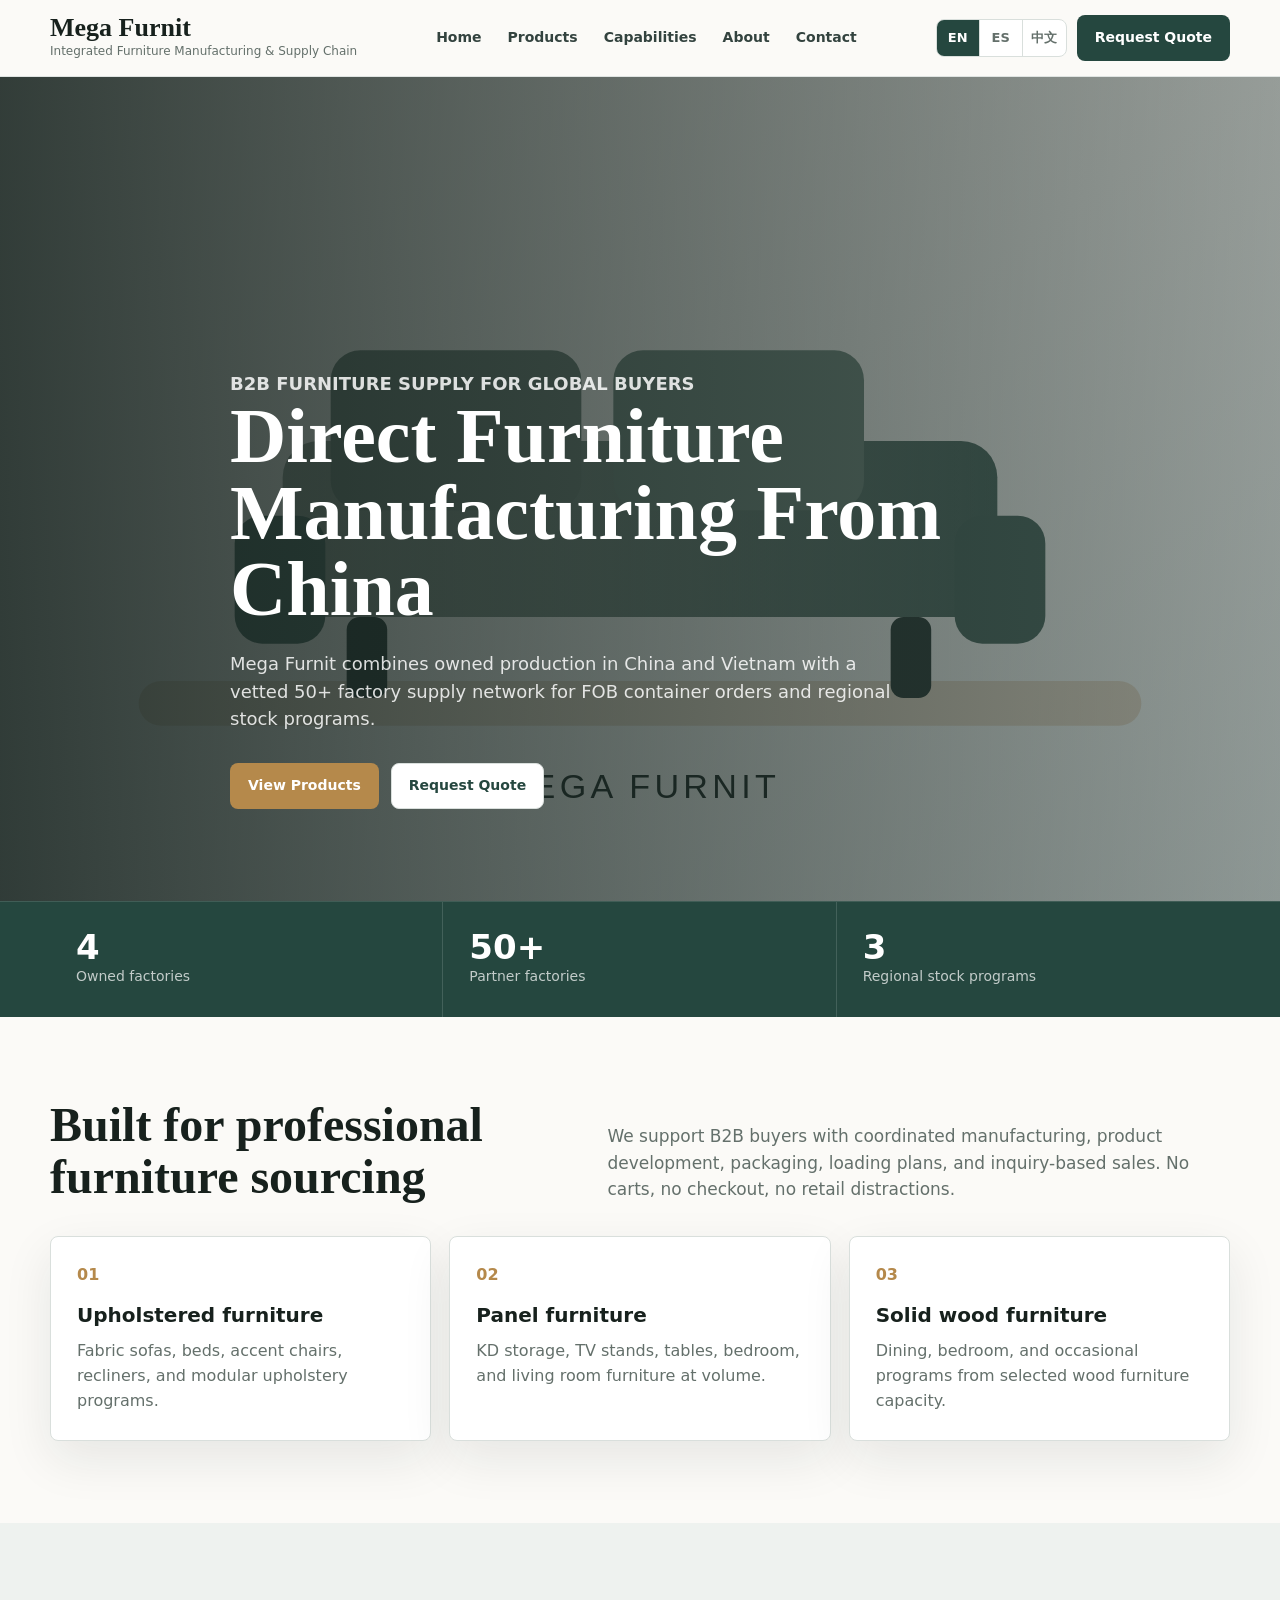
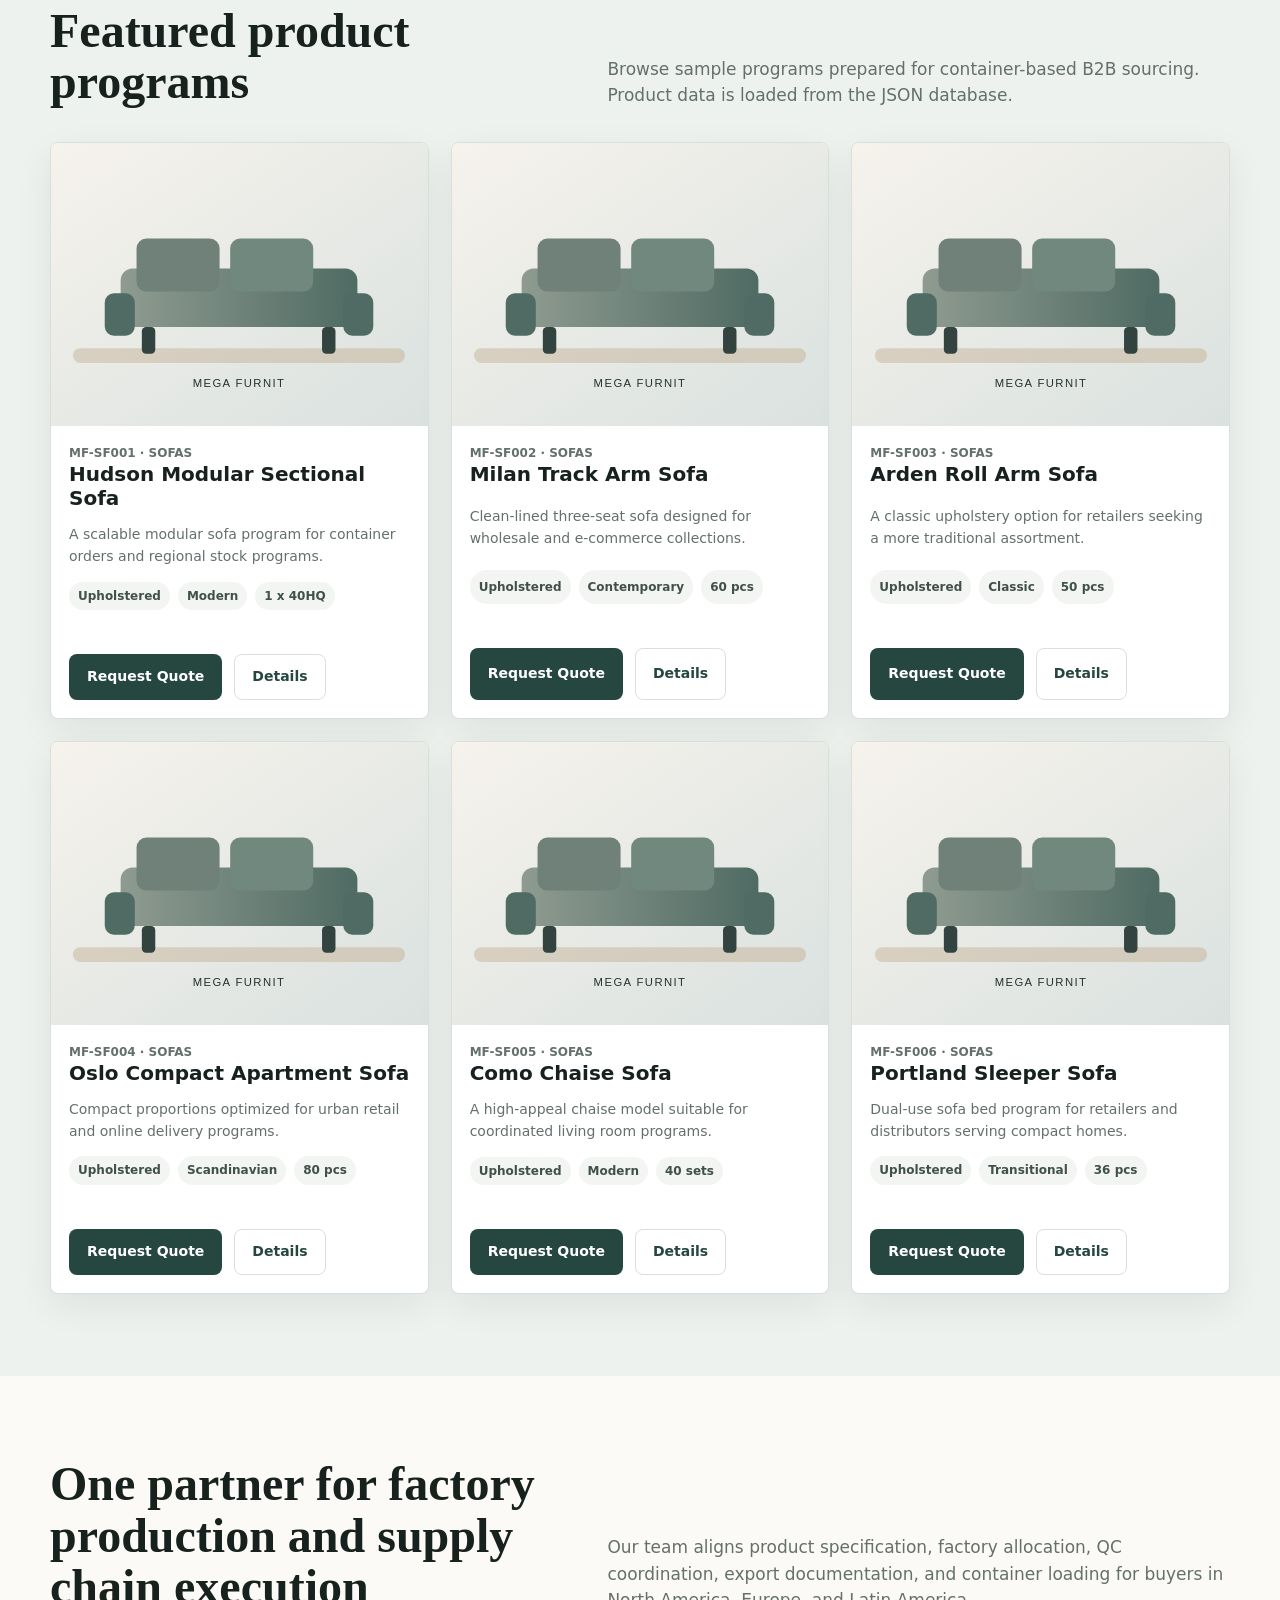
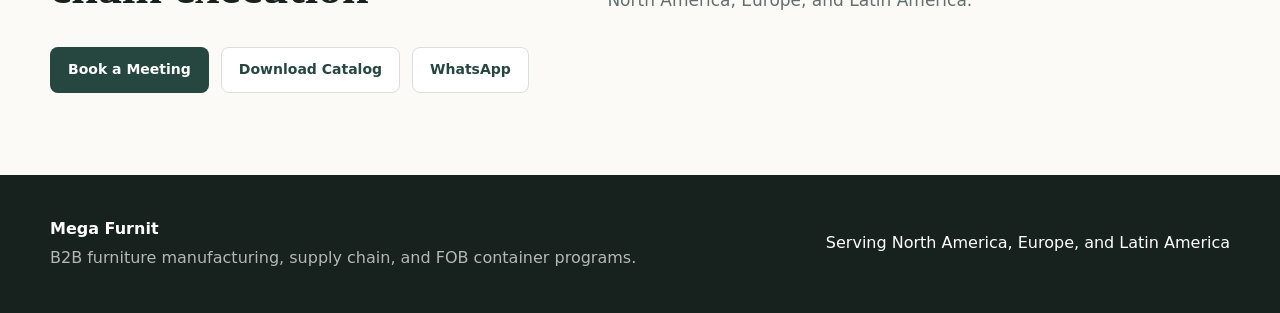
==== index.html @ 9bfd4ec4 "Add files via upload" ====
<!doctype html>
<html lang="en">
<head>
  <meta charset="utf-8">
  <meta name="viewport" content="width=device-width, initial-scale=1">
  <title>Mega Furnit | B2B Furniture Manufacturing & Supply Chain</title>
  <meta name="description" content="Mega Furnit is a B2B furniture manufacturing and supply chain partner with owned factories in China and Vietnam plus a 50+ factory supply network.">
  <link rel="stylesheet" href="assets/css/styles.css">
</head>
<body>
  <header class="site-header">
    <nav class="nav container" aria-label="Primary navigation">
      <a class="brand" href="index.html"><strong>Mega Furnit</strong><span data-i18n="brandTagline">Integrated Furniture Manufacturing & Supply Chain</span></a>
      <button class="btn btn-secondary mobile-toggle" data-mobile-toggle type="button" data-i18n="menu">Menu</button>
      <div class="nav-links">
        <a href="index.html" data-i18n="navHome">Home</a>
        <a href="products.html" data-i18n="navProducts">Products</a>
        <a href="capabilities.html" data-i18n="navCapabilities">Capabilities</a>
        <a href="about.html" data-i18n="navAbout">About</a>
        <a href="contact.html" data-i18n="navContact">Contact</a>
      </div>
      <div class="nav-actions">
        <div class="language-switcher" aria-label="Language switcher">
          <button type="button" data-lang="en">EN</button>
          <button type="button" data-lang="es">ES</button>
          <button type="button" data-lang="zh">中文</button>
        </div>
        <a class="btn btn-primary" href="contact.html" data-i18n="requestQuote">Request Quote</a>
      </div>
    </nav>
  </header>

  <main>
    <section class="hero">
      <div class="container hero-content">
        <p class="eyebrow" data-i18n="heroEyebrow">B2B furniture supply for global buyers</p>
        <h1 data-cms="heroTitle"></h1>
        <p data-cms="heroText"></p>
        <div class="hero-actions">
          <a class="btn btn-accent" href="products.html" data-cms="viewProducts"></a>
          <a class="btn btn-secondary" href="contact.html" data-i18n="requestQuote">Request Quote</a>
        </div>
      </div>
    </section>

    <section class="metric-band">
      <div class="container metrics">
        <div class="metric"><strong>4</strong><span data-i18n="ownedFactories">Owned factories</span></div>
        <div class="metric"><strong>50+</strong><span data-i18n="partnerFactories">Partner factories</span></div>
        <div class="metric"><strong>3</strong><span data-i18n="regionalPrograms">Regional stock programs</span></div>
      </div>
    </section>

    <section class="section">
      <div class="container">
        <div class="section-head">
          <h2 data-i18n="trustTitle">Built for professional furniture sourcing</h2>
          <p class="lead" data-i18n="trustText">We support B2B buyers with coordinated manufacturing, product development, packaging, loading plans, and inquiry-based sales. No carts, no checkout, no retail distractions.</p>
        </div>
        <div class="capability-grid">
          <article class="capability-item"><span class="number">01</span><h3 data-i18n="capabilityOne">Upholstered furniture</h3><p data-i18n="capabilityOneText">Fabric sofas, beds, accent chairs, recliners, and modular upholstery programs.</p></article>
          <article class="capability-item"><span class="number">02</span><h3 data-i18n="capabilityTwo">Panel furniture</h3><p data-i18n="capabilityTwoText">KD storage, TV stands, tables, bedroom, and living room furniture at volume.</p></article>
          <article class="capability-item"><span class="number">03</span><h3 data-i18n="capabilityThree">Solid wood furniture</h3><p data-i18n="capabilityThreeText">Dining, bedroom, and occasional programs from selected wood furniture capacity.</p></article>
        </div>
      </div>
    </section>

    <section class="section section-alt">
      <div class="container">
        <div class="section-head">
          <h2 data-i18n="featuredProducts">Featured product programs</h2>
          <p class="lead" data-i18n="productsIntro">Browse sample programs prepared for container-based B2B sourcing. Product data is loaded from the JSON database.</p>
        </div>
        <div class="product-grid" data-featured-products></div>
      </div>
    </section>

    <section class="section">
      <div class="container">
        <div class="section-head">
          <h2 data-i18n="supplyTitle">One partner for factory production and supply chain execution</h2>
          <p class="lead" data-cms="supplyText"></p>
        </div>
        <div class="cta-row">
          <a class="btn btn-primary" href="contact.html" data-i18n="bookMeeting">Book a Meeting</a>
          <a class="btn btn-secondary" href="catalog.html" data-i18n="downloadCatalog">Download Catalog</a>
          <a class="btn btn-secondary" target="_blank" rel="noopener" href="https://wa.me/8613800000000" data-i18n="whatsapp">WhatsApp</a>
        </div>
      </div>
    </section>
  </main>

  <footer class="site-footer">
    <div class="container footer-inner">
      <div><strong>Mega Furnit</strong><p data-i18n="footerText">B2B furniture manufacturing, supply chain, and FOB container programs.</p></div>
      <span data-i18n="regionText">Serving North America, Europe, and Latin America</span>
    </div>
  </footer>
  <script src="https://identity.netlify.com/v1/netlify-identity-widget.js"></script>
  <script>
    if (window.netlifyIdentity) {
      window.netlifyIdentity.on("init", (user) => {
        if (!user) {
          window.netlifyIdentity.on("login", () => {
            document.location.href = "/admin/";
          });
        }
      });
    }
  </script>
  <script src="assets/js/app.js"></script>
</body>
</html>
---- assets/css/styles.css ----
:root {
  --ink: #17211d;
  --muted: #64706b;
  --line: #d9dfdc;
  --paper: #fbfaf7;
  --panel: #ffffff;
  --field: #f3f5f2;
  --forest: #25473f;
  --sage: #6f8178;
  --brass: #b5894b;
  --clay: #b96f52;
  --shadow: 0 18px 50px rgba(23, 33, 29, 0.09);
  --radius: 8px;
}

* {
  box-sizing: border-box;
}

body {
  margin: 0;
  color: var(--ink);
  background: var(--paper);
  font-family: Inter, ui-sans-serif, system-ui, -apple-system, BlinkMacSystemFont, "Segoe UI", Arial, sans-serif;
  line-height: 1.55;
}

img {
  display: block;
  max-width: 100%;
}

a {
  color: inherit;
  text-decoration: none;
}

button,
input,
select,
textarea {
  font: inherit;
}

.container {
  width: min(1180px, calc(100% - 40px));
  margin: 0 auto;
}

.site-header {
  position: sticky;
  top: 0;
  z-index: 20;
  background: rgba(251, 250, 247, 0.95);
  border-bottom: 1px solid rgba(217, 223, 220, 0.8);
  backdrop-filter: blur(16px);
}

.nav {
  display: grid;
  grid-template-columns: auto 1fr auto;
  align-items: center;
  min-height: 76px;
  gap: 26px;
}

.brand {
  display: grid;
  gap: 1px;
}

.brand strong {
  font-family: Georgia, "Times New Roman", serif;
  font-size: 26px;
  line-height: 1;
}

.brand span {
  color: var(--muted);
  font-size: 12px;
}

.nav-links {
  display: flex;
  justify-content: center;
  gap: 26px;
  color: #33433f;
  font-size: 14px;
  font-weight: 650;
}

.nav-actions {
  display: flex;
  align-items: center;
  gap: 10px;
}

.language-switcher {
  display: inline-flex;
  overflow: hidden;
  border: 1px solid var(--line);
  border-radius: var(--radius);
  background: var(--panel);
}

.language-switcher button {
  min-width: 43px;
  height: 36px;
  border: 0;
  border-right: 1px solid var(--line);
  background: transparent;
  color: var(--muted);
  cursor: pointer;
  font-size: 13px;
  font-weight: 700;
}

.language-switcher button:last-child {
  border-right: 0;
}

.language-switcher button.is-active {
  background: var(--forest);
  color: #fff;
}

.btn {
  display: inline-flex;
  align-items: center;
  justify-content: center;
  min-height: 42px;
  padding: 11px 17px;
  border: 1px solid transparent;
  border-radius: var(--radius);
  cursor: pointer;
  font-size: 14px;
  font-weight: 760;
  text-align: center;
}

.btn-primary {
  background: var(--forest);
  color: #fff;
}

.btn-primary:hover {
  background: #17332d;
}

.btn-secondary {
  background: #fff;
  color: var(--forest);
  border-color: var(--line);
}

.btn-secondary:hover {
  border-color: var(--forest);
}

.btn-accent {
  background: var(--brass);
  color: #fff;
}

.mobile-toggle {
  display: none;
}

.hero {
  position: relative;
  min-height: calc(100vh - 76px);
  display: grid;
  align-items: end;
  padding: 88px 0 64px;
  color: #fff;
  background:
    linear-gradient(90deg, rgba(18, 31, 27, 0.86), rgba(18, 31, 27, 0.38)),
    url("../images/placeholder-furniture.svg") center/cover;
}

.hero-content {
  max-width: 820px;
  padding-bottom: 28px;
}

.eyebrow {
  margin: 0 0 16px;
  color: #e1c48f;
  font-size: 13px;
  font-weight: 800;
  text-transform: uppercase;
}

.hero h1,
.page-hero h1 {
  margin: 0;
  font-family: Georgia, "Times New Roman", serif;
  font-size: clamp(42px, 7vw, 78px);
  line-height: 0.98;
  font-weight: 700;
  letter-spacing: 0;
}

.hero p {
  max-width: 680px;
  margin: 22px 0 0;
  color: rgba(255, 255, 255, 0.84);
  font-size: 18px;
}

.hero-actions,
.cta-row {
  display: flex;
  flex-wrap: wrap;
  gap: 12px;
  margin-top: 30px;
}

.metric-band {
  background: var(--forest);
  color: #fff;
  border-top: 1px solid rgba(255, 255, 255, 0.12);
}

.metrics {
  display: grid;
  grid-template-columns: repeat(3, 1fr);
}

.metric {
  padding: 28px 26px;
  border-right: 1px solid rgba(255, 255, 255, 0.14);
}

.metric:last-child {
  border-right: 0;
}

.metric strong {
  display: block;
  font-size: 34px;
  line-height: 1;
}

.metric span {
  color: rgba(255, 255, 255, 0.72);
  font-size: 14px;
}

.section {
  padding: 82px 0;
}

.section-alt {
  background: #eef2ef;
}

.section-head {
  display: grid;
  grid-template-columns: minmax(0, 0.9fr) minmax(0, 1.1fr);
  align-items: end;
  gap: 48px;
  margin-bottom: 34px;
}

h2,
.page-hero h1 {
  font-family: Georgia, "Times New Roman", serif;
}

h2 {
  margin: 0;
  font-size: clamp(30px, 4vw, 48px);
  line-height: 1.08;
}

.lead {
  margin: 0;
  color: var(--muted);
  font-size: 17px;
}

.capability-grid {
  display: grid;
  grid-template-columns: repeat(3, 1fr);
  gap: 18px;
}

.capability-item,
.info-panel,
.contact-card {
  background: var(--panel);
  border: 1px solid var(--line);
  border-radius: var(--radius);
  box-shadow: var(--shadow);
}

.capability-item {
  padding: 26px;
}

.capability-item .number {
  color: var(--brass);
  font-weight: 800;
}

.capability-item h3,
.info-panel h3 {
  margin: 12px 0 8px;
  font-size: 20px;
}

.capability-item p,
.info-panel p {
  margin: 0;
  color: var(--muted);
}

.product-grid {
  display: grid;
  grid-template-columns: repeat(3, 1fr);
  gap: 22px;
}

.product-card {
  display: grid;
  grid-template-rows: auto 1fr;
  overflow: hidden;
  background: var(--panel);
  border: 1px solid var(--line);
  border-radius: var(--radius);
  box-shadow: 0 12px 36px rgba(23, 33, 29, 0.07);
}

.product-card img {
  width: 100%;
  aspect-ratio: 4 / 3;
  object-fit: cover;
  background: #eef2ef;
}

.product-body {
  display: grid;
  gap: 14px;
  padding: 18px;
}

.product-kicker,
.product-id {
  color: var(--muted);
  font-size: 12px;
  font-weight: 750;
  text-transform: uppercase;
}

.product-card h3 {
  margin: 0;
  font-size: 20px;
  line-height: 1.2;
}

.product-card p {
  margin: 0;
  color: var(--muted);
  font-size: 14px;
}

.product-meta {
  display: flex;
  flex-wrap: wrap;
  gap: 8px;
}

.pill {
  display: inline-flex;
  align-items: center;
  min-height: 28px;
  padding: 5px 9px;
  border-radius: 999px;
  background: var(--field);
  color: #40504b;
  font-size: 12px;
  font-weight: 720;
}

.page-hero {
  padding: 72px 0 38px;
  background: #eef2ef;
  border-bottom: 1px solid var(--line);
}

.page-hero p {
  max-width: 760px;
  margin: 16px 0 0;
}

.filters {
  display: grid;
  grid-template-columns: repeat(3, minmax(0, 1fr));
  gap: 16px;
  padding: 20px;
  margin-bottom: 28px;
  background: var(--panel);
  border: 1px solid var(--line);
  border-radius: var(--radius);
}

.field {
  display: grid;
  gap: 7px;
}

.field label {
  color: #40504b;
  font-size: 13px;
  font-weight: 760;
}

.field select,
.field input,
.field textarea {
  width: 100%;
  border: 1px solid var(--line);
  border-radius: var(--radius);
  background: var(--field);
  color: var(--ink);
  padding: 12px 13px;
}

.field textarea {
  min-height: 140px;
  resize: vertical;
}

.hidden,
.hidden-field {
  position: absolute;
  left: -10000px;
  width: 1px;
  height: 1px;
  overflow: hidden;
}

.detail-layout {
  display: grid;
  grid-template-columns: minmax(0, 1fr) minmax(360px, 0.72fr);
  gap: 42px;
  align-items: start;
}

.detail-image {
  width: 100%;
  aspect-ratio: 4 / 3;
  object-fit: cover;
  border-radius: var(--radius);
  border: 1px solid var(--line);
  background: #eef2ef;
}

.detail-panel {
  padding: 28px;
  background: #fff;
  border: 1px solid var(--line);
  border-radius: var(--radius);
  box-shadow: var(--shadow);
}

.detail-panel h1 {
  margin: 8px 0 12px;
  font-family: Georgia, "Times New Roman", serif;
  font-size: clamp(32px, 4vw, 48px);
  line-height: 1.05;
}

.spec-list {
  display: grid;
  gap: 0;
  margin: 24px 0;
  border-top: 1px solid var(--line);
}

.spec-row {
  display: grid;
  grid-template-columns: 160px 1fr;
  gap: 20px;
  padding: 13px 0;
  border-bottom: 1px solid var(--line);
}

.spec-row dt {
  color: var(--muted);
  font-weight: 760;
}

.spec-row dd {
  margin: 0;
}

.info-grid {
  display: grid;
  grid-template-columns: repeat(3, 1fr);
  gap: 18px;
}

.info-panel {
  padding: 24px;
}

.workflow {
  display: grid;
  gap: 12px;
  counter-reset: step;
}

.workflow li {
  list-style: none;
  display: grid;
  grid-template-columns: 44px 1fr;
  align-items: center;
  gap: 14px;
  padding: 18px;
  background: #fff;
  border: 1px solid var(--line);
  border-radius: var(--radius);
}

.workflow li::before {
  counter-increment: step;
  content: counter(step);
  display: grid;
  place-items: center;
  width: 44px;
  height: 44px;
  border-radius: 50%;
  background: var(--clay);
  color: #fff;
  font-weight: 800;
}

.contact-layout {
  display: grid;
  grid-template-columns: minmax(0, 0.8fr) minmax(360px, 1fr);
  gap: 42px;
}

.contact-card {
  padding: 26px;
}

.contact-form {
  display: grid;
  gap: 16px;
}

.site-footer {
  padding: 42px 0;
  background: #17211d;
  color: #fff;
}

.footer-inner {
  display: flex;
  justify-content: space-between;
  gap: 24px;
  align-items: center;
}

.footer-inner p {
  margin: 4px 0 0;
  color: rgba(255, 255, 255, 0.68);
}

.empty-state {
  padding: 34px;
  background: #fff;
  border: 1px solid var(--line);
  border-radius: var(--radius);
}

@media (max-width: 900px) {
  .nav {
    grid-template-columns: 1fr auto;
  }

  .mobile-toggle {
    display: inline-flex;
  }

  .nav-links,
  .nav-actions {
    grid-column: 1 / -1;
    display: none;
    justify-content: start;
  }

  .site-header.is-open .nav-links,
  .site-header.is-open .nav-actions {
    display: flex;
    flex-wrap: wrap;
  }

  .section-head,
  .detail-layout,
  .contact-layout {
    grid-template-columns: 1fr;
  }

  .product-grid,
  .capability-grid,
  .info-grid,
  .filters,
  .metrics {
    grid-template-columns: 1fr;
  }

  .metric {
    border-right: 0;
    border-bottom: 1px solid rgba(255, 255, 255, 0.14);
  }

  .metric:last-child {
    border-bottom: 0;
  }
}

@media (max-width: 560px) {
  .container {
    width: min(100% - 28px, 1180px);
  }

  .hero {
    min-height: 720px;
    padding-top: 56px;
  }

  .hero h1,
  .page-hero h1 {
    font-size: 40px;
  }

  .hero-actions,
  .cta-row,
  .footer-inner {
    align-items: stretch;
    flex-direction: column;
  }

  .btn {
    width: 100%;
  }

  .spec-row {
    grid-template-columns: 1fr;
    gap: 4px;
  }
}
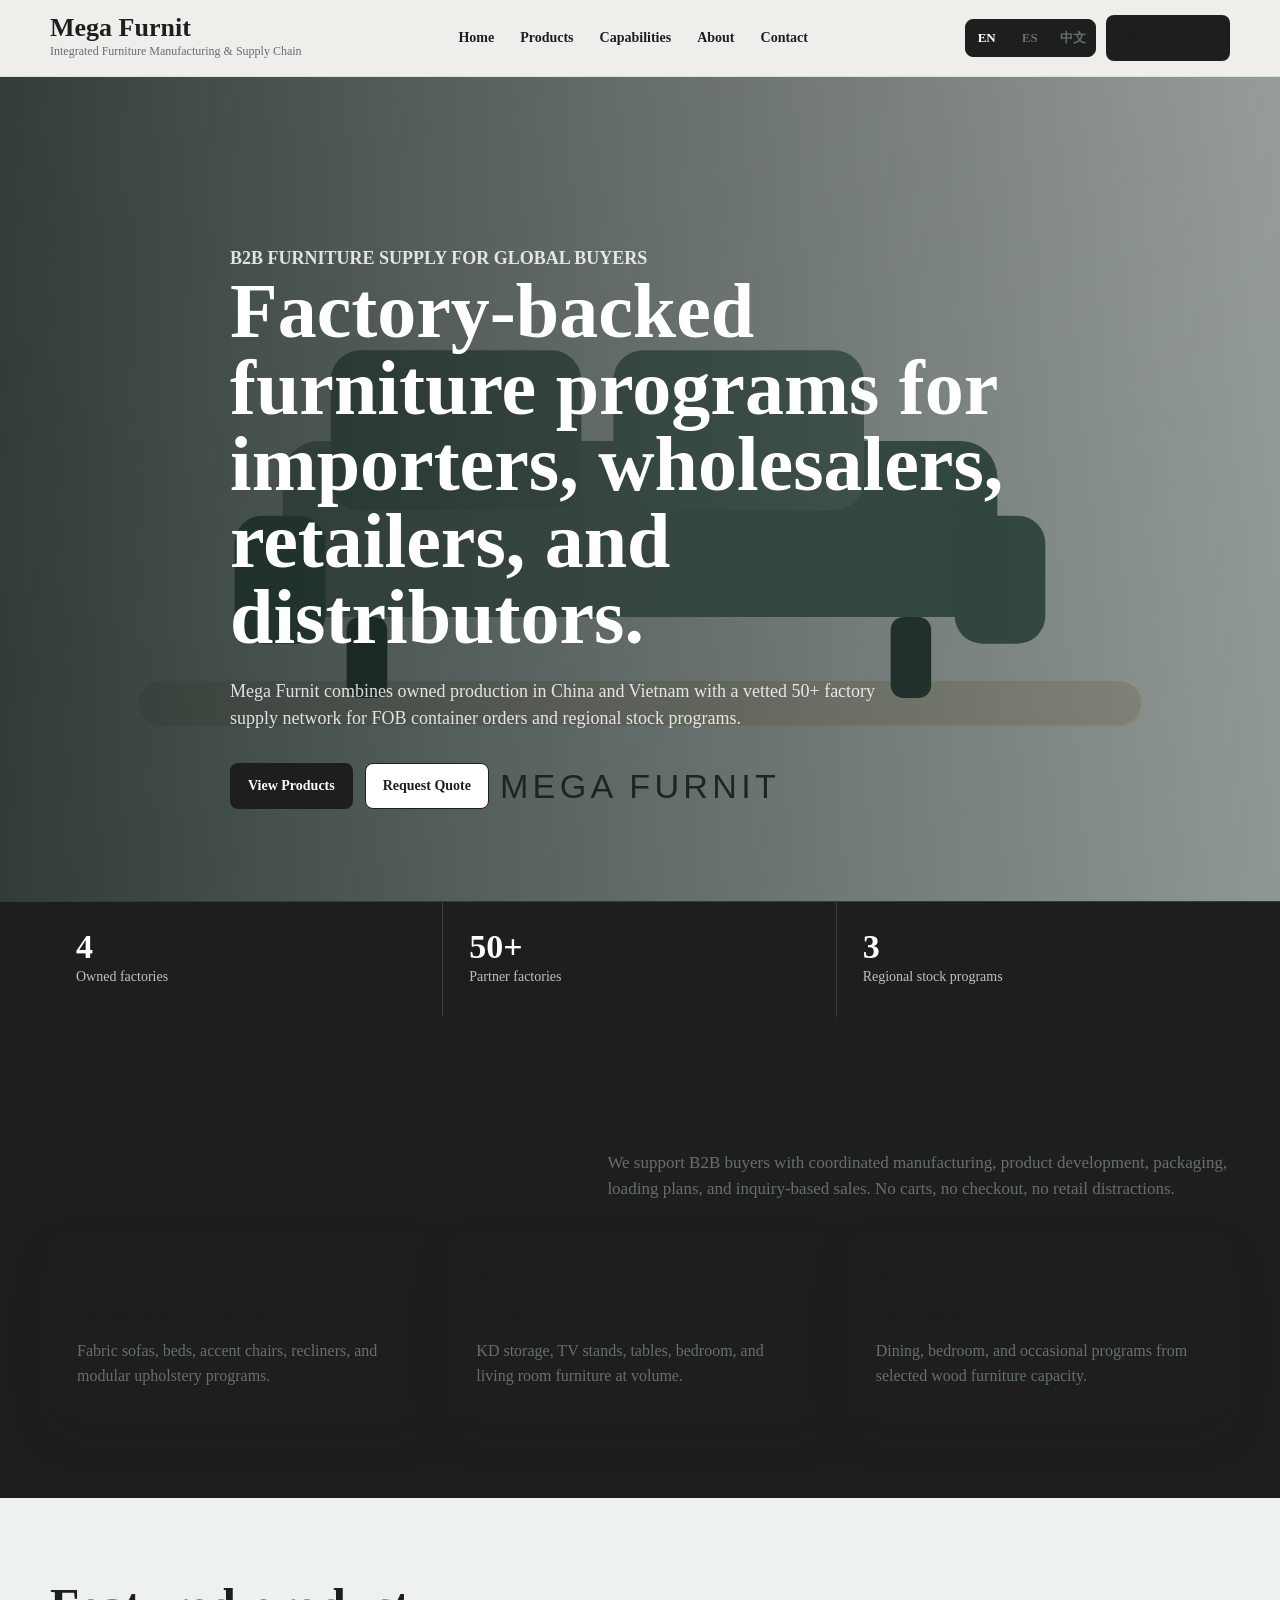
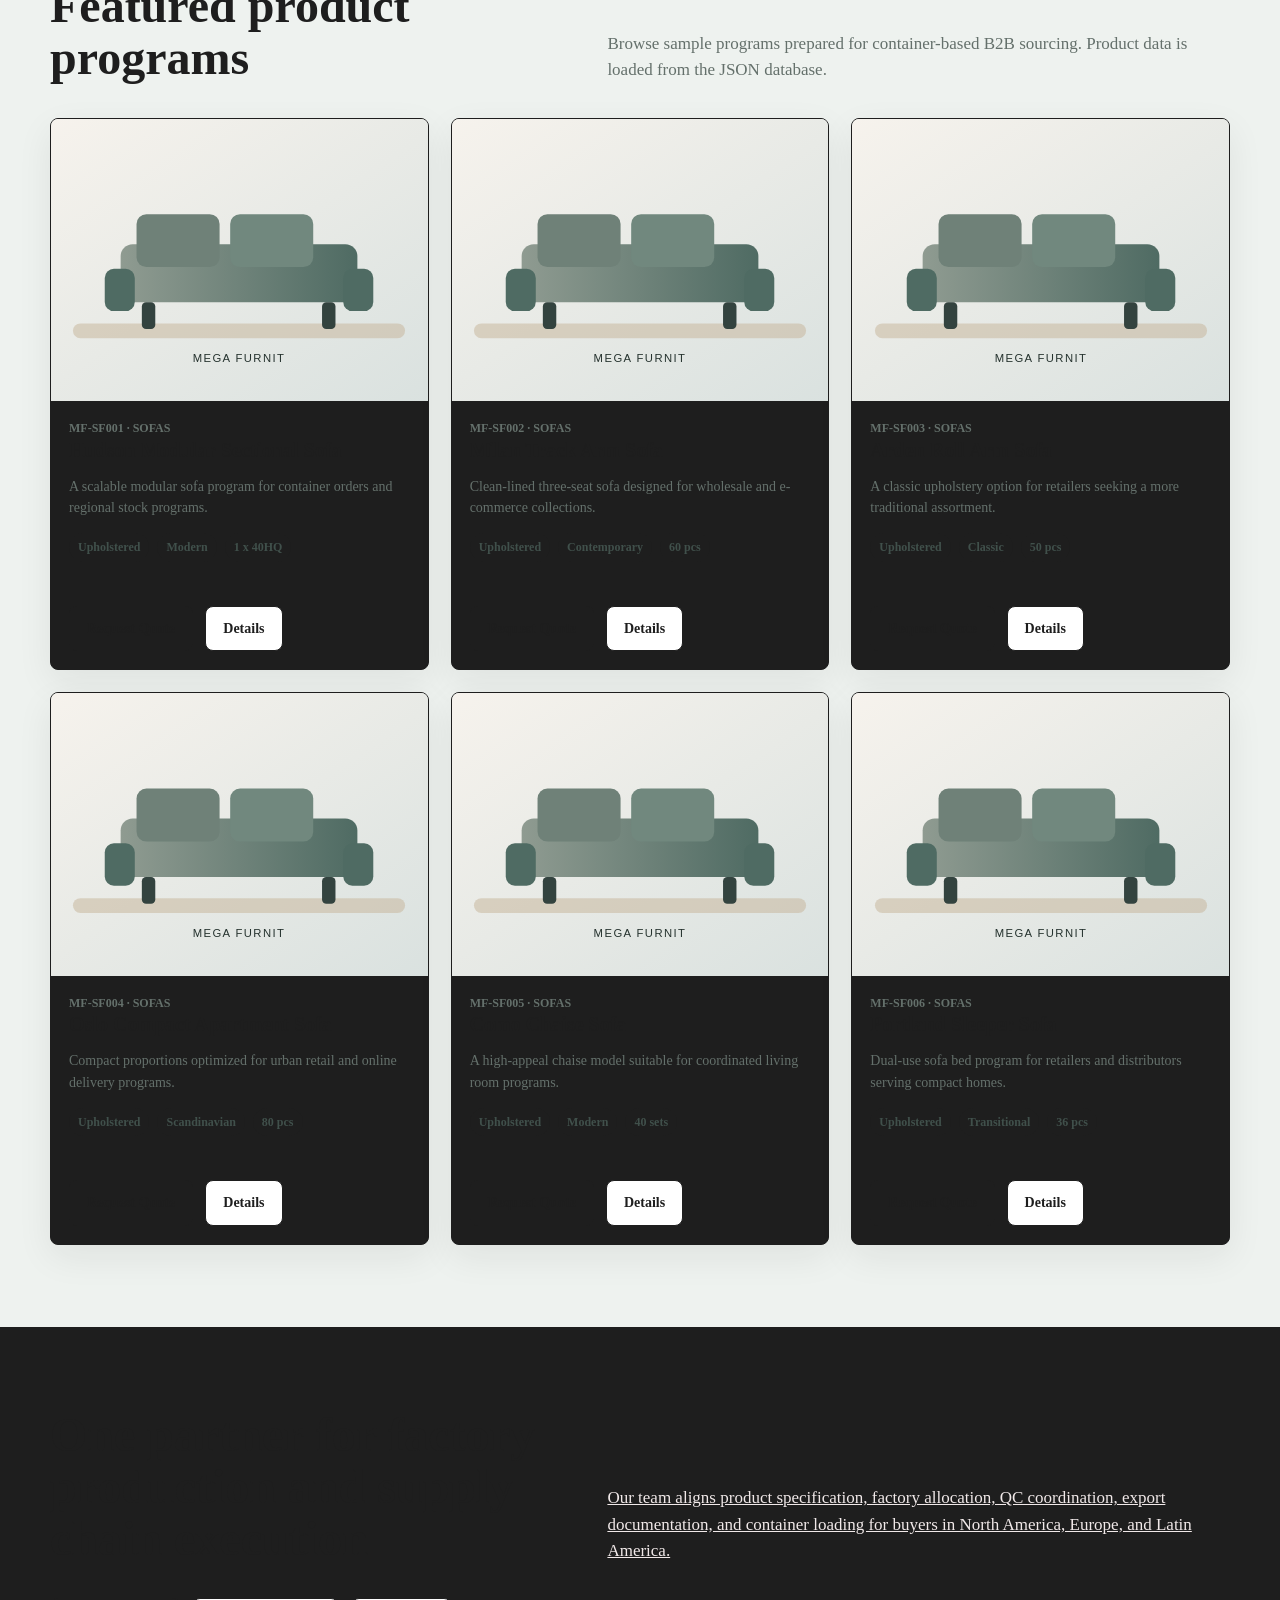
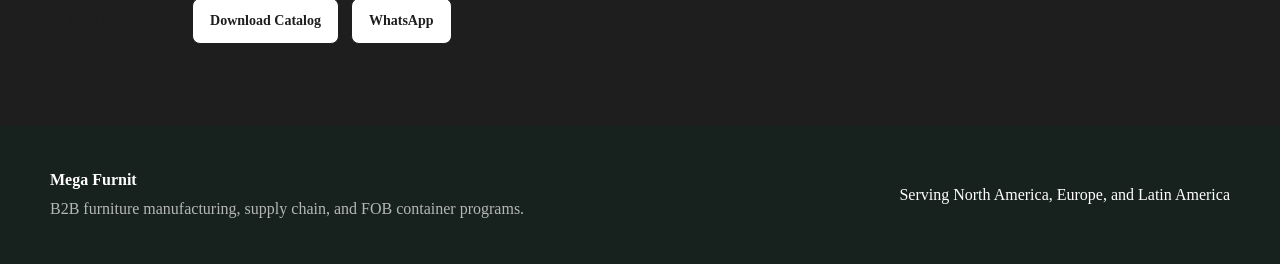
==== commit 66afc301: "MF-VE-004-FIX-001 Expand click-to-edit coverage" ====
--- a/index.html
+++ b/index.html
@@ -45,9 +45,9 @@
 
     <section class="metric-band">
       <div class="container metrics">
-        <div class="metric"><strong>4</strong><span data-i18n="ownedFactories">Owned factories</span></div>
-        <div class="metric"><strong>50+</strong><span data-i18n="partnerFactories">Partner factories</span></div>
-        <div class="metric"><strong>3</strong><span data-i18n="regionalPrograms">Regional stock programs</span></div>
+        <div class="metric"><strong data-cms="metricOwnedNumber">4</strong><span data-i18n="ownedFactories">Owned factories</span></div>
+        <div class="metric"><strong data-cms="metricPartnerNumber">50+</strong><span data-i18n="partnerFactories">Partner factories</span></div>
+        <div class="metric"><strong data-cms="metricRegionalNumber">3</strong><span data-i18n="regionalPrograms">Regional stock programs</span></div>
       </div>
     </section>
 
@@ -58,9 +58,9 @@
           <p class="lead" data-i18n="trustText">We support B2B buyers with coordinated manufacturing, product development, packaging, loading plans, and inquiry-based sales. No carts, no checkout, no retail distractions.</p>
         </div>
         <div class="capability-grid">
-          <article class="capability-item"><span class="number">01</span><h3 data-i18n="capabilityOne">Upholstered furniture</h3><p data-i18n="capabilityOneText">Fabric sofas, beds, accent chairs, recliners, and modular upholstery programs.</p></article>
-          <article class="capability-item"><span class="number">02</span><h3 data-i18n="capabilityTwo">Panel furniture</h3><p data-i18n="capabilityTwoText">KD storage, TV stands, tables, bedroom, and living room furniture at volume.</p></article>
-          <article class="capability-item"><span class="number">03</span><h3 data-i18n="capabilityThree">Solid wood furniture</h3><p data-i18n="capabilityThreeText">Dining, bedroom, and occasional programs from selected wood furniture capacity.</p></article>
+          <article class="capability-item"><span class="number" data-cms="homeCapabilityOneNumber">01</span><h3 data-i18n="capabilityOne">Upholstered furniture</h3><p data-i18n="capabilityOneText">Fabric sofas, beds, accent chairs, recliners, and modular upholstery programs.</p></article>
+          <article class="capability-item"><span class="number" data-cms="homeCapabilityTwoNumber">02</span><h3 data-i18n="capabilityTwo">Panel furniture</h3><p data-i18n="capabilityTwoText">KD storage, TV stands, tables, bedroom, and living room furniture at volume.</p></article>
+          <article class="capability-item"><span class="number" data-cms="homeCapabilityThreeNumber">03</span><h3 data-i18n="capabilityThree">Solid wood furniture</h3><p data-i18n="capabilityThreeText">Dining, bedroom, and occasional programs from selected wood furniture capacity.</p></article>
         </div>
       </div>
     </section>
--- a/assets/css/styles.css
+++ b/assets/css/styles.css
@@ -11,6 +11,14 @@
   --clay: #b96f52;
   --shadow: 0 18px 50px rgba(23, 33, 29, 0.09);
   --radius: 8px;
+  --button-radius: 8px;
+  --button-text-color: #ffffff;
+  --heading-color: var(--ink);
+  --link-color: var(--forest);
+  --heading-font: Georgia, "Times New Roman", serif;
+  --body-font: Inter, ui-sans-serif, system-ui, -apple-system, BlinkMacSystemFont, "Segoe UI", Arial, sans-serif;
+  --base-font-size: 16px;
+  --section-spacing: 82px;
 }
 
 * {
@@ -21,7 +29,8 @@
   margin: 0;
   color: var(--ink);
   background: var(--paper);
-  font-family: Inter, ui-sans-serif, system-ui, -apple-system, BlinkMacSystemFont, "Segoe UI", Arial, sans-serif;
+  font-family: var(--body-font);
+  font-size: var(--base-font-size);
   line-height: 1.55;
 }
 
@@ -31,7 +40,7 @@
 }
 
 a {
-  color: inherit;
+  color: var(--link-color);
   text-decoration: none;
 }
 
@@ -131,7 +140,7 @@
   min-height: 42px;
   padding: 11px 17px;
   border: 1px solid transparent;
-  border-radius: var(--radius);
+  border-radius: var(--button-radius);
   cursor: pointer;
   font-size: 14px;
   font-weight: 760;
@@ -140,7 +149,7 @@
 
 .btn-primary {
   background: var(--forest);
-  color: #fff;
+  color: var(--button-text-color);
 }
 
 .btn-primary:hover {
@@ -248,7 +257,7 @@
 }
 
 .section {
-  padding: 82px 0;
+  padding: var(--section-spacing) 0;
 }
 
 .section-alt {
@@ -265,7 +274,8 @@
 
 h2,
 .page-hero h1 {
-  font-family: Georgia, "Times New Roman", serif;
+  font-family: var(--heading-font);
+  color: var(--heading-color);
 }
 
 h2 {
@@ -558,6 +568,150 @@
   color: #fff;
 }
 
+.section-builder-section {
+  padding: var(--section-spacing) 0;
+}
+
+.section-builder-section h2,
+.section-builder-section h3 {
+  color: inherit;
+  font-family: var(--heading-font);
+}
+
+.section-builder-section p {
+  max-width: 760px;
+  color: inherit;
+}
+
+.section-builder-section.align-center,
+.section-builder-section .align-center {
+  text-align: center;
+}
+
+.section-builder-section.align-right,
+.section-builder-section .align-right {
+  text-align: right;
+}
+
+.section-builder-hero {
+  display: grid;
+  align-items: center;
+  min-height: 520px;
+  color: #fff;
+  background-position: center;
+  background-size: cover;
+}
+
+.section-builder-hero h2 {
+  max-width: 820px;
+  margin: 0;
+  font-size: clamp(38px, 6vw, 72px);
+  line-height: 1;
+}
+
+.section-builder-hero p,
+.section-builder-cta p {
+  font-size: 18px;
+}
+
+.section-builder-actions {
+  margin-top: 24px;
+}
+
+.section-builder-split {
+  display: grid;
+  grid-template-columns: minmax(0, 1fr) minmax(0, 1fr);
+  gap: 42px;
+  align-items: center;
+}
+
+.section-builder-split.image-right > :first-child {
+  order: 2;
+}
+
+.section-builder-split img,
+.section-builder-gallery img,
+.section-builder-card img {
+  width: 100%;
+  border-radius: var(--radius);
+  object-fit: cover;
+}
+
+.section-builder-gallery {
+  display: grid;
+  grid-template-columns: repeat(3, 1fr);
+  gap: 18px;
+}
+
+.section-builder-gallery figure {
+  margin: 0;
+}
+
+.section-builder-gallery figcaption {
+  margin-top: 8px;
+  color: var(--muted);
+  font-size: 13px;
+}
+
+.section-builder-video video {
+  width: 100%;
+  max-height: 620px;
+  border-radius: var(--radius);
+  background: #000;
+}
+
+.section-builder-cta {
+  text-align: center;
+}
+
+.section-builder-cta p {
+  margin-right: auto;
+  margin-left: auto;
+}
+
+.section-builder-card-grid {
+  display: grid;
+  grid-template-columns: repeat(3, 1fr);
+  gap: 18px;
+}
+
+.section-builder-card {
+  padding: 22px;
+  border: 1px solid var(--line);
+  border-radius: var(--radius);
+  background: var(--panel);
+}
+
+.section-builder-faq {
+  display: grid;
+  gap: 10px;
+}
+
+.section-builder-faq details {
+  padding: 18px;
+  border: 1px solid var(--line);
+  border-radius: var(--radius);
+  background: var(--panel);
+}
+
+.section-builder-faq summary {
+  cursor: pointer;
+  font-weight: 800;
+}
+
+.section-builder-logo-strip {
+  display: flex;
+  flex-wrap: wrap;
+  gap: 24px;
+  align-items: center;
+}
+
+.section-builder-logo-strip img {
+  max-width: 150px;
+  max-height: 70px;
+  object-fit: contain;
+}
+
 .footer-inner {
   display: flex;
   justify-content: space-between;
@@ -577,6 +731,24 @@
   border-radius: var(--radius);
 }
 
+body.editor-preview-mode [data-editable-id] {
+  cursor: pointer;
+}
+
+body.editor-preview-mode [data-editable-id].is-editor-hovered {
+  outline: 1px dashed rgba(181, 137, 75, 0.75);
+  outline-offset: 3px;
+}
+
+body.editor-preview-mode [data-editable-id].is-editor-selected {
+  outline: 3px solid #b5894b;
+  outline-offset: 4px;
+}
+
+body.editor-preview-mode a[data-editable-id]:hover {
+  background: var(--editor-hover-bg, inherit);
+}
+
 @media (max-width: 900px) {
   .nav {
     grid-template-columns: 1fr auto;
@@ -609,6 +781,9 @@
   .capability-grid,
   .info-grid,
   .filters,
+  .section-builder-split,
+  .section-builder-gallery,
+  .section-builder-card-grid,
   .metrics {
     grid-template-columns: 1fr;
   }
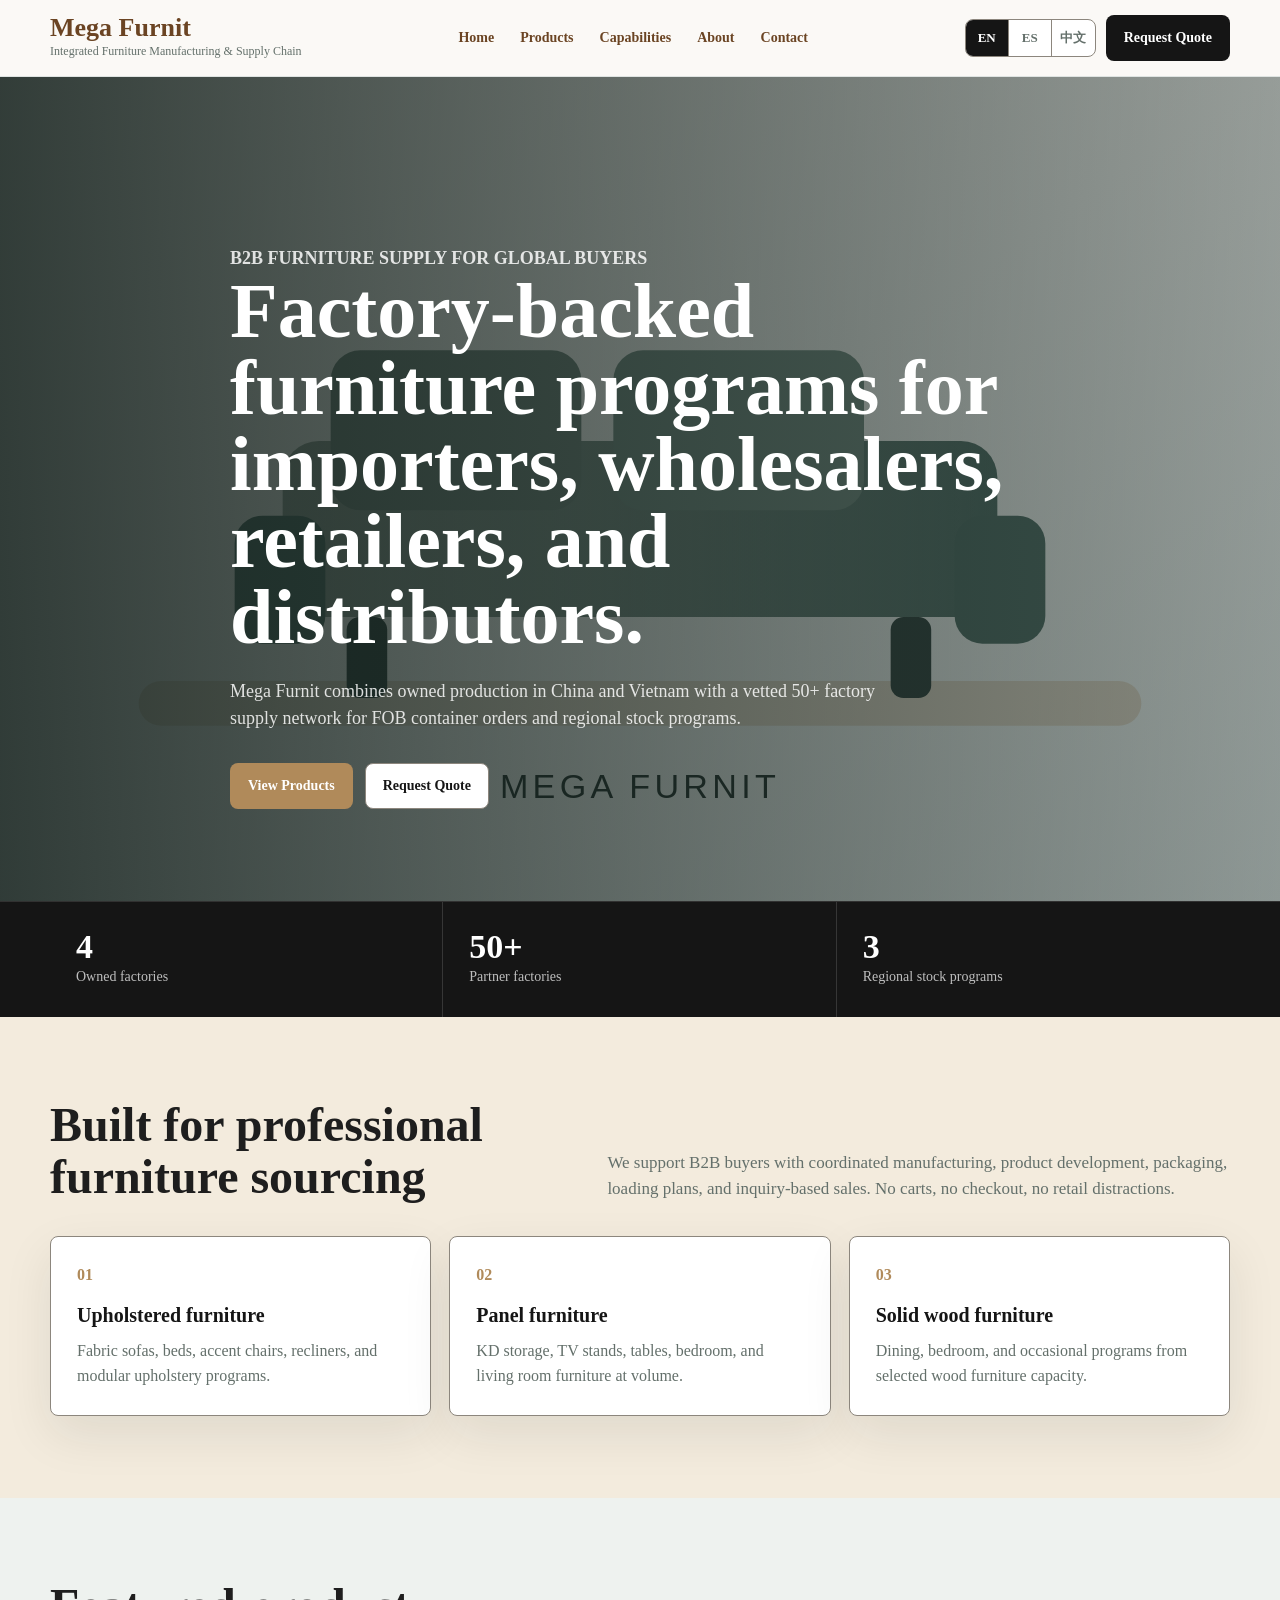
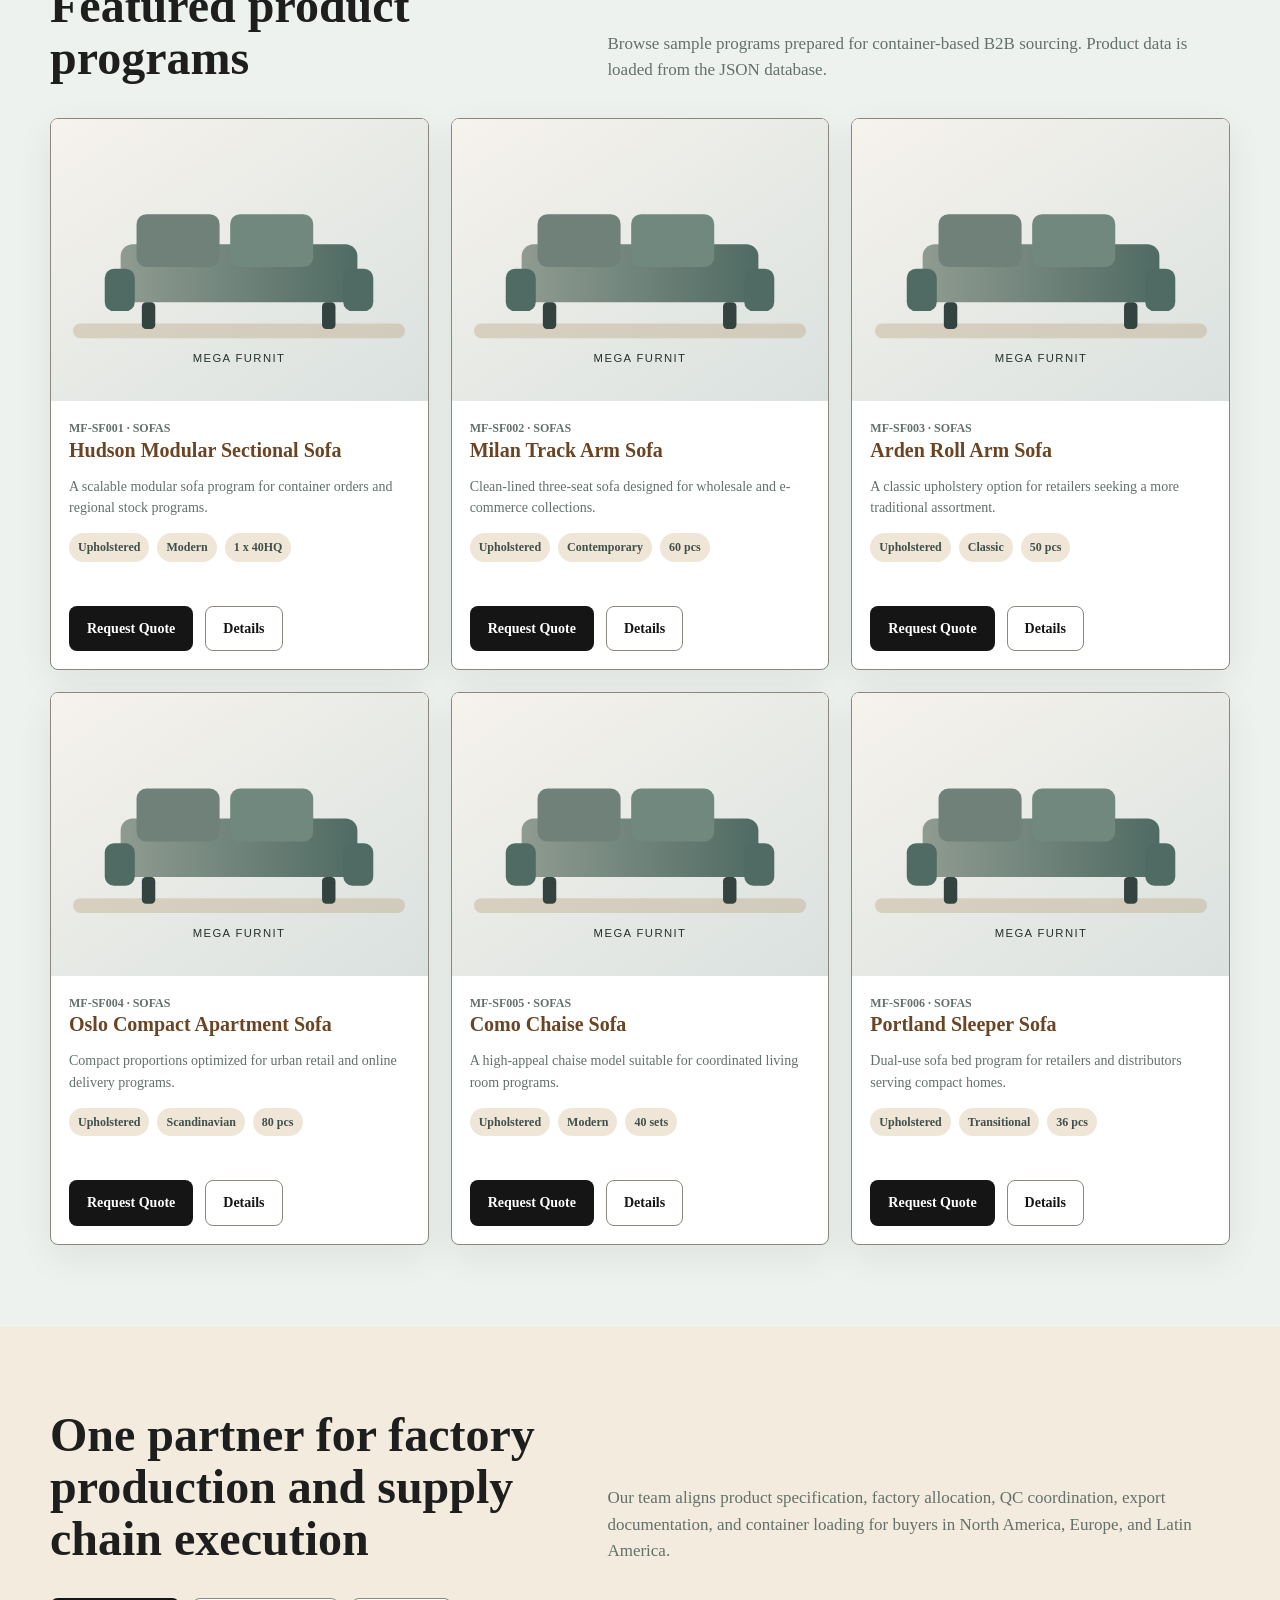
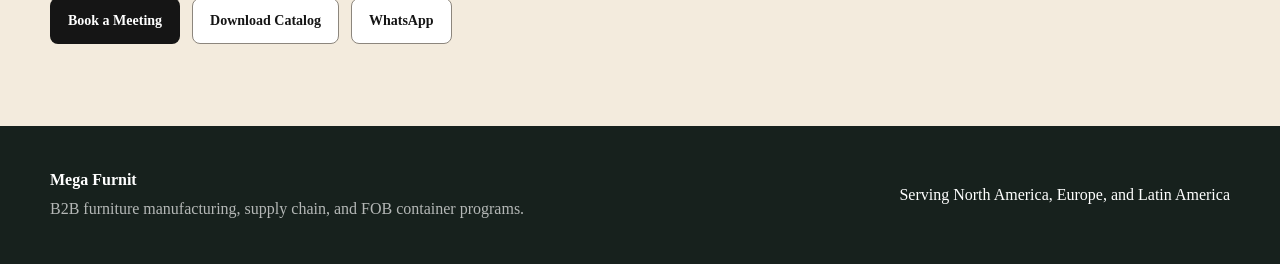
==== commit 305448e6: "MF-ARCH-STABILIZE-001 code-only" ====
--- a/index.html
+++ b/index.html
@@ -31,7 +31,7 @@
   </header>
 
   <main>
-    <section class="hero">
+    <section class="hero" data-section-id="home-native-0" data-section-source="native">
       <div class="container hero-content">
         <p class="eyebrow" data-i18n="heroEyebrow">B2B furniture supply for global buyers</p>
         <h1 data-cms="heroTitle"></h1>
@@ -43,7 +43,7 @@
       </div>
     </section>
 
-    <section class="metric-band">
+    <section class="metric-band" data-section-id="home-native-1" data-section-source="native">
       <div class="container metrics">
         <div class="metric"><strong data-cms="metricOwnedNumber">4</strong><span data-i18n="ownedFactories">Owned factories</span></div>
         <div class="metric"><strong data-cms="metricPartnerNumber">50+</strong><span data-i18n="partnerFactories">Partner factories</span></div>
@@ -51,7 +51,7 @@
       </div>
     </section>
 
-    <section class="section">
+    <section class="section" data-section-id="home-native-2" data-section-source="native">
       <div class="container">
         <div class="section-head">
           <h2 data-i18n="trustTitle">Built for professional furniture sourcing</h2>
@@ -65,7 +65,7 @@
       </div>
     </section>
 
-    <section class="section section-alt">
+    <section class="section section-alt" data-section-id="home-native-3" data-section-source="native">
       <div class="container">
         <div class="section-head">
           <h2 data-i18n="featuredProducts">Featured product programs</h2>
@@ -75,7 +75,7 @@
       </div>
     </section>
 
-    <section class="section">
+    <section class="section" data-section-id="home-native-4" data-section-source="native">
       <div class="container">
         <div class="section-head">
           <h2 data-i18n="supplyTitle">One partner for factory production and supply chain execution</h2>
--- a/assets/css/styles.css
+++ b/assets/css/styles.css
@@ -569,7 +569,50 @@
 }
 
 .section-builder-section {
+  position: relative;
   padding: var(--section-spacing) 0;
+}
+
+.has-design-layers,
+.section-builder-section {
+  overflow: hidden;
+}
+
+.design-layer-container {
+  position: absolute;
+  inset: 0;
+  z-index: 2;
+  pointer-events: none;
+}
+
+.design-layer {
+  position: absolute;
+  display: block;
+  max-width: calc(100% - 24px);
+  border: 1px solid transparent;
+  pointer-events: auto;
+}
+
+.design-layer a {
+  color: inherit;
+}
+
+.design-layer-image img,
+.design-layer-video video {
+  width: 100%;
+  height: 100%;
+  object-fit: inherit;
+  border-radius: inherit;
+}
+
+.design-layer-button {
+  min-height: auto;
+}
+
+.hero .container,
+.section-builder-section .container {
+  position: relative;
+  z-index: 3;
 }
 
 .section-builder-section h2,
@@ -743,6 +786,15 @@
 body.editor-preview-mode [data-editable-id].is-editor-selected {
   outline: 3px solid #b5894b;
   outline-offset: 4px;
+}
+
+body.editor-preview-mode.editor-navigate-mode [data-editable-id] {
+  cursor: auto;
+}
+
+body.editor-preview-mode.editor-navigate-mode [data-editable-id].is-editor-hovered,
+body.editor-preview-mode.editor-navigate-mode [data-editable-id].is-editor-selected {
+  outline: 0;
 }
 
 body.editor-preview-mode a[data-editable-id]:hover {
@@ -788,6 +840,10 @@
     grid-template-columns: 1fr;
   }
 
+  .design-layer {
+    max-width: min(88vw, 100% - 28px);
+  }
+
   .metric {
     border-right: 0;
     border-bottom: 1px solid rgba(255, 255, 255, 0.14);
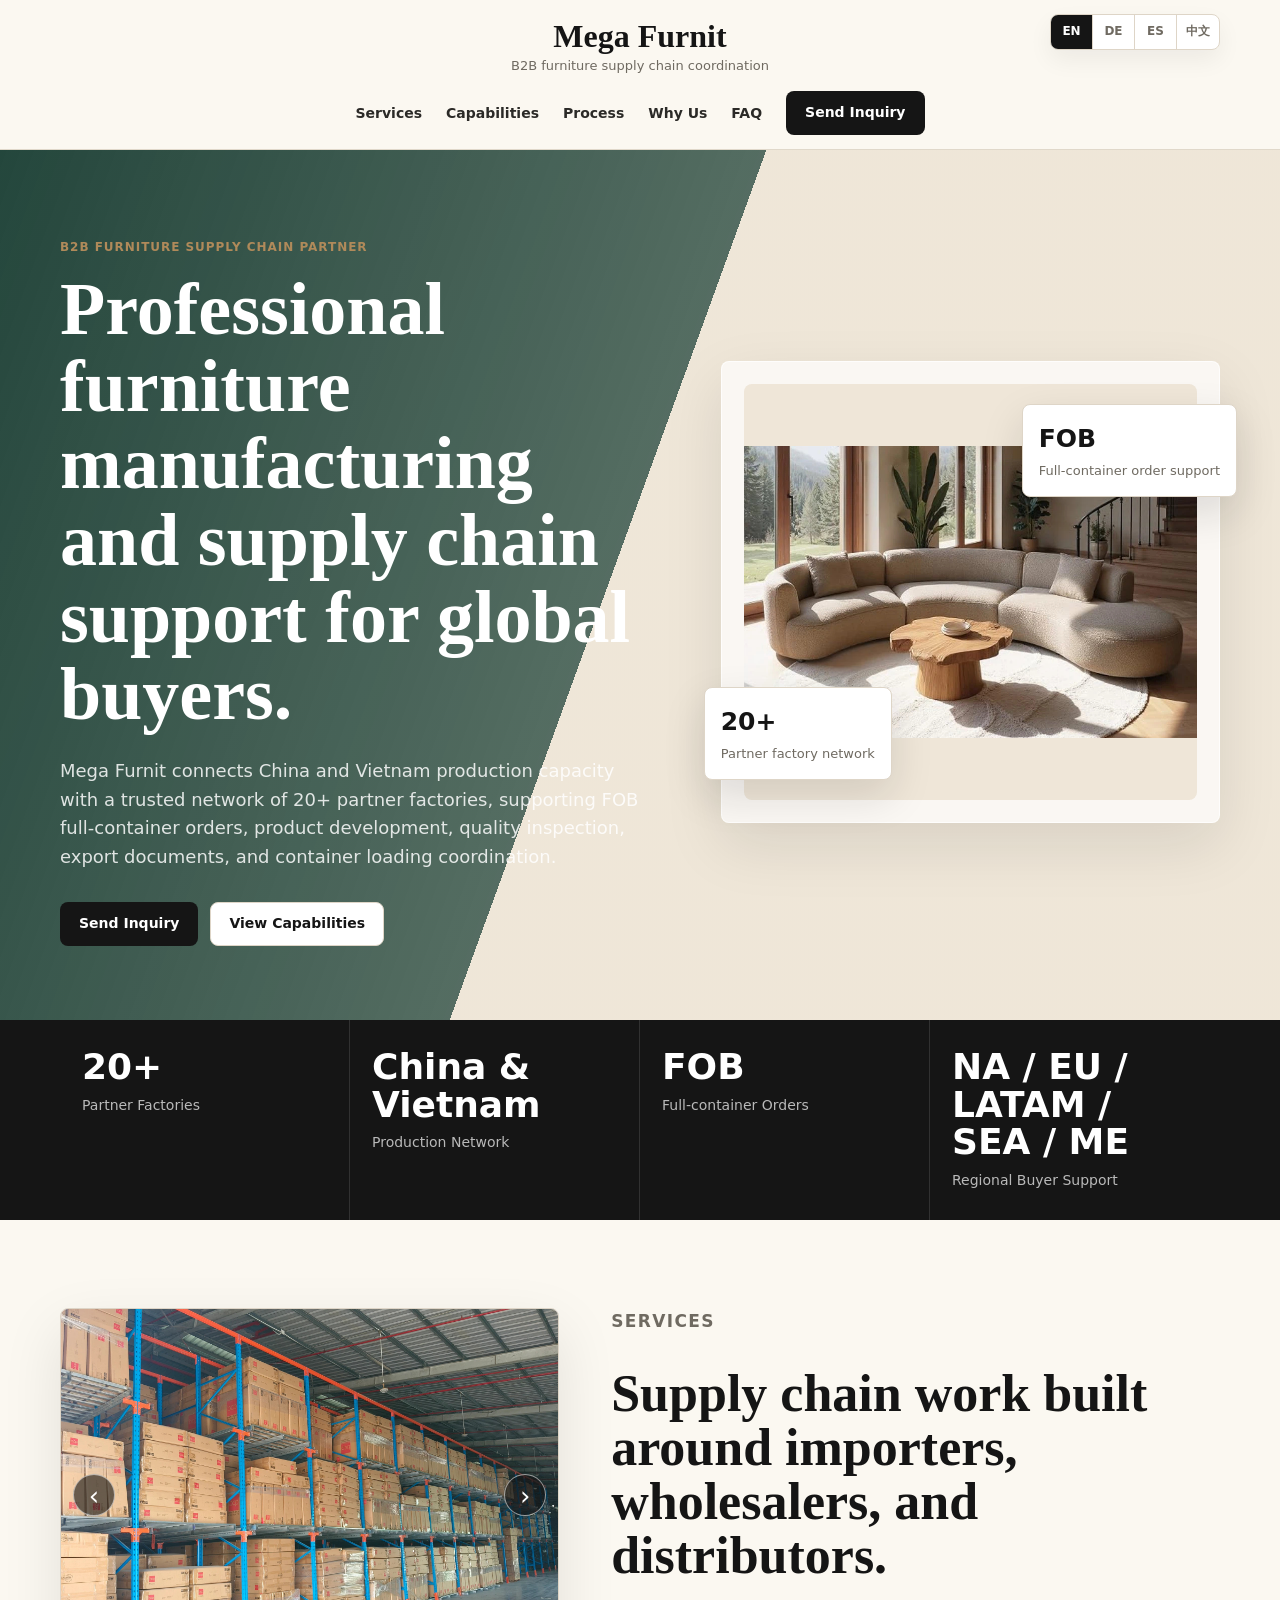
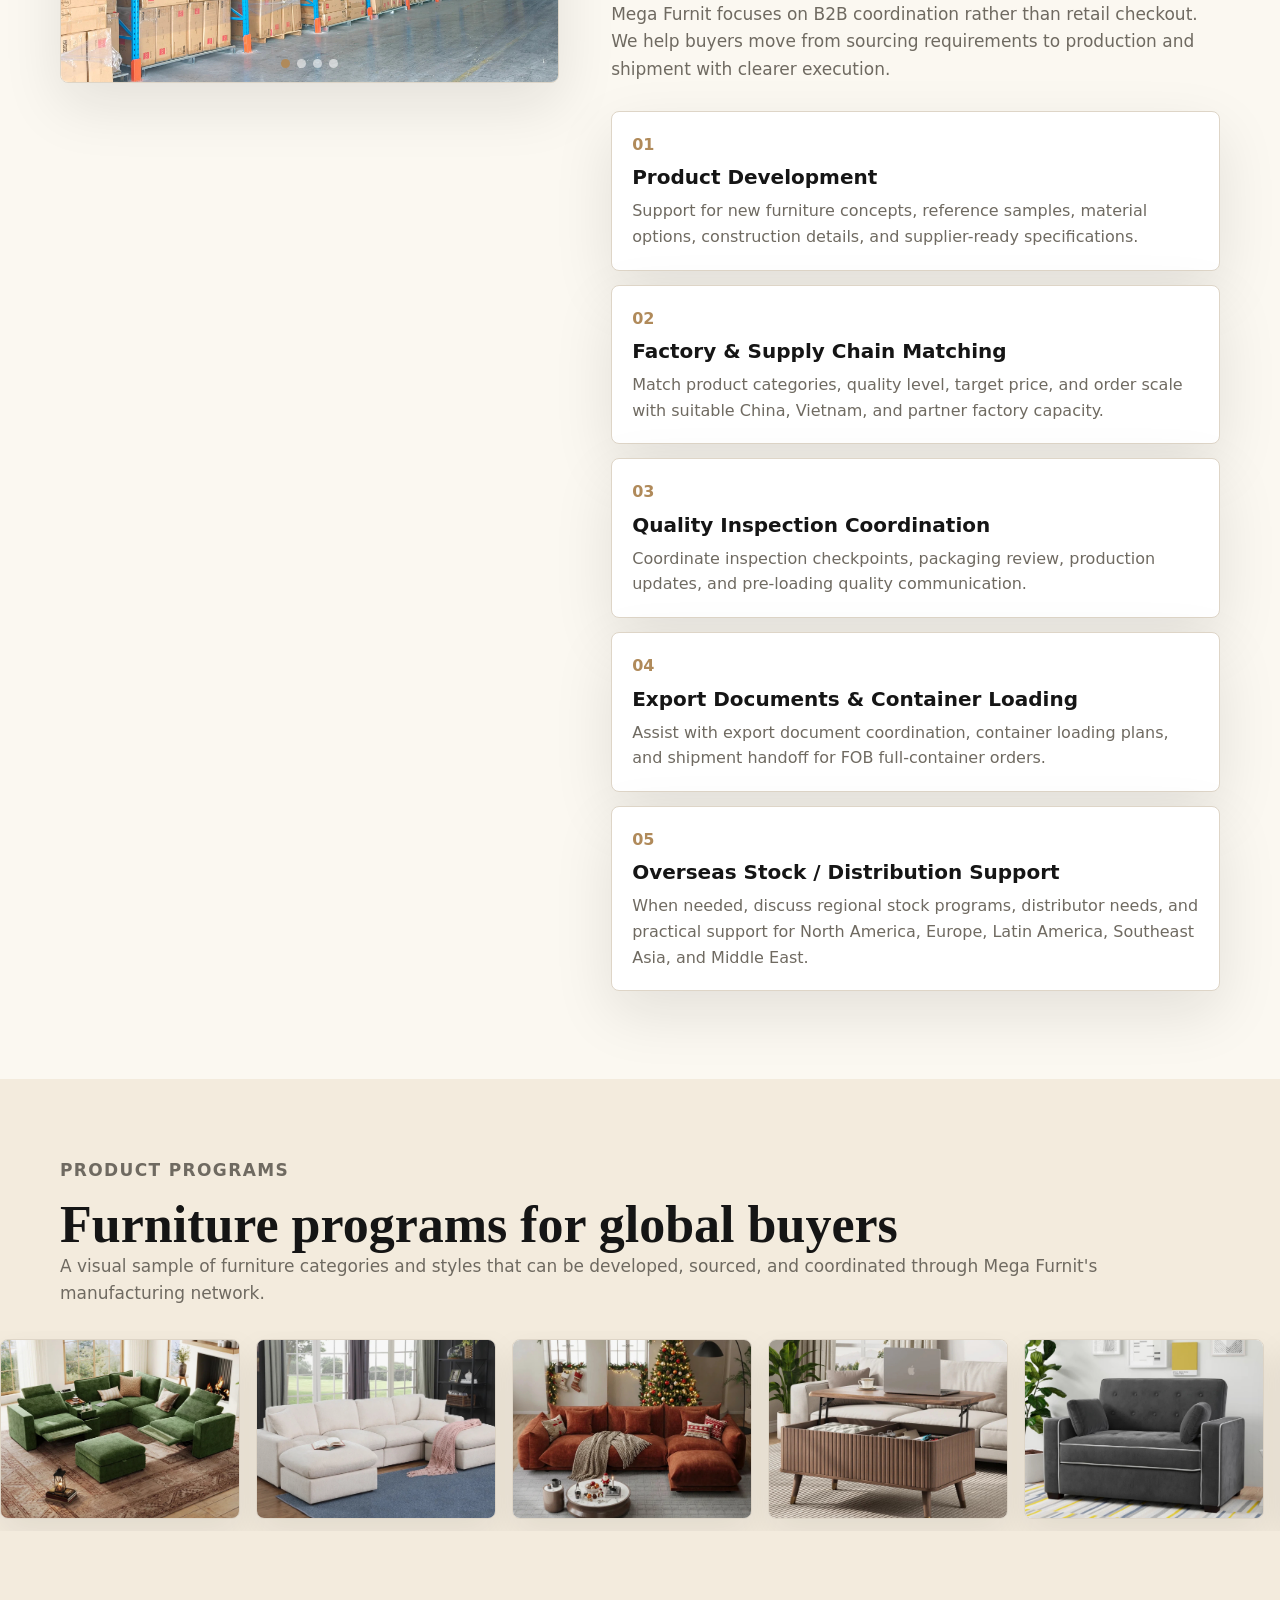
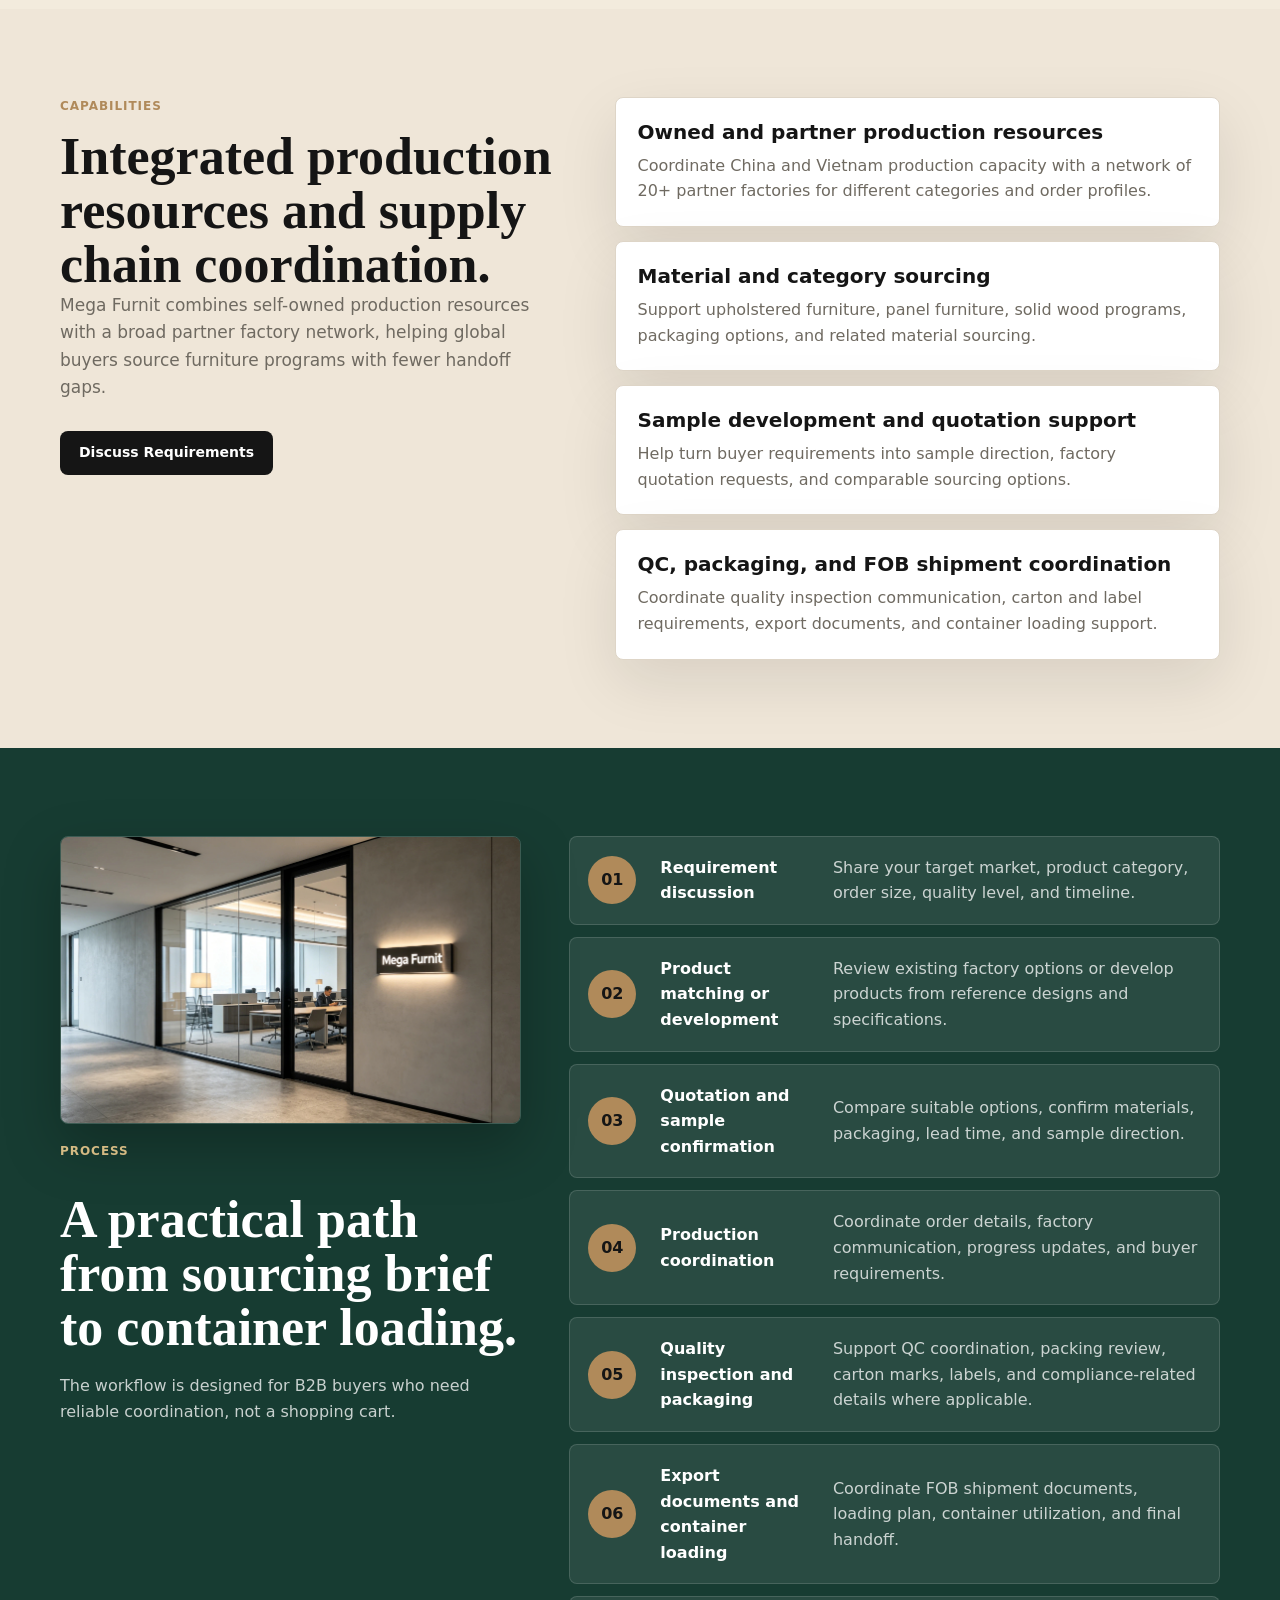
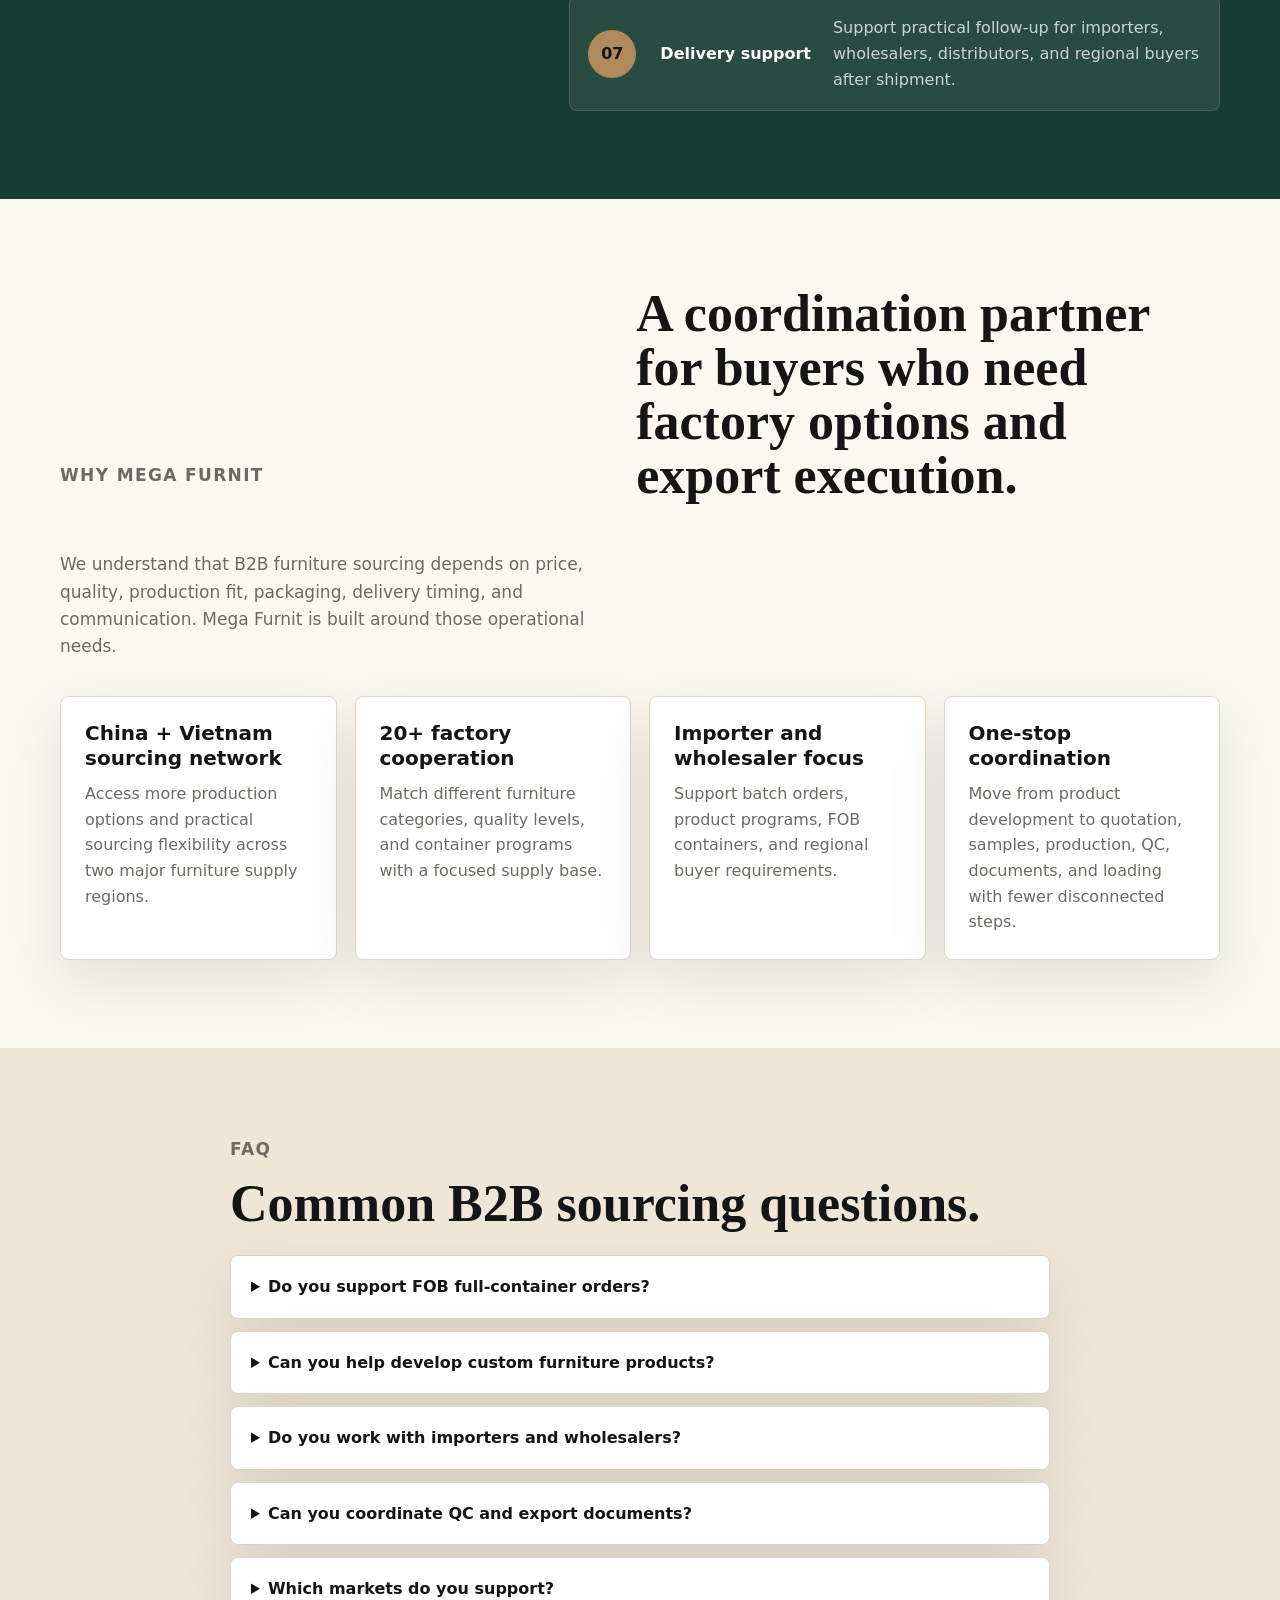
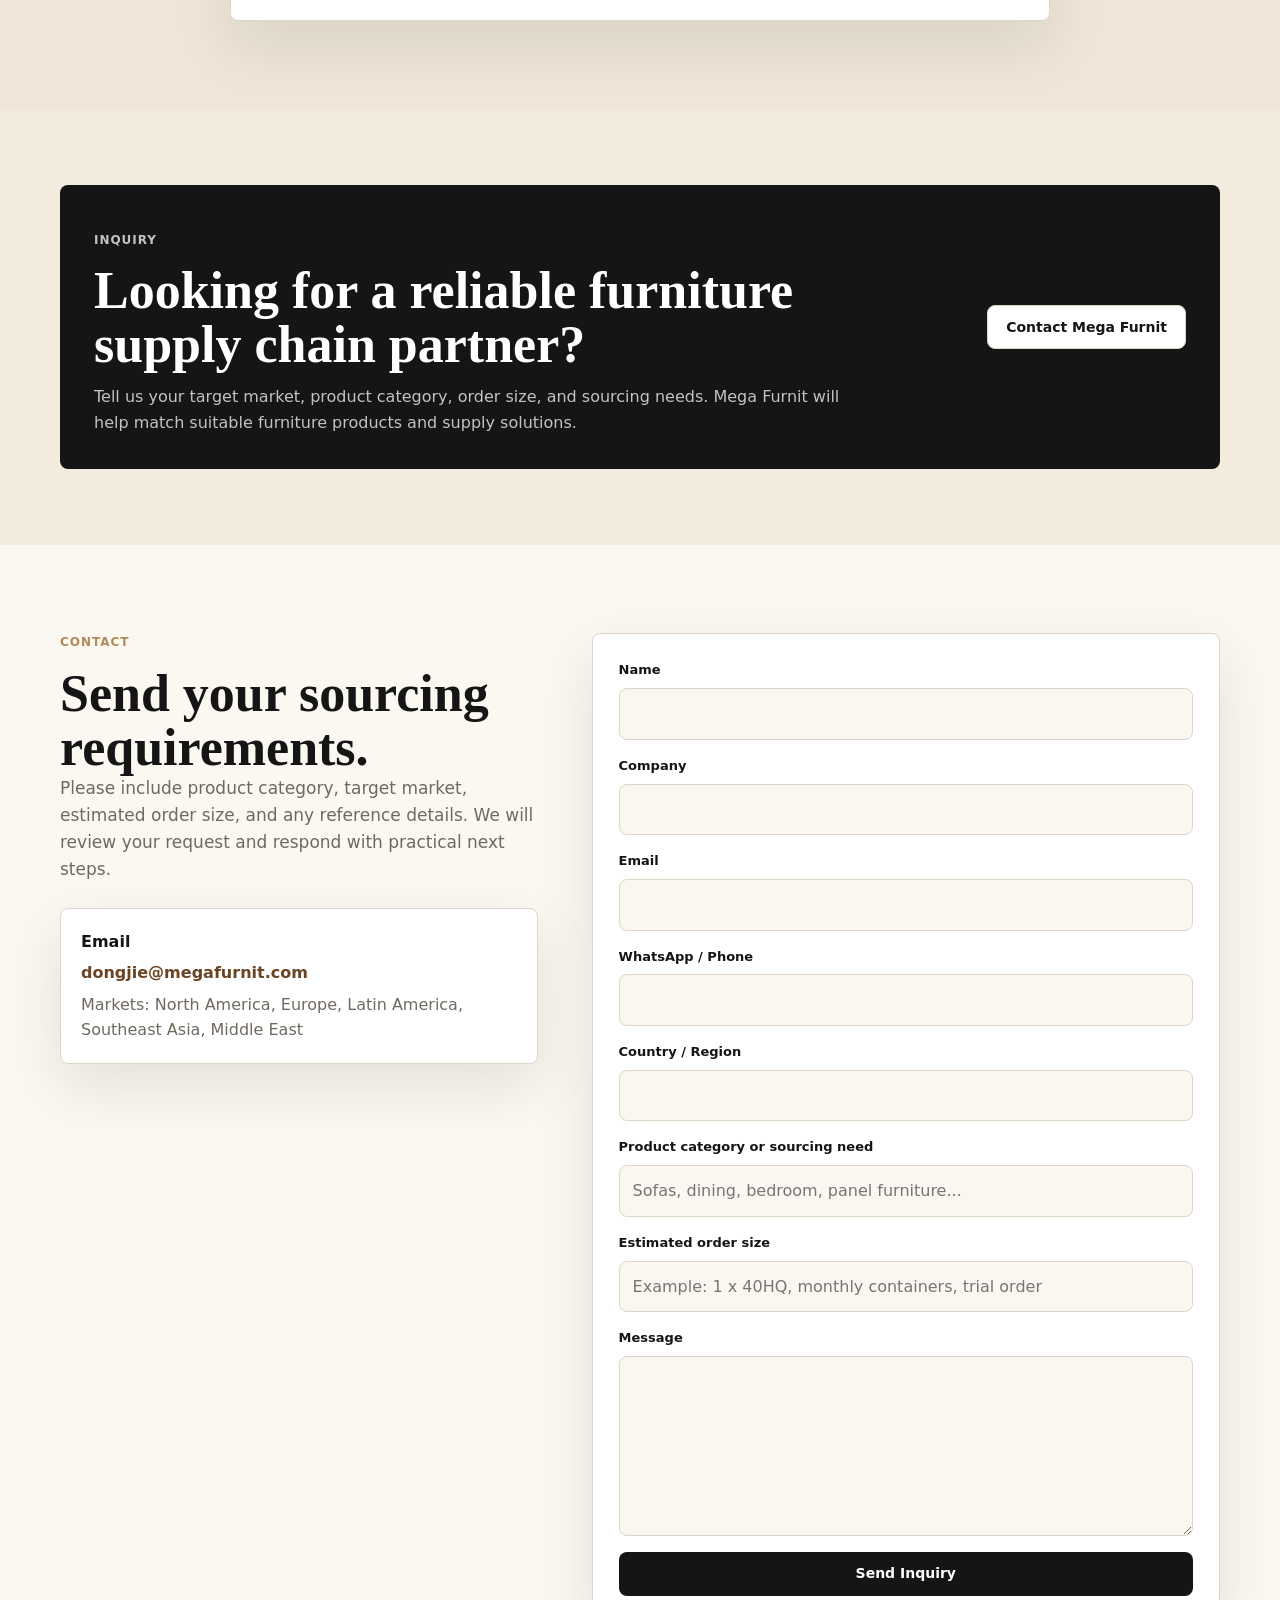
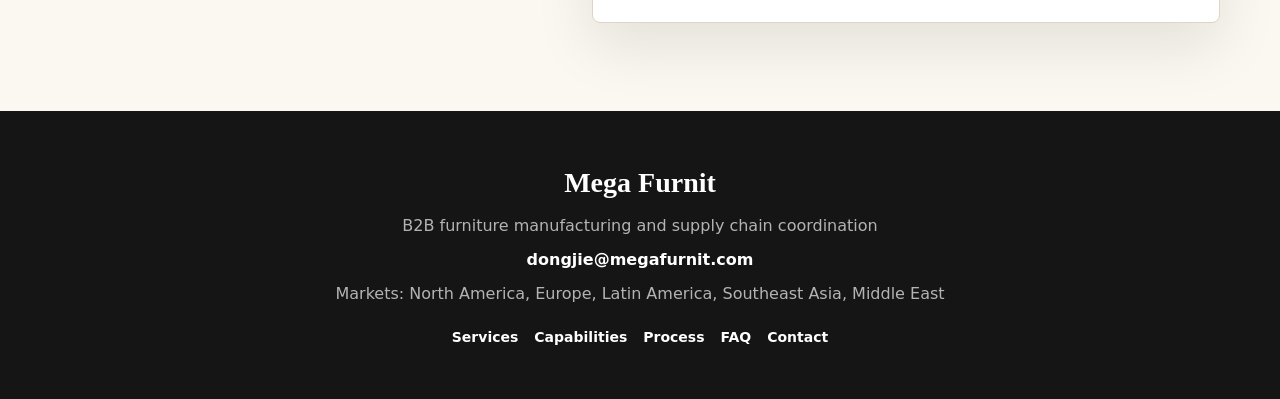
==== commit 2d4c1be7: "megafurnit.6.22" ====
--- a/index.html
+++ b/index.html
@@ -3,111 +3,284 @@
 <head>
   <meta charset="utf-8">
   <meta name="viewport" content="width=device-width, initial-scale=1">
-  <title>Mega Furnit | B2B Furniture Manufacturing & Supply Chain</title>
-  <meta name="description" content="Mega Furnit is a B2B furniture manufacturing and supply chain partner with owned factories in China and Vietnam plus a 50+ factory supply network.">
+  <title>Mega Furnit | Furniture Manufacturing & Supply Chain Support</title>
+  <meta name="description" content="Mega Furnit provides B2B furniture manufacturing and supply chain support across China, Vietnam, and 20+ partner factories for global importers, wholesalers, retailers, and distributors.">
+  <link rel="canonical" href="https://megafurnit.com/">
+  <meta property="og:title" content="Mega Furnit | Furniture Manufacturing & Supply Chain Support">
+  <meta property="og:description" content="Professional furniture manufacturing and supply chain coordination for global B2B buyers, FOB full-container orders, product development, QC, export documents, and loading support.">
+  <meta property="og:type" content="website">
+  <meta property="og:url" content="https://megafurnit.com/">
+  <meta property="og:image" content="https://megafurnit.com/assets/images/placeholder-furniture.svg">
+  <meta name="twitter:card" content="summary_large_image">
   <link rel="stylesheet" href="assets/css/styles.css">
 </head>
 <body>
+  <a class="skip-link" href="#main" data-i18n="skipLink">Skip to content</a>
   <header class="site-header">
+    <div class="language-switcher" aria-label="Language selector">
+      <button type="button" data-lang="en" aria-pressed="true">EN</button>
+      <button type="button" data-lang="de" aria-pressed="false">DE</button>
+      <button type="button" data-lang="es" aria-pressed="false">ES</button>
+      <button type="button" data-lang="zh" aria-pressed="false">中文</button>
+    </div>
     <nav class="nav container" aria-label="Primary navigation">
-      <a class="brand" href="index.html"><strong>Mega Furnit</strong><span data-i18n="brandTagline">Integrated Furniture Manufacturing & Supply Chain</span></a>
-      <button class="btn btn-secondary mobile-toggle" data-mobile-toggle type="button" data-i18n="menu">Menu</button>
-      <div class="nav-links">
-        <a href="index.html" data-i18n="navHome">Home</a>
-        <a href="products.html" data-i18n="navProducts">Products</a>
-        <a href="capabilities.html" data-i18n="navCapabilities">Capabilities</a>
-        <a href="about.html" data-i18n="navAbout">About</a>
-        <a href="contact.html" data-i18n="navContact">Contact</a>
-      </div>
-      <div class="nav-actions">
-        <div class="language-switcher" aria-label="Language switcher">
-          <button type="button" data-lang="en">EN</button>
-          <button type="button" data-lang="es">ES</button>
-          <button type="button" data-lang="zh">中文</button>
-        </div>
-        <a class="btn btn-primary" href="contact.html" data-i18n="requestQuote">Request Quote</a>
+      <a class="brand" href="#top" aria-label="Mega Furnit home">
+        <strong>Mega Furnit</strong>
+        <span data-i18n="brandSubtitle">B2B furniture supply chain coordination</span>
+      </a>
+      <button class="nav-toggle" type="button" aria-expanded="false" aria-controls="primary-menu" data-i18n="menu">Menu</button>
+      <div class="nav-links" id="primary-menu">
+        <a href="#services" data-i18n="navServices">Services</a>
+        <a href="#capabilities" data-i18n="navCapabilities">Capabilities</a>
+        <a href="#process" data-i18n="navProcess">Process</a>
+        <a href="#why" data-i18n="navWhy">Why Us</a>
+        <a href="#faq" data-i18n="navFaq">FAQ</a>
+        <a class="btn btn-primary" href="#inquiry" data-i18n="sendInquiry">Send Inquiry</a>
       </div>
     </nav>
   </header>
 
-  <main>
-    <section class="hero" data-section-id="home-native-0" data-section-source="native">
-      <div class="container hero-content">
-        <p class="eyebrow" data-i18n="heroEyebrow">B2B furniture supply for global buyers</p>
-        <h1 data-cms="heroTitle"></h1>
-        <p data-cms="heroText"></p>
-        <div class="hero-actions">
-          <a class="btn btn-accent" href="products.html" data-cms="viewProducts"></a>
-          <a class="btn btn-secondary" href="contact.html" data-i18n="requestQuote">Request Quote</a>
-        </div>
-      </div>
-    </section>
-
-    <section class="metric-band" data-section-id="home-native-1" data-section-source="native">
-      <div class="container metrics">
-        <div class="metric"><strong data-cms="metricOwnedNumber">4</strong><span data-i18n="ownedFactories">Owned factories</span></div>
-        <div class="metric"><strong data-cms="metricPartnerNumber">50+</strong><span data-i18n="partnerFactories">Partner factories</span></div>
-        <div class="metric"><strong data-cms="metricRegionalNumber">3</strong><span data-i18n="regionalPrograms">Regional stock programs</span></div>
-      </div>
-    </section>
-
-    <section class="section" data-section-id="home-native-2" data-section-source="native">
+  <main id="main">
+    <section class="hero" id="top">
+      <div class="container hero-grid">
+        <div class="hero-copy">
+          <p class="eyebrow" data-i18n="heroEyebrow">B2B furniture supply chain partner</p>
+          <h1 data-i18n="heroTitle">Professional furniture manufacturing and supply chain support for global buyers.</h1>
+          <p class="hero-text" data-i18n="heroText">Mega Furnit connects China and Vietnam production capacity with a trusted network of 20+ partner factories, supporting FOB full-container orders, product development, quality inspection, export documents, and container loading coordination.</p>
+          <div class="actions">
+            <a class="btn btn-primary" href="#inquiry" data-i18n="sendInquiry">Send Inquiry</a>
+            <a class="btn btn-secondary" href="#capabilities" data-i18n="viewCapabilities">View Capabilities</a>
+          </div>
+        </div>
+        <div class="hero-visual" aria-label="Furniture manufacturing and container supply chain visual">
+          <img src="assets/images/placeholder-furniture.svg" data-expected-src="assets/images/hero-sofa.jpg" alt="Sofa program visual for Mega Furnit supply chain support">
+          <div class="visual-card visual-card-top">
+            <strong>FOB</strong>
+            <span data-i18n="heroCardTop">Full-container order support</span>
+          </div>
+          <div class="visual-card visual-card-bottom">
+            <strong>20+</strong>
+            <span data-i18n="heroCardBottom">Partner factory network</span>
+          </div>
+        </div>
+      </div>
+    </section>
+
+    <section class="numbers" aria-label="Core company numbers">
+      <div class="container number-grid">
+        <article>
+          <strong>20+</strong>
+          <span data-i18n="metricFactories">Partner Factories</span>
+        </article>
+        <article>
+          <strong data-i18n="metricNetworkTitle">China & Vietnam</strong>
+          <span data-i18n="metricNetwork">Production Network</span>
+        </article>
+        <article>
+          <strong>FOB</strong>
+          <span data-i18n="metricFob">Full-container Orders</span>
+        </article>
+        <article>
+          <strong data-i18n="metricRegionsShort">NA / EU / LATAM / SEA / ME</strong>
+          <span data-i18n="metricRegions">Regional Buyer Support</span>
+        </article>
+      </div>
+    </section>
+
+    <section class="section services-section" id="services">
+      <div class="container services-layout">
+        <div class="carousel" data-carousel>
+          <div class="carousel-track">
+            <button class="carousel-slide is-active" type="button" data-lightbox-src="assets/images/placeholder-furniture.svg" data-expected-src="assets/images/factory-warehouse-01.jpg">
+              <img src="assets/images/placeholder-furniture.svg" alt="Warehouse shelves with boxes placeholder">
+            </button>
+            <button class="carousel-slide" type="button" data-lightbox-src="assets/images/placeholder-furniture.svg" data-expected-src="assets/images/factory-wood-frame-01.jpg">
+              <img src="assets/images/placeholder-furniture.svg" alt="Wooden frame and packaging production placeholder">
+            </button>
+            <button class="carousel-slide" type="button" data-lightbox-src="assets/images/placeholder-furniture.svg" data-expected-src="assets/images/factory-sewing-01.jpg">
+              <img src="assets/images/placeholder-furniture.svg" alt="Sewing workshop placeholder">
+            </button>
+            <button class="carousel-slide" type="button" data-lightbox-src="assets/images/placeholder-furniture.svg" data-expected-src="assets/images/factory-wood-panel-01.jpg">
+              <img src="assets/images/placeholder-furniture.svg" alt="Wooden panel and pallet production placeholder">
+            </button>
+          </div>
+          <button class="carousel-control carousel-prev" type="button" data-carousel-prev aria-label="Previous image">‹</button>
+          <button class="carousel-control carousel-next" type="button" data-carousel-next aria-label="Next image">›</button>
+          <div class="carousel-dots" aria-label="Carousel slide controls"></div>
+        </div>
+
+        <div class="services-copy">
+          <p class="eyebrow" data-i18n="servicesEyebrow">Services</p>
+          <h2 data-i18n="servicesTitle">Supply chain work built around importers, wholesalers, and distributors.</h2>
+          <p data-i18n="servicesText">Mega Furnit focuses on B2B coordination rather than retail checkout. We help buyers move from sourcing requirements to production and shipment with clearer execution.</p>
+          <div class="service-list">
+            <article><span>01</span><h3 data-i18n="serviceOneTitle">Product Development</h3><p data-i18n="serviceOneText">Support for new furniture concepts, reference samples, material options, construction details, and supplier-ready specifications.</p></article>
+            <article><span>02</span><h3 data-i18n="serviceTwoTitle">Factory & Supply Chain Matching</h3><p data-i18n="serviceTwoText">Match product categories, quality level, target price, and order scale with suitable China, Vietnam, and partner factory capacity.</p></article>
+            <article><span>03</span><h3 data-i18n="serviceThreeTitle">Quality Inspection Coordination</h3><p data-i18n="serviceThreeText">Coordinate inspection checkpoints, packaging review, production updates, and pre-loading quality communication.</p></article>
+            <article><span>04</span><h3 data-i18n="serviceFourTitle">Export Documents & Container Loading</h3><p data-i18n="serviceFourText">Assist with export document coordination, container loading plans, and shipment handoff for FOB full-container orders.</p></article>
+            <article><span>05</span><h3 data-i18n="serviceFiveTitle">Overseas Stock / Distribution Support</h3><p data-i18n="serviceFiveText">When needed, discuss regional stock programs, distributor needs, and practical support for North America, Europe, Latin America, Southeast Asia, and Middle East.</p></article>
+          </div>
+        </div>
+      </div>
+    </section>
+
+    <section class="product-strip-section" id="product-programs">
+      <div class="container">
+        <div class="section-head single">
+          <p class="eyebrow" data-i18n="productsEyebrow">Product programs</p>
+          <h2 data-i18n="productsTitle">Furniture programs for global buyers</h2>
+          <p data-i18n="productsText">A visual sample of furniture categories and styles that can be developed, sourced, and coordinated through Mega Furnit's manufacturing network.</p>
+        </div>
+      </div>
+      <div class="product-strip" aria-label="Furniture product image strip">
+        <button type="button" data-lightbox-src="assets/images/placeholder-furniture.svg" data-expected-src="assets/images/product-sofa-green-sectional.jpg"><img src="assets/images/placeholder-furniture.svg" alt="Green sectional sofa placeholder"></button>
+        <button type="button" data-lightbox-src="assets/images/placeholder-furniture.svg" data-expected-src="assets/images/product-sofa-white-sectional.jpg"><img src="assets/images/placeholder-furniture.svg" alt="White sectional sofa placeholder"></button>
+        <button type="button" data-lightbox-src="assets/images/placeholder-furniture.svg" data-expected-src="assets/images/product-sofa-red-holiday.jpg"><img src="assets/images/placeholder-furniture.svg" alt="Red holiday sofa placeholder"></button>
+        <button type="button" data-lightbox-src="assets/images/placeholder-furniture.svg" data-expected-src="assets/images/product-coffee-table-lift.jpg"><img src="assets/images/placeholder-furniture.svg" alt="Lift-top coffee table placeholder"></button>
+        <button type="button" data-lightbox-src="assets/images/placeholder-furniture.svg" data-expected-src="assets/images/product-sofa-bed-gray.jpg"><img src="assets/images/placeholder-furniture.svg" alt="Gray sofa bed placeholder"></button>
+        <button type="button" data-lightbox-src="assets/images/placeholder-furniture.svg" data-expected-src="assets/images/product-sofa-bed-brown.jpg"><img src="assets/images/placeholder-furniture.svg" alt="Dark sofa bed placeholder"></button>
+        <button type="button" data-lightbox-src="assets/images/placeholder-furniture.svg" data-expected-src="assets/images/product-accent-chair-green.jpg"><img src="assets/images/placeholder-furniture.svg" alt="Green accent chair placeholder"></button>
+        <button type="button" data-lightbox-src="assets/images/placeholder-furniture.svg" data-expected-src="assets/images/product-dining-set-green.jpg"><img src="assets/images/placeholder-furniture.svg" alt="Dining table and chairs placeholder"></button>
+        <button type="button" data-lightbox-src="assets/images/placeholder-furniture.svg" data-expected-src="assets/images/product-glass-coffee-table.jpg"><img src="assets/images/placeholder-furniture.svg" alt="Glass coffee table placeholder"></button>
+      </div>
+    </section>
+
+    <section class="section section-split" id="capabilities">
+      <div class="container split-grid">
+        <div>
+          <p class="eyebrow" data-i18n="capabilitiesEyebrow">Capabilities</p>
+          <h2 data-i18n="capabilitiesTitle">Integrated production resources and supply chain coordination.</h2>
+          <p class="lead" data-i18n="capabilitiesText">Mega Furnit combines self-owned production resources with a broad partner factory network, helping global buyers source furniture programs with fewer handoff gaps.</p>
+          <div class="actions">
+            <a class="btn btn-primary" href="#inquiry" data-i18n="discussRequirements">Discuss Requirements</a>
+          </div>
+        </div>
+        <div class="capability-list">
+          <article><h3 data-i18n="capOneTitle">Owned and partner production resources</h3><p data-i18n="capOneText">Coordinate China and Vietnam production capacity with a network of 20+ partner factories for different categories and order profiles.</p></article>
+          <article><h3 data-i18n="capTwoTitle">Material and category sourcing</h3><p data-i18n="capTwoText">Support upholstered furniture, panel furniture, solid wood programs, packaging options, and related material sourcing.</p></article>
+          <article><h3 data-i18n="capThreeTitle">Sample development and quotation support</h3><p data-i18n="capThreeText">Help turn buyer requirements into sample direction, factory quotation requests, and comparable sourcing options.</p></article>
+          <article><h3 data-i18n="capFourTitle">QC, packaging, and FOB shipment coordination</h3><p data-i18n="capFourText">Coordinate quality inspection communication, carton and label requirements, export documents, and container loading support.</p></article>
+        </div>
+      </div>
+    </section>
+
+    <section class="section process-section" id="process">
+      <div class="container process-grid">
+        <div class="process-intro">
+          <img src="assets/images/placeholder-furniture.svg" data-expected-src="assets/images/office-mega-furnit-front.jpg" alt="Mega Furnit office front placeholder">
+          <p class="eyebrow" data-i18n="processEyebrow">Process</p>
+          <h2 data-i18n="processTitle">A practical path from sourcing brief to container loading.</h2>
+          <p data-i18n="processText">The workflow is designed for B2B buyers who need reliable coordination, not a shopping cart.</p>
+        </div>
+        <ol class="process-list">
+          <li><span>01</span><strong data-i18n="stepOneTitle">Requirement discussion</strong><p data-i18n="stepOneText">Share your target market, product category, order size, quality level, and timeline.</p></li>
+          <li><span>02</span><strong data-i18n="stepTwoTitle">Product matching or development</strong><p data-i18n="stepTwoText">Review existing factory options or develop products from reference designs and specifications.</p></li>
+          <li><span>03</span><strong data-i18n="stepThreeTitle">Quotation and sample confirmation</strong><p data-i18n="stepThreeText">Compare suitable options, confirm materials, packaging, lead time, and sample direction.</p></li>
+          <li><span>04</span><strong data-i18n="stepFourTitle">Production coordination</strong><p data-i18n="stepFourText">Coordinate order details, factory communication, progress updates, and buyer requirements.</p></li>
+          <li><span>05</span><strong data-i18n="stepFiveTitle">Quality inspection and packaging</strong><p data-i18n="stepFiveText">Support QC coordination, packing review, carton marks, labels, and compliance-related details where applicable.</p></li>
+          <li><span>06</span><strong data-i18n="stepSixTitle">Export documents and container loading</strong><p data-i18n="stepSixText">Coordinate FOB shipment documents, loading plan, container utilization, and final handoff.</p></li>
+          <li><span>07</span><strong data-i18n="stepSevenTitle">Delivery support</strong><p data-i18n="stepSevenText">Support practical follow-up for importers, wholesalers, distributors, and regional buyers after shipment.</p></li>
+        </ol>
+      </div>
+    </section>
+
+    <section class="section" id="why">
       <div class="container">
         <div class="section-head">
-          <h2 data-i18n="trustTitle">Built for professional furniture sourcing</h2>
-          <p class="lead" data-i18n="trustText">We support B2B buyers with coordinated manufacturing, product development, packaging, loading plans, and inquiry-based sales. No carts, no checkout, no retail distractions.</p>
-        </div>
-        <div class="capability-grid">
-          <article class="capability-item"><span class="number" data-cms="homeCapabilityOneNumber">01</span><h3 data-i18n="capabilityOne">Upholstered furniture</h3><p data-i18n="capabilityOneText">Fabric sofas, beds, accent chairs, recliners, and modular upholstery programs.</p></article>
-          <article class="capability-item"><span class="number" data-cms="homeCapabilityTwoNumber">02</span><h3 data-i18n="capabilityTwo">Panel furniture</h3><p data-i18n="capabilityTwoText">KD storage, TV stands, tables, bedroom, and living room furniture at volume.</p></article>
-          <article class="capability-item"><span class="number" data-cms="homeCapabilityThreeNumber">03</span><h3 data-i18n="capabilityThree">Solid wood furniture</h3><p data-i18n="capabilityThreeText">Dining, bedroom, and occasional programs from selected wood furniture capacity.</p></article>
-        </div>
-      </div>
-    </section>
-
-    <section class="section section-alt" data-section-id="home-native-3" data-section-source="native">
-      <div class="container">
-        <div class="section-head">
-          <h2 data-i18n="featuredProducts">Featured product programs</h2>
-          <p class="lead" data-i18n="productsIntro">Browse sample programs prepared for container-based B2B sourcing. Product data is loaded from the JSON database.</p>
-        </div>
-        <div class="product-grid" data-featured-products></div>
-      </div>
-    </section>
-
-    <section class="section" data-section-id="home-native-4" data-section-source="native">
-      <div class="container">
-        <div class="section-head">
-          <h2 data-i18n="supplyTitle">One partner for factory production and supply chain execution</h2>
-          <p class="lead" data-cms="supplyText"></p>
-        </div>
-        <div class="cta-row">
-          <a class="btn btn-primary" href="contact.html" data-i18n="bookMeeting">Book a Meeting</a>
-          <a class="btn btn-secondary" href="catalog.html" data-i18n="downloadCatalog">Download Catalog</a>
-          <a class="btn btn-secondary" target="_blank" rel="noopener" href="https://wa.me/8613800000000" data-i18n="whatsapp">WhatsApp</a>
-        </div>
+          <p class="eyebrow" data-i18n="whyEyebrow">Why Mega Furnit</p>
+          <h2 data-i18n="whyTitle">A coordination partner for buyers who need factory options and export execution.</h2>
+          <p data-i18n="whyText">We understand that B2B furniture sourcing depends on price, quality, production fit, packaging, delivery timing, and communication. Mega Furnit is built around those operational needs.</p>
+        </div>
+        <div class="reason-grid">
+          <article><h3 data-i18n="whyOneTitle">China + Vietnam sourcing network</h3><p data-i18n="whyOneText">Access more production options and practical sourcing flexibility across two major furniture supply regions.</p></article>
+          <article><h3 data-i18n="whyTwoTitle">20+ factory cooperation</h3><p data-i18n="whyTwoText">Match different furniture categories, quality levels, and container programs with a focused supply base.</p></article>
+          <article><h3 data-i18n="whyThreeTitle">Importer and wholesaler focus</h3><p data-i18n="whyThreeText">Support batch orders, product programs, FOB containers, and regional buyer requirements.</p></article>
+          <article><h3 data-i18n="whyFourTitle">One-stop coordination</h3><p data-i18n="whyFourText">Move from product development to quotation, samples, production, QC, documents, and loading with fewer disconnected steps.</p></article>
+        </div>
+      </div>
+    </section>
+
+    <section class="section faq-section" id="faq">
+      <div class="container narrow">
+        <div class="section-head single">
+          <p class="eyebrow" data-i18n="faqEyebrow">FAQ</p>
+          <h2 data-i18n="faqTitle">Common B2B sourcing questions.</h2>
+        </div>
+        <div class="faq-list">
+          <details><summary data-i18n="faqOneQ">Do you support FOB full-container orders?</summary><p data-i18n="faqOneA">Yes. Mega Furnit focuses on B2B FOB full-container order coordination, including production communication, packing requirements, export documents, and container loading support.</p></details>
+          <details><summary data-i18n="faqTwoQ">Can you help develop custom furniture products?</summary><p data-i18n="faqTwoA">Yes. We can work from reference images, specifications, sample requirements, material direction, and target market needs to coordinate product development with suitable factories.</p></details>
+          <details><summary data-i18n="faqThreeQ">Do you work with importers and wholesalers?</summary><p data-i18n="faqThreeA">Yes. Our service is built for importers, wholesalers, retailers, distributors, sourcing companies, and regional furniture buyers.</p></details>
+          <details><summary data-i18n="faqFourQ">Can you coordinate QC and export documents?</summary><p data-i18n="faqFourA">Yes. We help coordinate QC communication, packaging review, carton and label details, export document preparation, and loading arrangements.</p></details>
+          <details><summary data-i18n="faqFiveQ">Which markets do you support?</summary><p data-i18n="faqFiveA">We support buyers serving North America, Europe, Latin America, Southeast Asia, Middle East, and other international markets where China and Vietnam furniture sourcing is suitable.</p></details>
+        </div>
+      </div>
+    </section>
+
+    <section class="inquiry-cta" id="inquiry">
+      <div class="container cta-panel">
+        <div>
+          <p class="eyebrow" data-i18n="inquiryEyebrow">Inquiry</p>
+          <h2 data-i18n="inquiryTitle">Looking for a reliable furniture supply chain partner?</h2>
+          <p data-i18n="inquiryText">Tell us your target market, product category, order size, and sourcing needs. Mega Furnit will help match suitable furniture products and supply solutions.</p>
+        </div>
+        <a class="btn btn-secondary" href="#contact" data-i18n="contactMega">Contact Mega Furnit</a>
+      </div>
+    </section>
+
+    <section class="section contact-section" id="contact">
+      <div class="container contact-grid">
+        <div>
+          <p class="eyebrow" data-i18n="contactEyebrow">Contact</p>
+          <h2 data-i18n="contactTitle">Send your sourcing requirements.</h2>
+          <p class="lead" data-i18n="contactText">Please include product category, target market, estimated order size, and any reference details. We will review your request and respond with practical next steps.</p>
+          <div class="contact-note">
+            <strong data-i18n="emailLabel">Email</strong>
+            <a href="mailto:dongjie@megafurnit.com">dongjie@megafurnit.com</a>
+            <span data-i18n="marketsLine">Markets: North America, Europe, Latin America, Southeast Asia, Middle East</span>
+          </div>
+        </div>
+
+        <form class="contact-form" name="inquiry" method="POST" data-netlify="true" netlify-honeypot="bot-field" action="/thank-you.html">
+          <input type="hidden" name="form-name" value="inquiry">
+          <p class="hidden">
+            <label>Don't fill this out if you're human: <input name="bot-field"></label>
+          </p>
+
+          <div class="field"><label for="name" data-i18n="formName">Name</label><input id="name" name="name" type="text" autocomplete="name" required></div>
+          <div class="field"><label for="company" data-i18n="formCompany">Company</label><input id="company" name="company" type="text" autocomplete="organization"></div>
+          <div class="field"><label for="email" data-i18n="formEmail">Email</label><input id="email" name="email" type="email" autocomplete="email" required></div>
+          <div class="field"><label for="phone" data-i18n="formPhone">WhatsApp / Phone</label><input id="phone" name="phone" type="text" autocomplete="tel"></div>
+          <div class="field"><label for="country" data-i18n="formCountry">Country / Region</label><input id="country" name="country" type="text" autocomplete="country-name"></div>
+          <div class="field"><label for="category" data-i18n="formCategory">Product category or sourcing need</label><input id="category" name="category" type="text" data-i18n-placeholder="formCategoryPlaceholder" placeholder="Sofas, dining, bedroom, panel furniture..."></div>
+          <div class="field"><label for="order-size" data-i18n="formOrderSize">Estimated order size</label><input id="order-size" name="order-size" type="text" data-i18n-placeholder="formOrderPlaceholder" placeholder="Example: 1 x 40HQ, monthly containers, trial order"></div>
+          <div class="field"><label for="message" data-i18n="formMessage">Message</label><textarea id="message" name="message" rows="6" required></textarea></div>
+          <button class="btn btn-primary" type="submit" data-i18n="sendInquiry">Send Inquiry</button>
+        </form>
       </div>
     </section>
   </main>
 
   <footer class="site-footer">
-    <div class="container footer-inner">
-      <div><strong>Mega Furnit</strong><p data-i18n="footerText">B2B furniture manufacturing, supply chain, and FOB container programs.</p></div>
-      <span data-i18n="regionText">Serving North America, Europe, and Latin America</span>
+    <div class="container footer-centered">
+      <strong>Mega Furnit</strong>
+      <p data-i18n="footerDescription">B2B furniture manufacturing and supply chain coordination</p>
+      <a href="mailto:dongjie@megafurnit.com">dongjie@megafurnit.com</a>
+      <span data-i18n="marketsLine">Markets: North America, Europe, Latin America, Southeast Asia, Middle East</span>
+      <nav aria-label="Footer navigation">
+        <a href="#services" data-i18n="navServices">Services</a>
+        <a href="#capabilities" data-i18n="navCapabilities">Capabilities</a>
+        <a href="#process" data-i18n="navProcess">Process</a>
+        <a href="#faq" data-i18n="navFaq">FAQ</a>
+        <a href="#contact" data-i18n="navContact">Contact</a>
+      </nav>
     </div>
   </footer>
-  <script src="https://identity.netlify.com/v1/netlify-identity-widget.js"></script>
-  <script>
-    if (window.netlifyIdentity) {
-      window.netlifyIdentity.on("init", (user) => {
-        if (!user) {
-          window.netlifyIdentity.on("login", () => {
-            document.location.href = "/admin/";
-          });
-        }
-      });
-    }
-  </script>
+
+  <div class="lightbox" data-lightbox hidden>
+    <button class="lightbox-close" type="button" data-lightbox-close aria-label="Close image">×</button>
+    <img src="assets/images/placeholder-furniture.svg" alt="" data-lightbox-image>
+  </div>
+
   <script src="assets/js/app.js"></script>
 </body>
 </html>
--- a/assets/css/styles.css
+++ b/assets/css/styles.css
@@ -1,37 +1,37 @@
 :root {
-  --ink: #17211d;
-  --muted: #64706b;
-  --line: #d9dfdc;
-  --paper: #fbfaf7;
+  --linen: #f3ebdd;
+  --warm-linen: #efe6d8;
+  --paper: #fbf8f1;
   --panel: #ffffff;
-  --field: #f3f5f2;
-  --forest: #25473f;
-  --sage: #6f8178;
-  --brass: #b5894b;
-  --clay: #b96f52;
-  --shadow: 0 18px 50px rgba(23, 33, 29, 0.09);
+  --ink: #151515;
+  --soft-ink: #2b2a27;
+  --muted: #6f6a61;
+  --line: #ded5c7;
+  --green: #173c32;
+  --green-2: #254f42;
+  --walnut: #6b4423;
+  --gold: #b08a5a;
+  --shadow: 0 22px 60px rgba(21, 21, 21, 0.1);
   --radius: 8px;
-  --button-radius: 8px;
-  --button-text-color: #ffffff;
-  --heading-color: var(--ink);
-  --link-color: var(--forest);
-  --heading-font: Georgia, "Times New Roman", serif;
-  --body-font: Inter, ui-sans-serif, system-ui, -apple-system, BlinkMacSystemFont, "Segoe UI", Arial, sans-serif;
-  --base-font-size: 16px;
-  --section-spacing: 82px;
+  --container: 1160px;
+  --font-body: Inter, ui-sans-serif, system-ui, -apple-system, BlinkMacSystemFont, "Segoe UI", Arial, sans-serif;
+  --font-heading: Georgia, "Times New Roman", serif;
 }
 
 * {
   box-sizing: border-box;
+}
+
+html {
+  scroll-behavior: smooth;
 }
 
 body {
   margin: 0;
   color: var(--ink);
   background: var(--paper);
-  font-family: var(--body-font);
-  font-size: var(--base-font-size);
-  line-height: 1.55;
+  font-family: var(--font-body);
+  line-height: 1.6;
 }
 
 img {
@@ -40,88 +40,71 @@
 }
 
 a {
-  color: var(--link-color);
+  color: inherit;
   text-decoration: none;
 }
 
 button,
 input,
-select,
 textarea {
   font: inherit;
 }
 
 .container {
-  width: min(1180px, calc(100% - 40px));
+  width: min(var(--container), calc(100% - 40px));
   margin: 0 auto;
+}
+
+.narrow {
+  width: min(820px, calc(100% - 40px));
+}
+
+.skip-link {
+  position: absolute;
+  left: 16px;
+  top: -48px;
+  z-index: 100;
+  padding: 10px 14px;
+  background: var(--ink);
+  color: #fff;
+  border-radius: var(--radius);
+}
+
+.skip-link:focus {
+  top: 12px;
 }
 
 .site-header {
   position: sticky;
   top: 0;
   z-index: 20;
-  background: rgba(251, 250, 247, 0.95);
-  border-bottom: 1px solid rgba(217, 223, 220, 0.8);
-  backdrop-filter: blur(16px);
-}
-
-.nav {
-  display: grid;
-  grid-template-columns: auto 1fr auto;
-  align-items: center;
-  min-height: 76px;
-  gap: 26px;
-}
-
-.brand {
-  display: grid;
-  gap: 1px;
-}
-
-.brand strong {
-  font-family: Georgia, "Times New Roman", serif;
-  font-size: 26px;
-  line-height: 1;
-}
-
-.brand span {
-  color: var(--muted);
-  font-size: 12px;
-}
-
-.nav-links {
-  display: flex;
-  justify-content: center;
-  gap: 26px;
-  color: #33433f;
-  font-size: 14px;
-  font-weight: 650;
-}
-
-.nav-actions {
-  display: flex;
-  align-items: center;
-  gap: 10px;
+  background: rgba(251, 248, 241, 0.95);
+  border-bottom: 1px solid rgba(222, 213, 199, 0.9);
+  backdrop-filter: blur(18px);
 }
 
 .language-switcher {
+  position: absolute;
+  top: 14px;
+  right: max(20px, calc((100vw - var(--container)) / 2));
   display: inline-flex;
   overflow: hidden;
   border: 1px solid var(--line);
   border-radius: var(--radius);
-  background: var(--panel);
+  background: #fff;
+  box-shadow: 0 10px 24px rgba(21, 21, 21, 0.06);
 }
 
 .language-switcher button {
-  min-width: 43px;
-  height: 36px;
+  min-width: 42px;
+  height: 34px;
   border: 0;
   border-right: 1px solid var(--line);
   background: transparent;
   color: var(--muted);
   cursor: pointer;
-  font-size: 13px;
-  font-weight: 700;
+  font-size: 12px;
+  font-weight: 900;
 }
 
 .language-switcher button:last-child {
@@ -129,321 +112,653 @@
 }
 
 .language-switcher button.is-active {
-  background: var(--forest);
+  background: var(--ink);
   color: #fff;
+}
+
+.nav {
+  display: grid;
+  justify-items: center;
+  min-height: 118px;
+  padding: 20px 0 14px;
+  gap: 14px;
+}
+
+.brand {
+  display: grid;
+  justify-items: center;
+  gap: 4px;
+  text-align: center;
+}
+
+.brand strong {
+  font-family: var(--font-heading);
+  font-size: 32px;
+  line-height: 1;
+}
+
+.brand span {
+  color: var(--muted);
+  font-size: 13px;
+}
+
+.nav-links {
+  display: flex;
+  align-items: center;
+  justify-content: center;
+  flex-wrap: wrap;
+  gap: 24px;
+  color: var(--soft-ink);
+  font-size: 14px;
+  font-weight: 900;
+}
+
+.nav-links a:not(.btn):hover,
+.site-footer a:hover {
+  color: var(--walnut);
+}
+
+.nav-toggle {
+  display: none;
+  min-height: 40px;
+  padding: 8px 13px;
+  border: 1px solid var(--line);
+  border-radius: var(--radius);
+  background: #fff;
+  color: var(--ink);
+  cursor: pointer;
+  font-weight: 900;
 }
 
 .btn {
   display: inline-flex;
   align-items: center;
   justify-content: center;
-  min-height: 42px;
-  padding: 11px 17px;
+  min-height: 44px;
+  padding: 12px 18px;
   border: 1px solid transparent;
-  border-radius: var(--button-radius);
+  border-radius: var(--radius);
   cursor: pointer;
   font-size: 14px;
-  font-weight: 760;
+  font-weight: 900;
+  line-height: 1.1;
   text-align: center;
 }
 
 .btn-primary {
-  background: var(--forest);
-  color: var(--button-text-color);
+  background: var(--ink);
+  color: #fff;
 }
 
 .btn-primary:hover {
-  background: #17332d;
+  background: var(--green);
 }
 
 .btn-secondary {
   background: #fff;
-  color: var(--forest);
+  color: var(--ink);
   border-color: var(--line);
 }
 
 .btn-secondary:hover {
-  border-color: var(--forest);
-}
-
-.btn-accent {
-  background: var(--brass);
-  color: #fff;
-}
-
-.mobile-toggle {
-  display: none;
+  border-color: var(--gold);
 }
 
 .hero {
   position: relative;
-  min-height: calc(100vh - 76px);
-  display: grid;
-  align-items: end;
-  padding: 88px 0 64px;
+  overflow: hidden;
+  padding: 88px 0 74px;
+  background:
+    linear-gradient(110deg, rgba(23, 60, 50, 0.94), rgba(23, 60, 50, 0.72) 48%, rgba(239, 230, 216, 0.95) 48%),
+    var(--linen);
+}
+
+.hero-grid {
+  display: grid;
+  grid-template-columns: minmax(0, 0.98fr) minmax(360px, 0.82fr);
+  gap: 64px;
+  align-items: center;
+}
+
+.hero-copy {
   color: #fff;
-  background:
-    linear-gradient(90deg, rgba(18, 31, 27, 0.86), rgba(18, 31, 27, 0.38)),
-    url("../images/placeholder-furniture.svg") center/cover;
-}
-
-.hero-content {
-  max-width: 820px;
-  padding-bottom: 28px;
 }
 
 .eyebrow {
-  margin: 0 0 16px;
-  color: #e1c48f;
-  font-size: 13px;
-  font-weight: 800;
+  margin: 0 0 14px;
+  color: var(--gold);
+  font-size: 12px;
+  font-weight: 900;
+  letter-spacing: 0.08em;
   text-transform: uppercase;
 }
 
-.hero h1,
-.page-hero h1 {
+h1,
+h2 {
   margin: 0;
-  font-family: Georgia, "Times New Roman", serif;
-  font-size: clamp(42px, 7vw, 78px);
-  line-height: 0.98;
-  font-weight: 700;
+  font-family: var(--font-heading);
+  line-height: 1.04;
   letter-spacing: 0;
 }
 
-.hero p {
-  max-width: 680px;
-  margin: 22px 0 0;
+h1 {
+  max-width: 780px;
+  font-size: clamp(42px, 6.4vw, 74px);
+}
+
+h2 {
+  font-size: clamp(30px, 4.2vw, 52px);
+}
+
+h3 {
+  margin: 0;
+  font-size: 20px;
+  line-height: 1.25;
+}
+
+p {
+  margin: 0;
+}
+
+.hero-text {
+  max-width: 720px;
+  margin-top: 24px;
   color: rgba(255, 255, 255, 0.84);
   font-size: 18px;
 }
 
-.hero-actions,
-.cta-row {
+.actions {
   display: flex;
   flex-wrap: wrap;
   gap: 12px;
   margin-top: 30px;
 }
 
-.metric-band {
-  background: var(--forest);
+.hero-visual {
+  position: relative;
+  min-height: 460px;
+  padding: 22px;
+  background: rgba(255, 255, 255, 0.68);
+  border: 1px solid rgba(255, 255, 255, 0.72);
+  border-radius: var(--radius);
+  box-shadow: var(--shadow);
+}
+
+.hero-visual img {
+  width: 100%;
+  height: 100%;
+  min-height: 416px;
+  object-fit: contain;
+  border-radius: var(--radius);
+  background: var(--warm-linen);
+}
+
+.visual-card {
+  position: absolute;
+  display: grid;
+  gap: 2px;
+  max-width: 220px;
+  padding: 14px 16px;
+  background: #fff;
+  border: 1px solid var(--line);
+  border-radius: var(--radius);
+  box-shadow: 0 16px 42px rgba(21, 21, 21, 0.13);
+}
+
+.visual-card strong {
+  font-size: 25px;
+}
+
+.visual-card span {
+  color: var(--muted);
+  font-size: 13px;
+}
+
+.visual-card-top {
+  top: 42px;
+  right: -18px;
+}
+
+.visual-card-bottom {
+  left: -18px;
+  bottom: 42px;
+}
+
+.numbers {
+  background: var(--ink);
   color: #fff;
-  border-top: 1px solid rgba(255, 255, 255, 0.12);
-}
-
-.metrics {
-  display: grid;
-  grid-template-columns: repeat(3, 1fr);
-}
-
-.metric {
-  padding: 28px 26px;
-  border-right: 1px solid rgba(255, 255, 255, 0.14);
-}
-
-.metric:last-child {
+}
+
+.number-grid {
+  display: grid;
+  grid-template-columns: repeat(4, 1fr);
+}
+
+.number-grid article {
+  min-height: 132px;
+  padding: 28px 22px;
+  border-right: 1px solid rgba(255, 255, 255, 0.12);
+}
+
+.number-grid article:last-child {
   border-right: 0;
 }
 
-.metric strong {
+.number-grid strong {
   display: block;
-  font-size: 34px;
-  line-height: 1;
-}
-
-.metric span {
-  color: rgba(255, 255, 255, 0.72);
+  font-size: clamp(24px, 3vw, 36px);
+  line-height: 1.05;
+}
+
+.number-grid span {
+  display: block;
+  margin-top: 8px;
+  color: rgba(255, 255, 255, 0.7);
   font-size: 14px;
 }
 
 .section {
-  padding: var(--section-spacing) 0;
-}
-
-.section-alt {
-  background: #eef2ef;
+  padding: 88px 0;
 }
 
 .section-head {
   display: grid;
-  grid-template-columns: minmax(0, 0.9fr) minmax(0, 1.1fr);
+  grid-template-columns: minmax(0, 0.95fr) minmax(0, 1.05fr);
+  gap: 48px;
   align-items: end;
-  gap: 48px;
-  margin-bottom: 34px;
-}
-
-h2,
-.page-hero h1 {
-  font-family: var(--heading-font);
-  color: var(--heading-color);
-}
-
-h2 {
-  margin: 0;
-  font-size: clamp(30px, 4vw, 48px);
-  line-height: 1.08;
-}
-
-.lead {
-  margin: 0;
+  margin-bottom: 36px;
+}
+
+.section-head.single {
+  display: block;
+  margin-bottom: 24px;
+}
+
+.section-head > p,
+.lead,
+.services-copy > p {
   color: var(--muted);
   font-size: 17px;
 }
 
-.capability-grid {
-  display: grid;
-  grid-template-columns: repeat(3, 1fr);
+.services-section {
+  background: var(--paper);
+}
+
+.services-layout {
+  display: grid;
+  grid-template-columns: minmax(340px, 0.82fr) minmax(0, 1fr);
+  gap: 52px;
+  align-items: start;
+}
+
+.carousel {
+  position: sticky;
+  top: 152px;
+  overflow: hidden;
+  background: #fff;
+  border: 1px solid var(--line);
+  border-radius: var(--radius);
+  box-shadow: var(--shadow);
+}
+
+.carousel-track {
+  position: relative;
+  aspect-ratio: 4 / 3;
+}
+
+.carousel-slide {
+  position: absolute;
+  inset: 0;
+  padding: 0;
+  border: 0;
+  background: transparent;
+  cursor: zoom-in;
+  opacity: 0;
+  transition: opacity 0.35s ease;
+}
+
+.carousel-slide.is-active {
+  opacity: 1;
+}
+
+.carousel-slide img,
+.product-strip img,
+.process-intro img {
+  width: 100%;
+  height: 100%;
+  object-fit: cover;
+}
+
+.carousel-control {
+  position: absolute;
+  top: 50%;
+  display: grid;
+  place-items: center;
+  width: 42px;
+  height: 42px;
+  border: 1px solid rgba(255, 255, 255, 0.55);
+  border-radius: 50%;
+  background: rgba(21, 21, 21, 0.62);
+  color: #fff;
+  cursor: pointer;
+  font-size: 26px;
+  transform: translateY(-50%);
+}
+
+.carousel-prev {
+  left: 12px;
+}
+
+.carousel-next {
+  right: 12px;
+}
+
+.carousel-dots {
+  position: absolute;
+  left: 0;
+  right: 0;
+  bottom: 14px;
+  display: flex;
+  justify-content: center;
+  gap: 7px;
+}
+
+.carousel-dots button {
+  width: 9px;
+  height: 9px;
+  padding: 0;
+  border: 0;
+  border-radius: 50%;
+  background: rgba(255, 255, 255, 0.56);
+  cursor: pointer;
+}
+
+.carousel-dots button.is-active {
+  background: var(--gold);
+}
+
+.services-copy {
+  display: grid;
   gap: 18px;
 }
 
-.capability-item,
-.info-panel,
-.contact-card {
+.service-list {
+  display: grid;
+  gap: 14px;
+  margin-top: 10px;
+}
+
+.service-list article,
+.reason-grid article,
+.capability-list article,
+.faq-list details,
+.contact-form,
+.contact-note {
   background: var(--panel);
   border: 1px solid var(--line);
   border-radius: var(--radius);
   box-shadow: var(--shadow);
 }
 
-.capability-item {
+.service-list article {
+  display: grid;
+  gap: 8px;
+  padding: 20px;
+}
+
+.service-list span {
+  color: var(--gold);
+  font-weight: 900;
+}
+
+.service-list p,
+.reason-grid p,
+.capability-list p,
+.faq-list p,
+.cta-panel p,
+.contact-note span {
+  color: var(--muted);
+}
+
+.product-strip-section {
+  overflow: hidden;
+  padding: 78px 0;
+  background: var(--linen);
+}
+
+.product-strip {
+  display: grid;
+  grid-auto-flow: column;
+  grid-auto-columns: minmax(240px, 320px);
+  gap: 16px;
+  overflow-x: auto;
+  overscroll-behavior-inline: contain;
+  padding: 8px max(20px, calc((100vw - var(--container)) / 2)) 12px;
+  scroll-snap-type: inline mandatory;
+}
+
+.product-strip button {
+  aspect-ratio: 4 / 3;
+  padding: 0;
+  overflow: hidden;
+  border: 1px solid var(--line);
+  border-radius: var(--radius);
+  background: #fff;
+  box-shadow: 0 14px 34px rgba(21, 21, 21, 0.08);
+  cursor: zoom-in;
+  scroll-snap-align: start;
+}
+
+.section-split,
+.faq-section {
+  background: var(--warm-linen);
+}
+
+.split-grid {
+  display: grid;
+  grid-template-columns: minmax(0, 0.82fr) minmax(0, 1fr);
+  gap: 58px;
+  align-items: start;
+}
+
+.capability-list {
+  display: grid;
+  gap: 14px;
+}
+
+.capability-list article {
+  padding: 22px;
+}
+
+.capability-list h3 {
+  margin-bottom: 8px;
+}
+
+.process-section {
+  background: var(--green);
+  color: #fff;
+}
+
+.process-grid {
+  display: grid;
+  grid-template-columns: minmax(340px, 0.78fr) minmax(0, 1.1fr);
+  gap: 48px;
+  align-items: start;
+}
+
+.process-intro {
+  display: grid;
+  align-content: start;
+  gap: 18px;
+}
+
+.process-intro img {
+  aspect-ratio: 16 / 10;
+  border: 1px solid rgba(255, 255, 255, 0.16);
+  border-radius: var(--radius);
+  box-shadow: 0 22px 56px rgba(0, 0, 0, 0.25);
+}
+
+.process-section .eyebrow {
+  color: #d4ba83;
+}
+
+.process-intro p:not(.eyebrow),
+.process-list p {
+  color: rgba(255, 255, 255, 0.76);
+}
+
+.process-list {
+  display: grid;
+  gap: 12px;
+  padding: 0;
+  margin: 0;
+  list-style: none;
+}
+
+.process-list li {
+  display: grid;
+  grid-template-columns: 54px 0.42fr 1fr;
+  gap: 18px;
+  align-items: center;
+  padding: 18px;
+  background: rgba(255, 255, 255, 0.08);
+  border: 1px solid rgba(255, 255, 255, 0.14);
+  border-radius: var(--radius);
+}
+
+.process-list span {
+  display: grid;
+  place-items: center;
+  width: 48px;
+  height: 48px;
+  background: var(--gold);
+  color: var(--ink);
+  border-radius: 50%;
+  font-weight: 900;
+}
+
+.reason-grid {
+  display: grid;
+  grid-template-columns: repeat(4, 1fr);
+  gap: 18px;
+}
+
+.reason-grid article {
+  min-height: 190px;
+  padding: 24px;
+}
+
+.reason-grid h3 {
+  margin-bottom: 10px;
+}
+
+.faq-list {
+  display: grid;
+  gap: 12px;
+}
+
+.faq-list details {
+  padding: 18px 20px;
+}
+
+.faq-list summary {
+  cursor: pointer;
+  font-weight: 850;
+}
+
+.faq-list p {
+  margin-top: 12px;
+}
+
+.inquiry-cta {
+  padding: 76px 0;
+  background: var(--linen);
+}
+
+.cta-panel {
+  display: grid;
+  grid-template-columns: minmax(0, 1fr) auto;
+  gap: 32px;
+  align-items: center;
+  padding: 34px;
+  background: var(--ink);
+  color: #fff;
+  border-radius: var(--radius);
+}
+
+.cta-panel h2 {
+  max-width: 780px;
+}
+
+.cta-panel p {
+  max-width: 760px;
+  margin-top: 12px;
+  color: rgba(255, 255, 255, 0.74);
+}
+
+.contact-section {
+  background: var(--paper);
+}
+
+.contact-grid {
+  display: grid;
+  grid-template-columns: minmax(0, 0.76fr) minmax(380px, 1fr);
+  gap: 54px;
+  align-items: start;
+}
+
+.contact-note {
+  display: grid;
+  gap: 6px;
+  margin-top: 24px;
+  padding: 20px;
+}
+
+.contact-note a {
+  color: var(--walnut);
+  font-weight: 850;
+}
+
+.contact-form {
+  display: grid;
+  gap: 16px;
   padding: 26px;
 }
 
-.capability-item .number {
-  color: var(--brass);
-  font-weight: 800;
-}
-
-.capability-item h3,
-.info-panel h3 {
-  margin: 12px 0 8px;
-  font-size: 20px;
-}
-
-.capability-item p,
-.info-panel p {
-  margin: 0;
-  color: var(--muted);
-}
-
-.product-grid {
-  display: grid;
-  grid-template-columns: repeat(3, 1fr);
-  gap: 22px;
-}
-
-.product-card {
-  display: grid;
-  grid-template-rows: auto 1fr;
-  overflow: hidden;
-  background: var(--panel);
-  border: 1px solid var(--line);
-  border-radius: var(--radius);
-  box-shadow: 0 12px 36px rgba(23, 33, 29, 0.07);
-}
-
-.product-card img {
-  width: 100%;
-  aspect-ratio: 4 / 3;
-  object-fit: cover;
-  background: #eef2ef;
-}
-
-.product-body {
-  display: grid;
-  gap: 14px;
-  padding: 18px;
-}
-
-.product-kicker,
-.product-id {
-  color: var(--muted);
-  font-size: 12px;
-  font-weight: 750;
-  text-transform: uppercase;
-}
-
-.product-card h3 {
-  margin: 0;
-  font-size: 20px;
-  line-height: 1.2;
-}
-
-.product-card p {
-  margin: 0;
-  color: var(--muted);
-  font-size: 14px;
-}
-
-.product-meta {
-  display: flex;
-  flex-wrap: wrap;
-  gap: 8px;
-}
-
-.pill {
-  display: inline-flex;
-  align-items: center;
-  min-height: 28px;
-  padding: 5px 9px;
-  border-radius: 999px;
-  background: var(--field);
-  color: #40504b;
-  font-size: 12px;
-  font-weight: 720;
-}
-
-.page-hero {
-  padding: 72px 0 38px;
-  background: #eef2ef;
-  border-bottom: 1px solid var(--line);
-}
-
-.page-hero p {
-  max-width: 760px;
-  margin: 16px 0 0;
-}
-
-.filters {
-  display: grid;
-  grid-template-columns: repeat(3, minmax(0, 1fr));
-  gap: 16px;
-  padding: 20px;
-  margin-bottom: 28px;
-  background: var(--panel);
-  border: 1px solid var(--line);
-  border-radius: var(--radius);
-}
-
 .field {
   display: grid;
   gap: 7px;
 }
 
 .field label {
-  color: #40504b;
   font-size: 13px;
-  font-weight: 760;
-}
-
-.field select,
+  font-weight: 850;
+}
+
 .field input,
 .field textarea {
   width: 100%;
+  padding: 12px 13px;
+  color: var(--ink);
+  background: #faf7f0;
   border: 1px solid var(--line);
   border-radius: var(--radius);
-  background: var(--field);
-  color: var(--ink);
-  padding: 12px 13px;
 }
 
 .field textarea {
-  min-height: 140px;
+  min-height: 138px;
   resize: vertical;
 }
 
-.hidden,
-.hidden-field {
+.field input:focus,
+.field textarea:focus {
+  outline: 3px solid rgba(176, 138, 90, 0.24);
+  border-color: var(--gold);
+}
+
+.hidden {
   position: absolute;
   left: -10000px;
   width: 1px;
@@ -451,437 +766,254 @@
   overflow: hidden;
 }
 
-.detail-layout {
-  display: grid;
-  grid-template-columns: minmax(0, 1fr) minmax(360px, 0.72fr);
-  gap: 42px;
-  align-items: start;
-}
-
-.detail-image {
-  width: 100%;
-  aspect-ratio: 4 / 3;
-  object-fit: cover;
-  border-radius: var(--radius);
-  border: 1px solid var(--line);
-  background: #eef2ef;
-}
-
-.detail-panel {
-  padding: 28px;
-  background: #fff;
-  border: 1px solid var(--line);
-  border-radius: var(--radius);
-  box-shadow: var(--shadow);
-}
-
-.detail-panel h1 {
-  margin: 8px 0 12px;
-  font-family: Georgia, "Times New Roman", serif;
-  font-size: clamp(32px, 4vw, 48px);
-  line-height: 1.05;
-}
-
-.spec-list {
-  display: grid;
-  gap: 0;
-  margin: 24px 0;
-  border-top: 1px solid var(--line);
-}
-
-.spec-row {
-  display: grid;
-  grid-template-columns: 160px 1fr;
-  gap: 20px;
-  padding: 13px 0;
-  border-bottom: 1px solid var(--line);
-}
-
-.spec-row dt {
-  color: var(--muted);
-  font-weight: 760;
-}
-
-.spec-row dd {
-  margin: 0;
-}
-
-.info-grid {
-  display: grid;
-  grid-template-columns: repeat(3, 1fr);
-  gap: 18px;
-}
-
-.info-panel {
-  padding: 24px;
-}
-
-.workflow {
-  display: grid;
-  gap: 12px;
-  counter-reset: step;
-}
-
-.workflow li {
-  list-style: none;
-  display: grid;
-  grid-template-columns: 44px 1fr;
+.thank-you {
+  min-height: calc(100vh - 230px);
+  display: grid;
   align-items: center;
-  gap: 14px;
-  padding: 18px;
-  background: #fff;
-  border: 1px solid var(--line);
-  border-radius: var(--radius);
-}
-
-.workflow li::before {
-  counter-increment: step;
-  content: counter(step);
-  display: grid;
-  place-items: center;
-  width: 44px;
-  height: 44px;
-  border-radius: 50%;
-  background: var(--clay);
+  padding: 96px 0;
+  background: var(--linen);
+}
+
+.thank-you h1 {
+  color: var(--ink);
+}
+
+.thank-you .lead {
+  margin-top: 18px;
+}
+
+.site-footer {
+  padding: 50px 0;
+  color: #fff;
+  background: var(--ink);
+}
+
+.footer-centered {
+  display: grid;
+  justify-items: center;
+  gap: 8px;
+  text-align: center;
+}
+
+.footer-centered strong {
+  display: block;
+  font-family: var(--font-heading);
+  font-size: 28px;
+}
+
+.footer-centered p,
+.footer-centered span {
+  color: rgba(255, 255, 255, 0.68);
+}
+
+.footer-centered a {
   color: #fff;
   font-weight: 800;
 }
 
-.contact-layout {
-  display: grid;
-  grid-template-columns: minmax(0, 0.8fr) minmax(360px, 1fr);
-  gap: 42px;
-}
-
-.contact-card {
-  padding: 26px;
-}
-
-.contact-form {
-  display: grid;
-  gap: 16px;
-}
-
-.site-footer {
-  padding: 42px 0;
-  background: #17211d;
-  color: #fff;
-}
-
-.section-builder-section {
-  position: relative;
-  padding: var(--section-spacing) 0;
-}
-
-.has-design-layers,
-.section-builder-section {
-  overflow: hidden;
-}
-
-.design-layer-container {
-  position: absolute;
-  inset: 0;
-  z-index: 2;
-  pointer-events: none;
-}
-
-.design-layer {
-  position: absolute;
-  display: block;
-  max-width: calc(100% - 24px);
-  border: 1px solid transparent;
-  pointer-events: auto;
-}
-
-.design-layer a {
-  color: inherit;
-}
-
-.design-layer-image img,
-.design-layer-video video {
-  width: 100%;
-  height: 100%;
-  object-fit: inherit;
-  border-radius: inherit;
-}
-
-.design-layer-button {
-  min-height: auto;
-}
-
-.hero .container,
-.section-builder-section .container {
-  position: relative;
-  z-index: 3;
-}
-
-.section-builder-section h2,
-.section-builder-section h3 {
-  color: inherit;
-  font-family: var(--heading-font);
-}
-
-.section-builder-section p {
-  max-width: 760px;
-  color: inherit;
-}
-
-.section-builder-section.align-center,
-.section-builder-section .align-center {
-  text-align: center;
-}
-
-.section-builder-section.align-right,
-.section-builder-section .align-right {
-  text-align: right;
-}
-
-.section-builder-hero {
-  display: grid;
-  align-items: center;
-  min-height: 520px;
-  color: #fff;
-  background-position: center;
-  background-size: cover;
-}
-
-.section-builder-hero h2 {
-  max-width: 820px;
-  margin: 0;
-  font-size: clamp(38px, 6vw, 72px);
-  line-height: 1;
-}
-
-.section-builder-hero p,
-.section-builder-cta p {
-  font-size: 18px;
-}
-
-.section-builder-actions {
-  margin-top: 24px;
-}
-
-.section-builder-split {
-  display: grid;
-  grid-template-columns: minmax(0, 1fr) minmax(0, 1fr);
-  gap: 42px;
-  align-items: center;
-}
-
-.section-builder-split.image-right > :first-child {
-  order: 2;
-}
-
-.section-builder-split img,
-.section-builder-gallery img,
-.section-builder-card img {
-  width: 100%;
-  border-radius: var(--radius);
-  object-fit: cover;
-}
-
-.section-builder-gallery {
-  display: grid;
-  grid-template-columns: repeat(3, 1fr);
-  gap: 18px;
-}
-
-.section-builder-gallery figure {
-  margin: 0;
-}
-
-.section-builder-gallery figcaption {
-  margin-top: 8px;
-  color: var(--muted);
-  font-size: 13px;
-}
-
-.section-builder-video video {
-  width: 100%;
-  max-height: 620px;
-  border-radius: var(--radius);
-  background: #000;
-}
-
-.section-builder-cta {
-  text-align: center;
-}
-
-.section-builder-cta p {
-  margin-right: auto;
-  margin-left: auto;
-}
-
-.section-builder-card-grid {
-  display: grid;
-  grid-template-columns: repeat(3, 1fr);
-  gap: 18px;
-}
-
-.section-builder-card {
-  padding: 22px;
-  border: 1px solid var(--line);
-  border-radius: var(--radius);
-  background: var(--panel);
-}
-
-.section-builder-faq {
-  display: grid;
-  gap: 10px;
-}
-
-.section-builder-faq details {
-  padding: 18px;
-  border: 1px solid var(--line);
-  border-radius: var(--radius);
-  background: var(--panel);
-}
-
-.section-builder-faq summary {
-  cursor: pointer;
-  font-weight: 800;
-}
-
-.section-builder-logo-strip {
+.footer-centered nav {
   display: flex;
   flex-wrap: wrap;
-  gap: 24px;
-  align-items: center;
-}
-
-.section-builder-logo-strip img {
-  max-width: 150px;
-  max-height: 70px;
+  gap: 16px;
+  justify-content: center;
+  margin-top: 12px;
+  color: rgba(255, 255, 255, 0.82);
+  font-size: 14px;
+  font-weight: 850;
+}
+
+.lightbox {
+  position: fixed;
+  inset: 0;
+  z-index: 60;
+  display: grid;
+  place-items: center;
+  padding: 28px;
+  background: rgba(0, 0, 0, 0.78);
+}
+
+.lightbox[hidden] {
+  display: none;
+}
+
+.lightbox img {
+  max-width: min(1100px, 92vw);
+  max-height: 84vh;
   object-fit: contain;
-}
-
-.footer-inner {
-  display: flex;
-  justify-content: space-between;
-  gap: 24px;
-  align-items: center;
-}
-
-.footer-inner p {
-  margin: 4px 0 0;
-  color: rgba(255, 255, 255, 0.68);
-}
-
-.empty-state {
-  padding: 34px;
+  border-radius: var(--radius);
   background: #fff;
-  border: 1px solid var(--line);
-  border-radius: var(--radius);
-}
-
-body.editor-preview-mode [data-editable-id] {
+}
+
+.lightbox-close {
+  position: absolute;
+  top: 18px;
+  right: 20px;
+  display: grid;
+  place-items: center;
+  width: 42px;
+  height: 42px;
+  border: 1px solid rgba(255, 255, 255, 0.35);
+  border-radius: 50%;
+  background: rgba(255, 255, 255, 0.12);
+  color: #fff;
   cursor: pointer;
-}
-
-body.editor-preview-mode [data-editable-id].is-editor-hovered {
-  outline: 1px dashed rgba(181, 137, 75, 0.75);
-  outline-offset: 3px;
-}
-
-body.editor-preview-mode [data-editable-id].is-editor-selected {
-  outline: 3px solid #b5894b;
-  outline-offset: 4px;
-}
-
-body.editor-preview-mode.editor-navigate-mode [data-editable-id] {
-  cursor: auto;
-}
-
-body.editor-preview-mode.editor-navigate-mode [data-editable-id].is-editor-hovered,
-body.editor-preview-mode.editor-navigate-mode [data-editable-id].is-editor-selected {
-  outline: 0;
-}
-
-body.editor-preview-mode a[data-editable-id]:hover {
-  background: var(--editor-hover-bg, inherit);
-}
-
-@media (max-width: 900px) {
+  font-size: 30px;
+  line-height: 1;
+}
+
+@media (max-width: 1080px) {
+  .reason-grid {
+    grid-template-columns: repeat(2, 1fr);
+  }
+}
+
+@media (max-width: 980px) {
+  .language-switcher {
+    position: static;
+    justify-content: center;
+    margin: 10px auto 0;
+    width: max-content;
+  }
+
   .nav {
-    grid-template-columns: 1fr auto;
-  }
-
-  .mobile-toggle {
+    min-height: auto;
+    padding-top: 12px;
+  }
+
+  .nav-toggle {
     display: inline-flex;
-  }
-
-  .nav-links,
-  .nav-actions {
-    grid-column: 1 / -1;
+    align-items: center;
+  }
+
+  .nav-links {
     display: none;
-    justify-content: start;
+    flex-direction: column;
+    align-items: stretch;
+    width: min(100%, 420px);
+    gap: 12px;
+    padding: 0 0 18px;
   }
 
   .site-header.is-open .nav-links,
-  .site-header.is-open .nav-actions {
+  .nav-links.is-simple {
     display: flex;
-    flex-wrap: wrap;
-  }
-
+  }
+
+  .hero {
+    padding-top: 64px;
+    background: var(--green);
+  }
+
+  .hero-grid,
+  .services-layout,
+  .split-grid,
+  .process-grid,
   .section-head,
-  .detail-layout,
-  .contact-layout {
+  .contact-grid,
+  .cta-panel {
     grid-template-columns: 1fr;
   }
 
-  .product-grid,
-  .capability-grid,
-  .info-grid,
-  .filters,
-  .section-builder-split,
-  .section-builder-gallery,
-  .section-builder-card-grid,
-  .metrics {
+  .carousel {
+    position: relative;
+    top: auto;
+  }
+
+  .hero-visual {
+    min-height: 360px;
+  }
+
+  .hero-visual img {
+    min-height: 316px;
+  }
+
+  .number-grid {
+    grid-template-columns: repeat(2, 1fr);
+  }
+
+  .process-list li {
+    grid-template-columns: 54px 1fr;
+  }
+
+  .process-list p {
+    grid-column: 2;
+  }
+}
+
+@media (max-width: 640px) {
+  .container,
+  .narrow {
+    width: min(100% - 28px, var(--container));
+  }
+
+  .brand strong {
+    font-size: 28px;
+  }
+
+  .brand span {
+    max-width: 260px;
+  }
+
+  h1 {
+    font-size: 40px;
+  }
+
+  h2 {
+    font-size: 32px;
+  }
+
+  .section,
+  .product-strip-section {
+    padding: 64px 0;
+  }
+
+  .number-grid,
+  .reason-grid {
     grid-template-columns: 1fr;
   }
 
-  .design-layer {
-    max-width: min(88vw, 100% - 28px);
-  }
-
-  .metric {
+  .number-grid article {
+    min-height: auto;
     border-right: 0;
-    border-bottom: 1px solid rgba(255, 255, 255, 0.14);
-  }
-
-  .metric:last-child {
+    border-bottom: 1px solid rgba(255, 255, 255, 0.12);
+  }
+
+  .number-grid article:last-child {
     border-bottom: 0;
   }
-}
-
-@media (max-width: 560px) {
-  .container {
-    width: min(100% - 28px, 1180px);
-  }
-
-  .hero {
-    min-height: 720px;
-    padding-top: 56px;
-  }
-
-  .hero h1,
-  .page-hero h1 {
-    font-size: 40px;
-  }
-
-  .hero-actions,
-  .cta-row,
-  .footer-inner {
+
+  .hero-visual {
+    padding: 12px;
+  }
+
+  .visual-card {
+    position: static;
+    max-width: none;
+    margin-top: 10px;
+  }
+
+  .actions,
+  .cta-panel {
     align-items: stretch;
-    flex-direction: column;
   }
 
   .btn {
     width: 100%;
   }
 
-  .spec-row {
+  .product-strip {
+    grid-auto-columns: minmax(210px, 78vw);
+  }
+
+  .process-list li {
     grid-template-columns: 1fr;
-    gap: 4px;
-  }
-}
+  }
+
+  .process-list p {
+    grid-column: auto;
+  }
+
+  .contact-grid {
+    gap: 32px;
+  }
+}
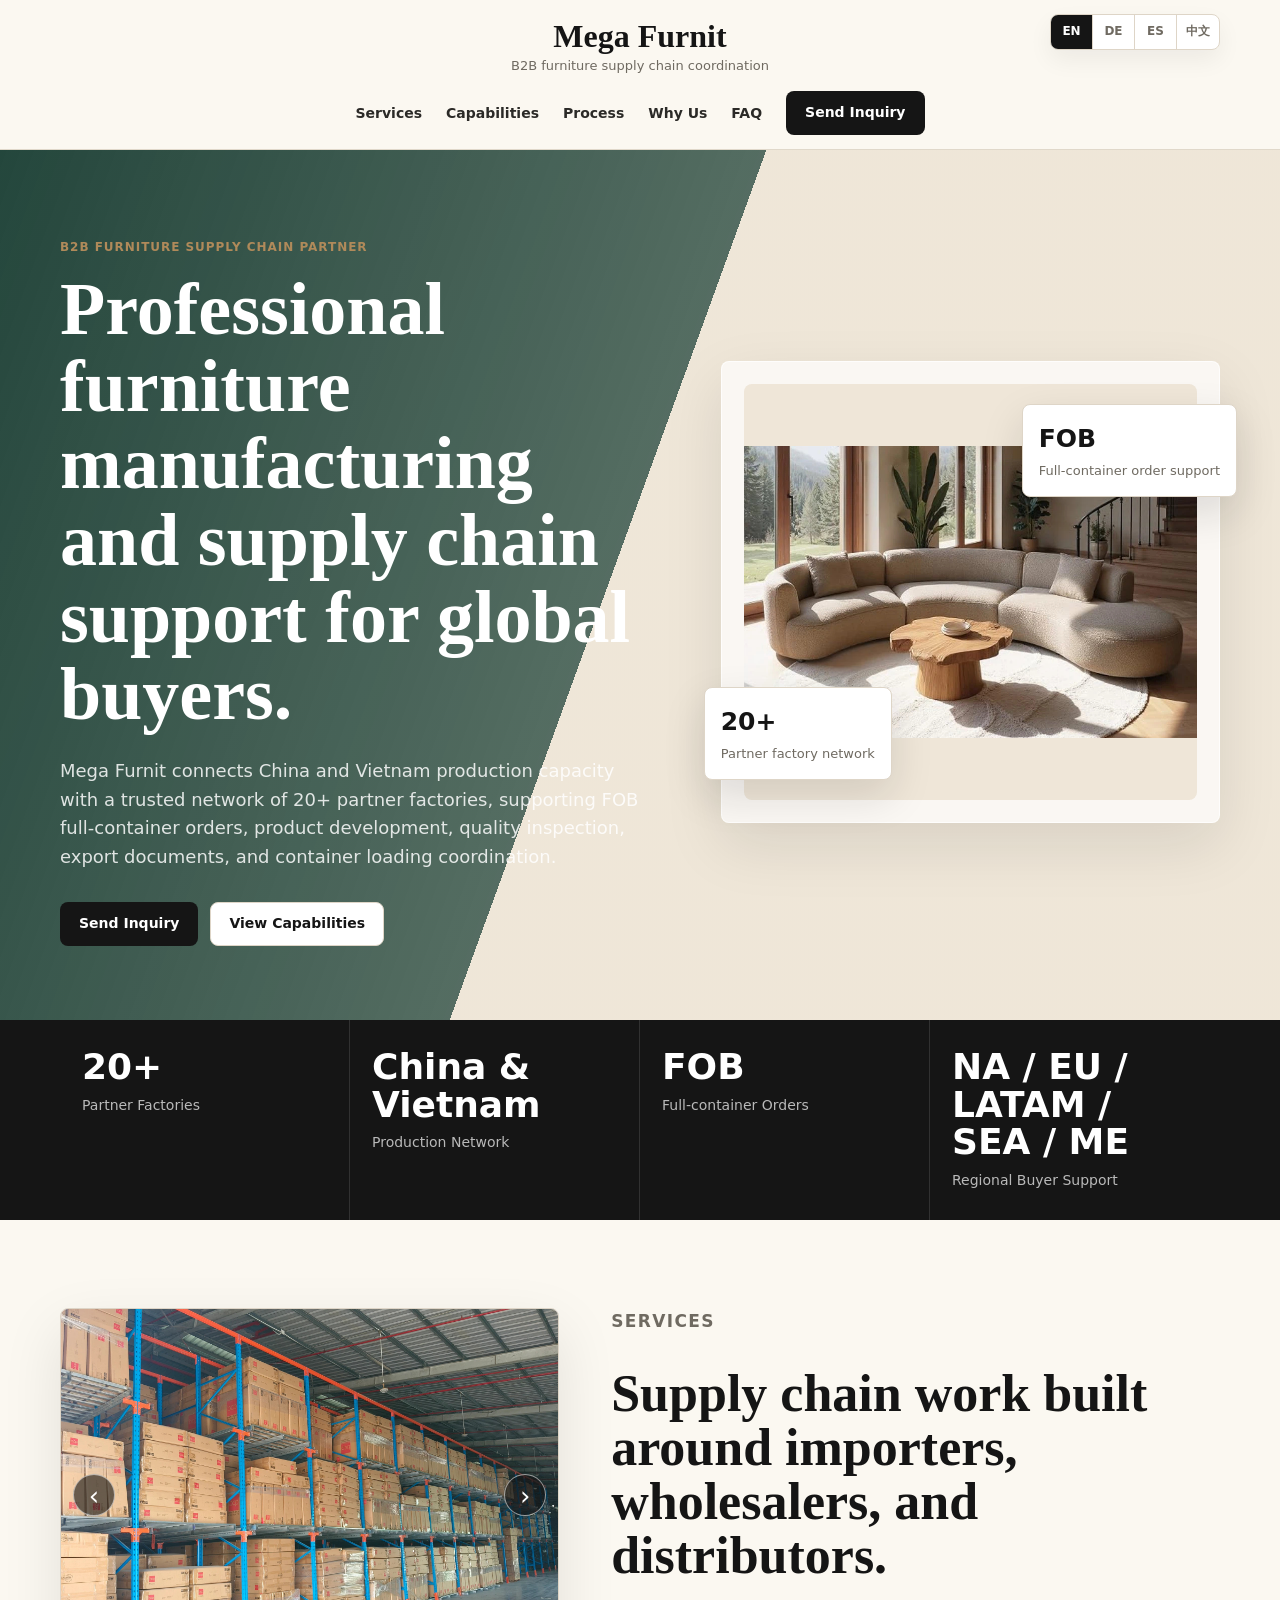
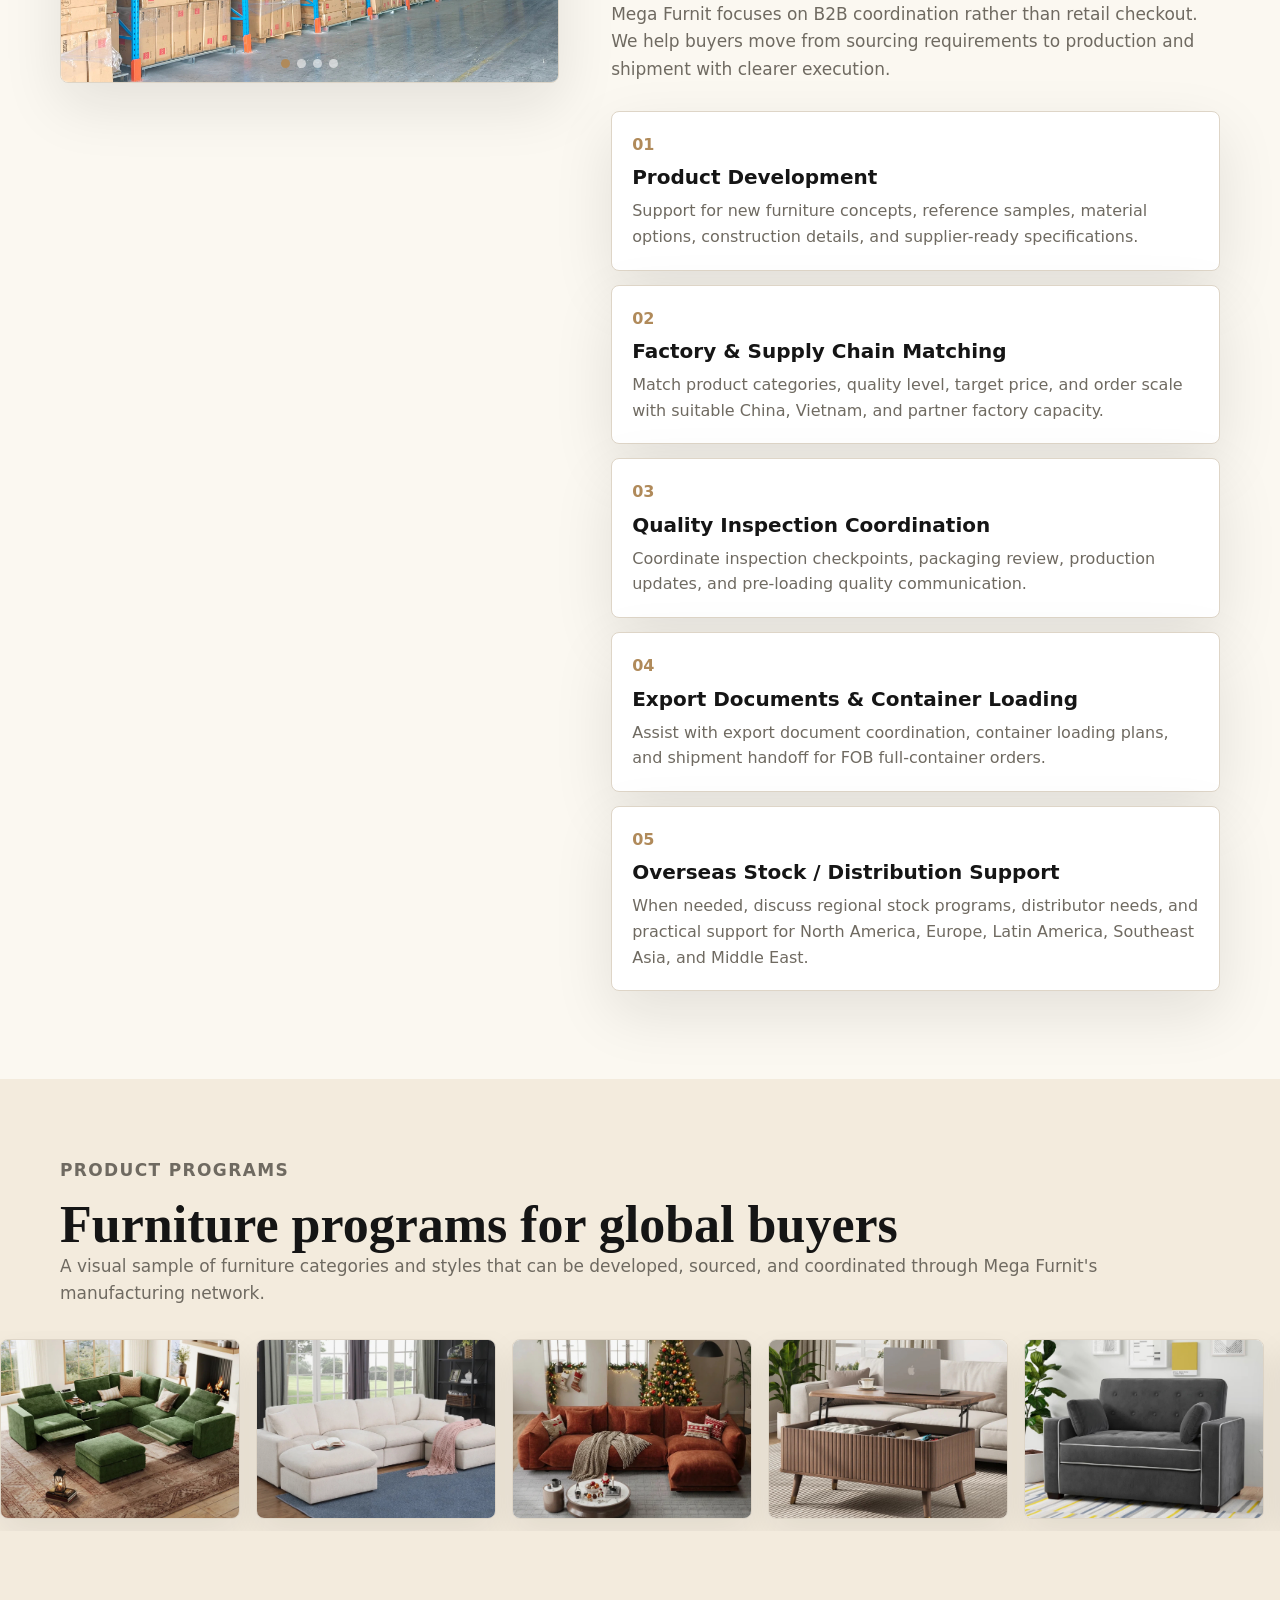
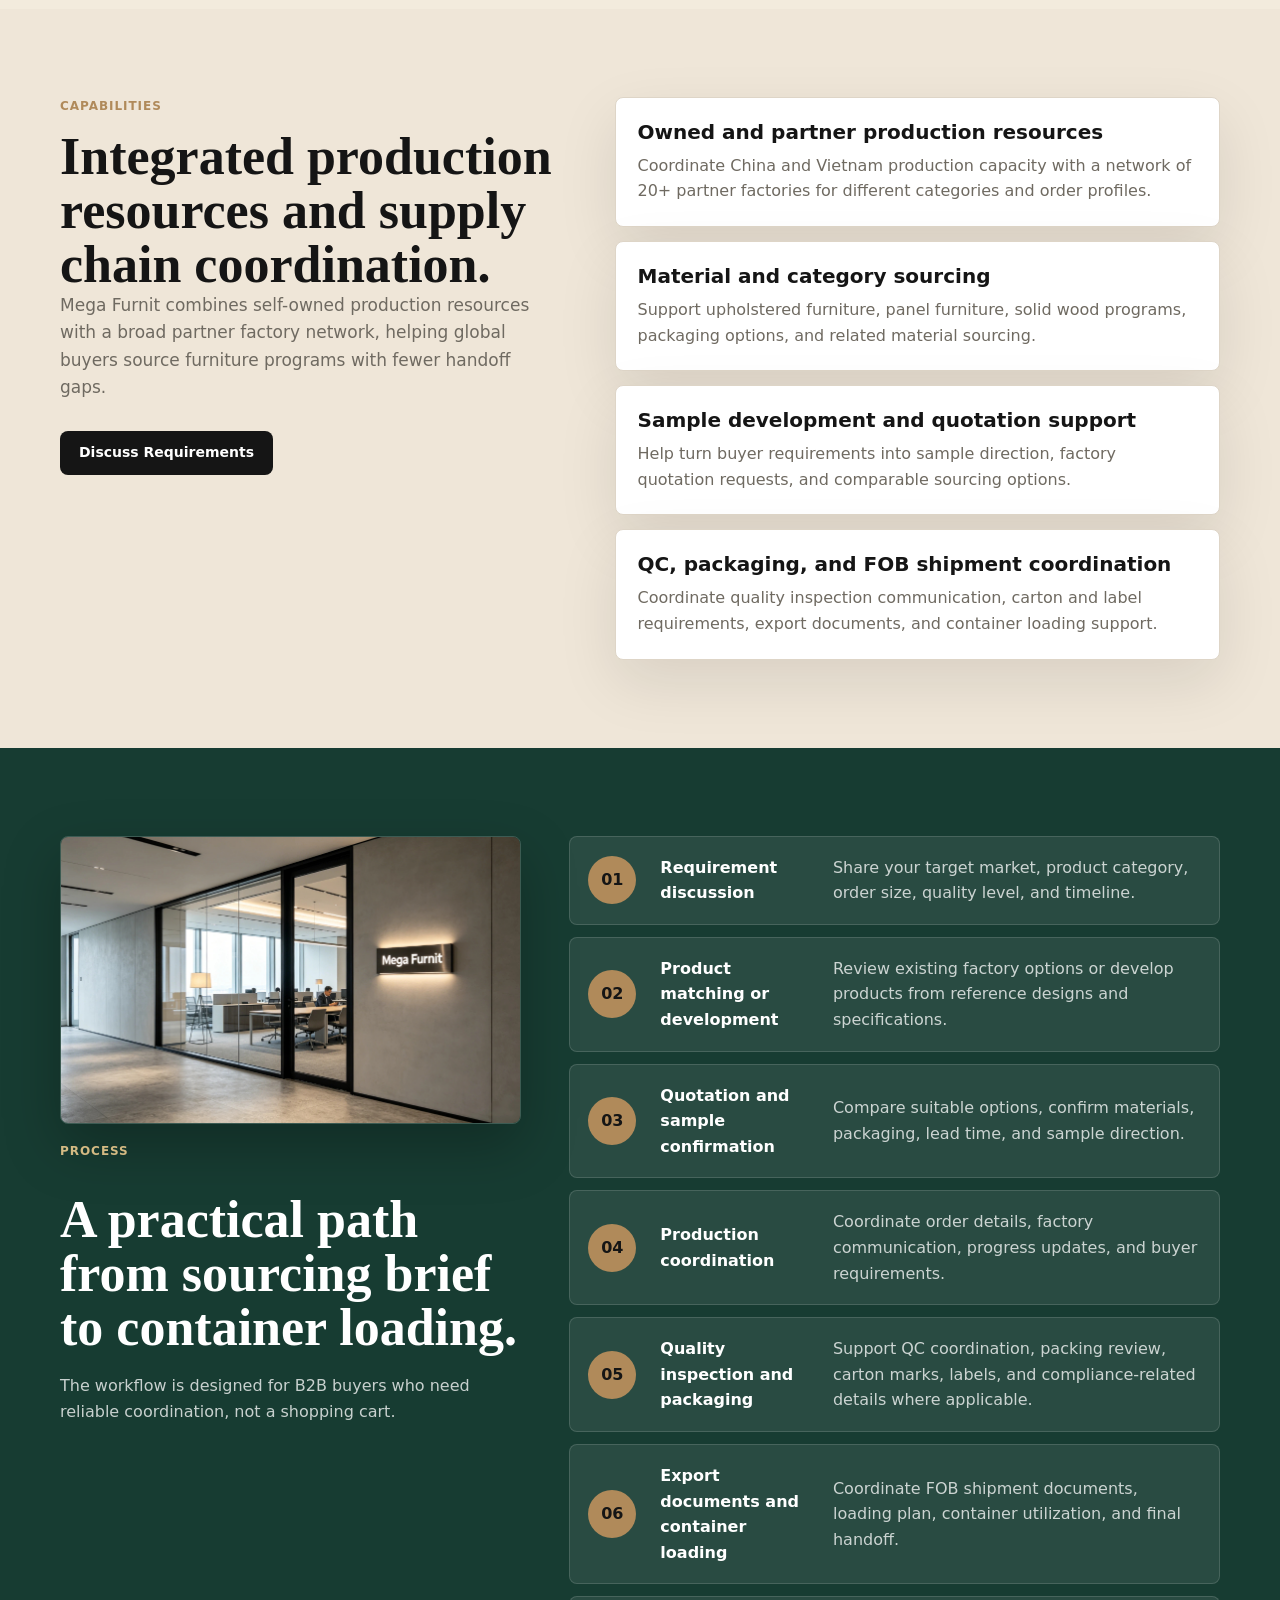
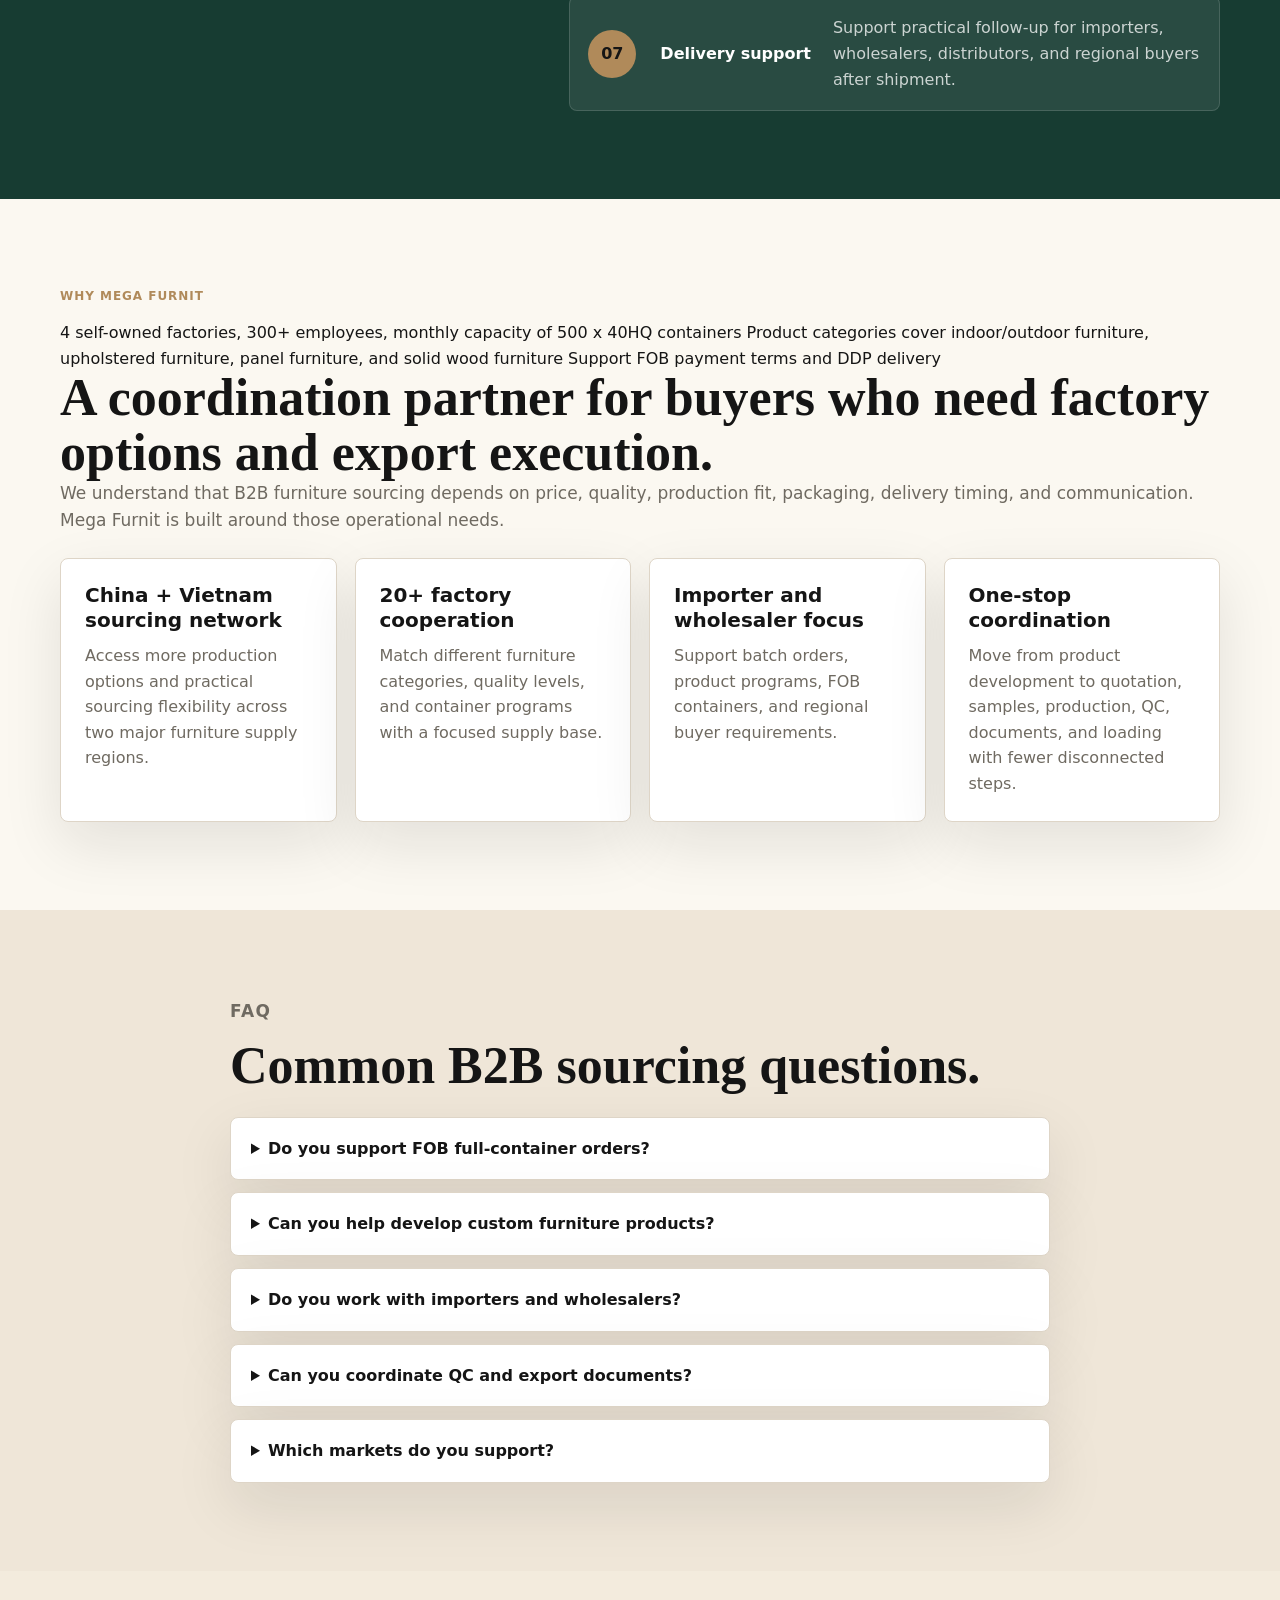
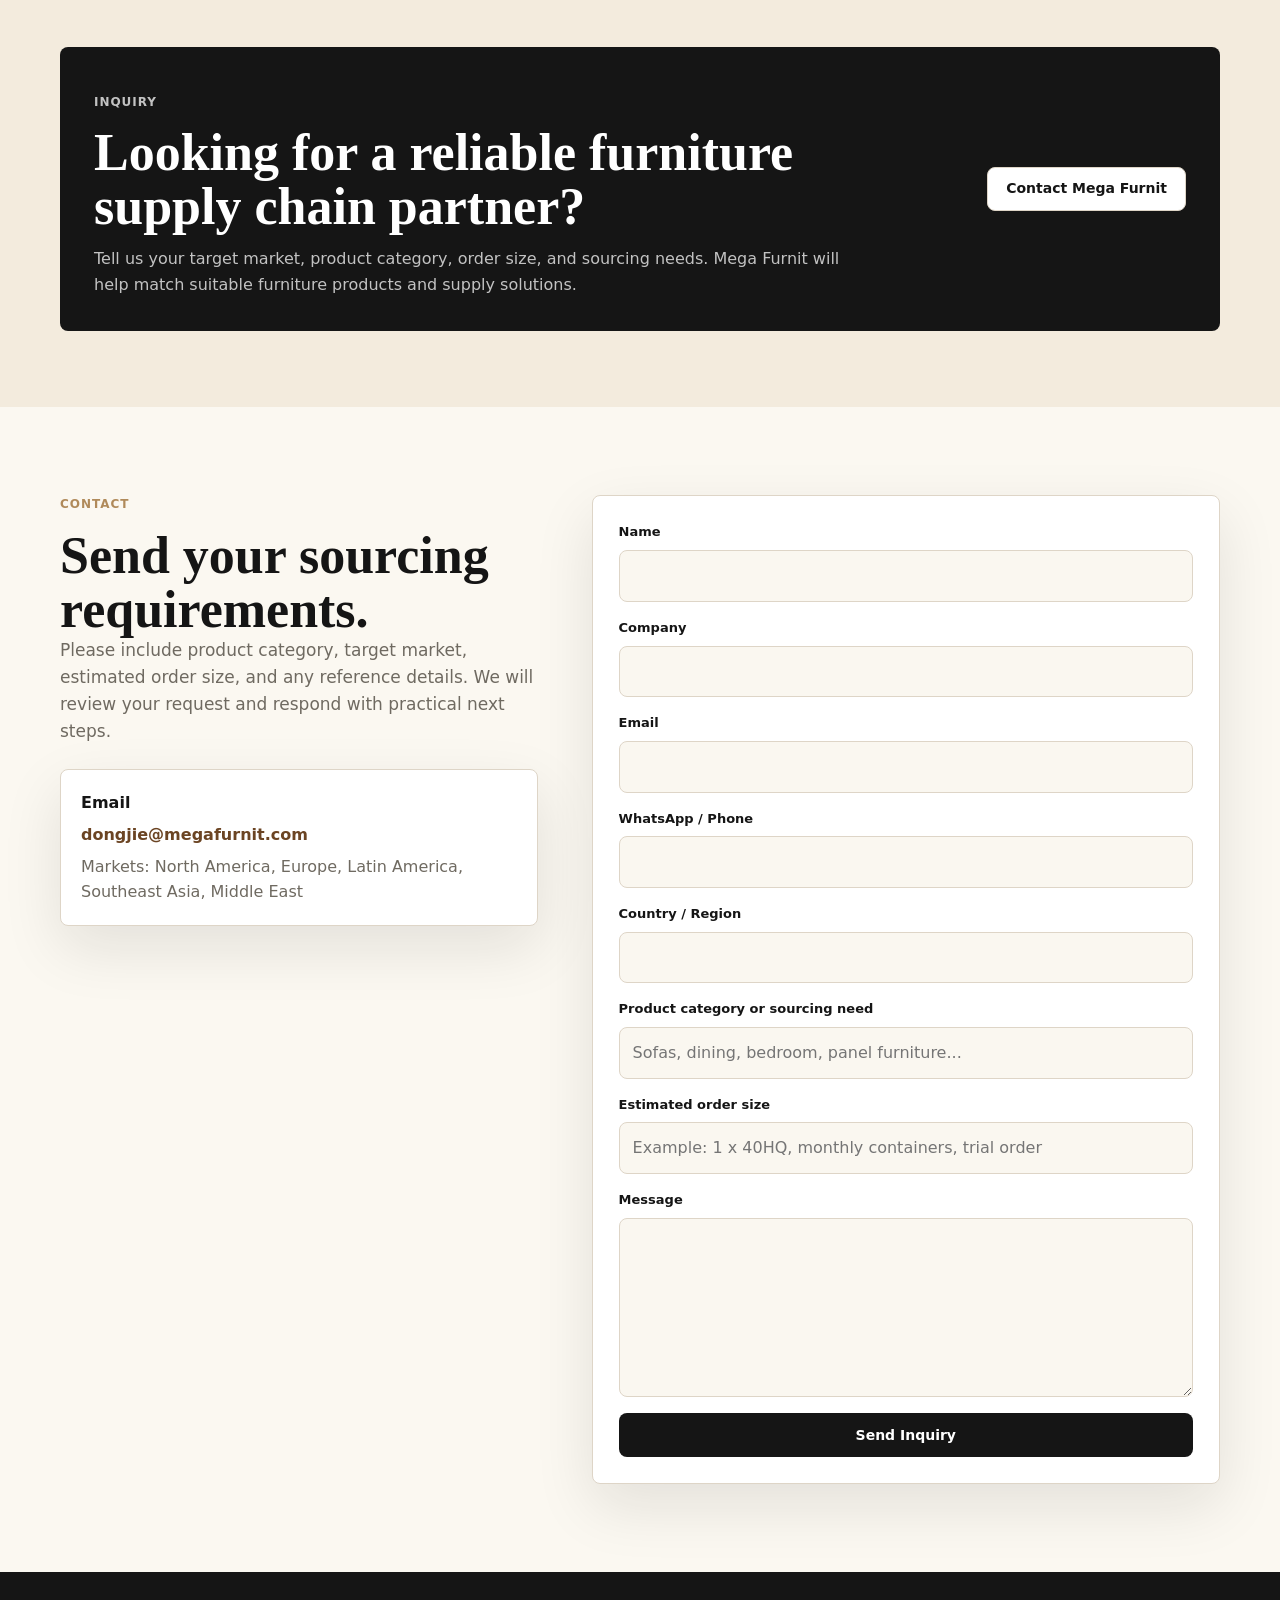
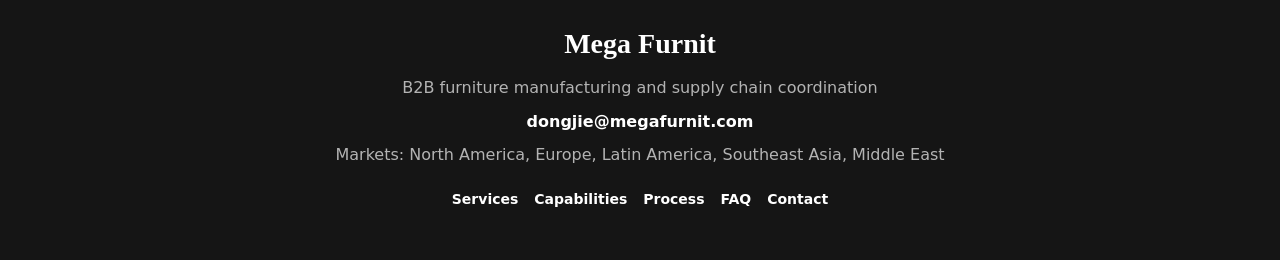
==== commit ebb88ff7: "Add files via upload" ====
--- a/index.html
+++ b/index.html
@@ -184,18 +184,25 @@
       </div>
     </section>
 
-    <section class="section" id="why">
-      <div class="container">
-        <div class="section-head">
+    <section class="section why-section" id="why">
+      <div class="container why-layout">
+        <aside class="why-summary" aria-label="Mega Furnit capability summary">
           <p class="eyebrow" data-i18n="whyEyebrow">Why Mega Furnit</p>
-          <h2 data-i18n="whyTitle">A coordination partner for buyers who need factory options and export execution.</h2>
-          <p data-i18n="whyText">We understand that B2B furniture sourcing depends on price, quality, production fit, packaging, delivery timing, and communication. Mega Furnit is built around those operational needs.</p>
-        </div>
-        <div class="reason-grid">
-          <article><h3 data-i18n="whyOneTitle">China + Vietnam sourcing network</h3><p data-i18n="whyOneText">Access more production options and practical sourcing flexibility across two major furniture supply regions.</p></article>
-          <article><h3 data-i18n="whyTwoTitle">20+ factory cooperation</h3><p data-i18n="whyTwoText">Match different furniture categories, quality levels, and container programs with a focused supply base.</p></article>
-          <article><h3 data-i18n="whyThreeTitle">Importer and wholesaler focus</h3><p data-i18n="whyThreeText">Support batch orders, product programs, FOB containers, and regional buyer requirements.</p></article>
-          <article><h3 data-i18n="whyFourTitle">One-stop coordination</h3><p data-i18n="whyFourText">Move from product development to quotation, samples, production, QC, documents, and loading with fewer disconnected steps.</p></article>
+          <p data-i18n="whySummary">4 self-owned factories, 300+ employees, monthly capacity of 500 x 40HQ containers
+Product categories cover indoor/outdoor furniture, upholstered furniture, panel furniture, and solid wood furniture
+Support FOB payment terms and DDP delivery</p>
+        </aside>
+        <div class="why-content">
+          <div class="section-head single">
+            <h2 data-i18n="whyTitle">A coordination partner for buyers who need factory options and export execution.</h2>
+            <p data-i18n="whyText">We understand that B2B furniture sourcing depends on price, quality, production fit, packaging, delivery timing, and communication. Mega Furnit is built around those operational needs.</p>
+          </div>
+          <div class="reason-grid">
+            <article><h3 data-i18n="whyOneTitle">China + Vietnam sourcing network</h3><p data-i18n="whyOneText">Access more production options and practical sourcing flexibility across two major furniture supply regions.</p></article>
+            <article><h3 data-i18n="whyTwoTitle">20+ factory cooperation</h3><p data-i18n="whyTwoText">Match different furniture categories, quality levels, and container programs with a focused supply base.</p></article>
+            <article><h3 data-i18n="whyThreeTitle">Importer and wholesaler focus</h3><p data-i18n="whyThreeText">Support batch orders, product programs, FOB containers, and regional buyer requirements.</p></article>
+            <article><h3 data-i18n="whyFourTitle">One-stop coordination</h3><p data-i18n="whyFourText">Move from product development to quotation, samples, production, QC, documents, and loading with fewer disconnected steps.</p></article>
+          </div>
         </div>
       </div>
     </section>
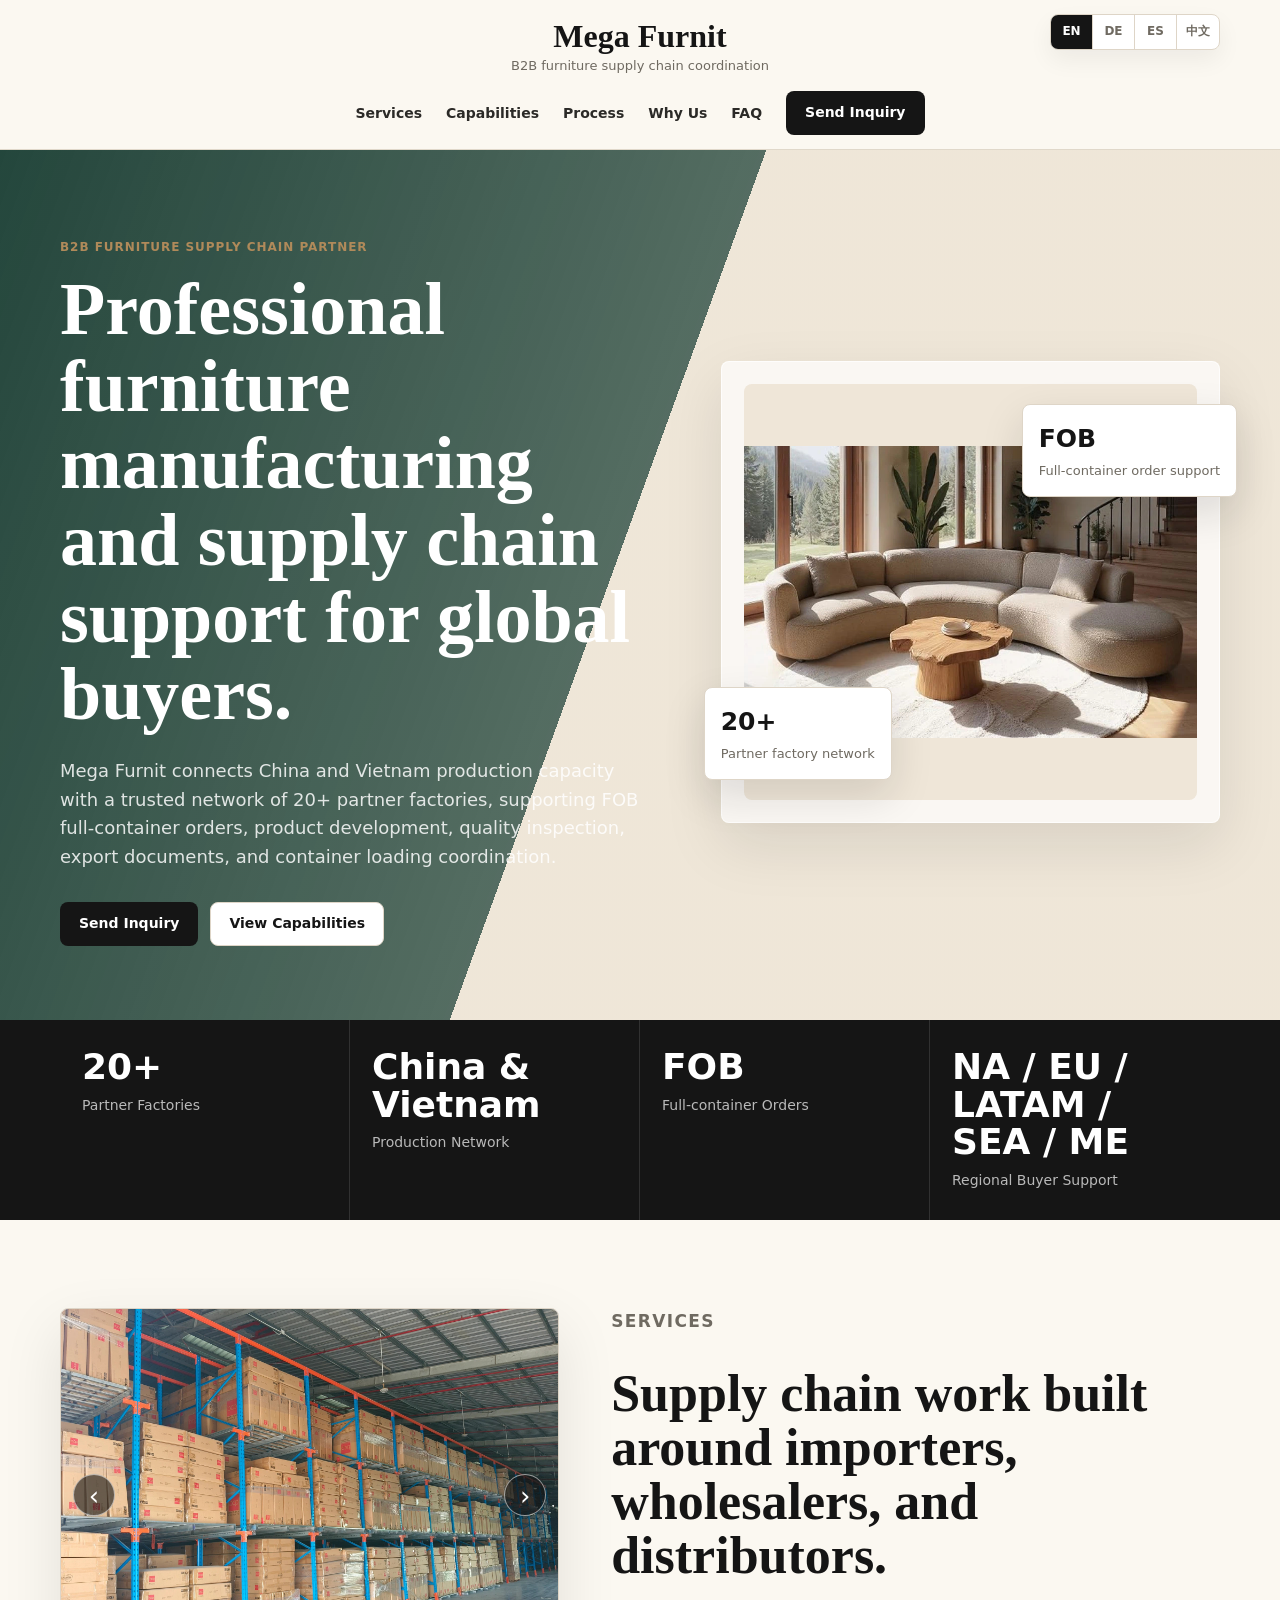
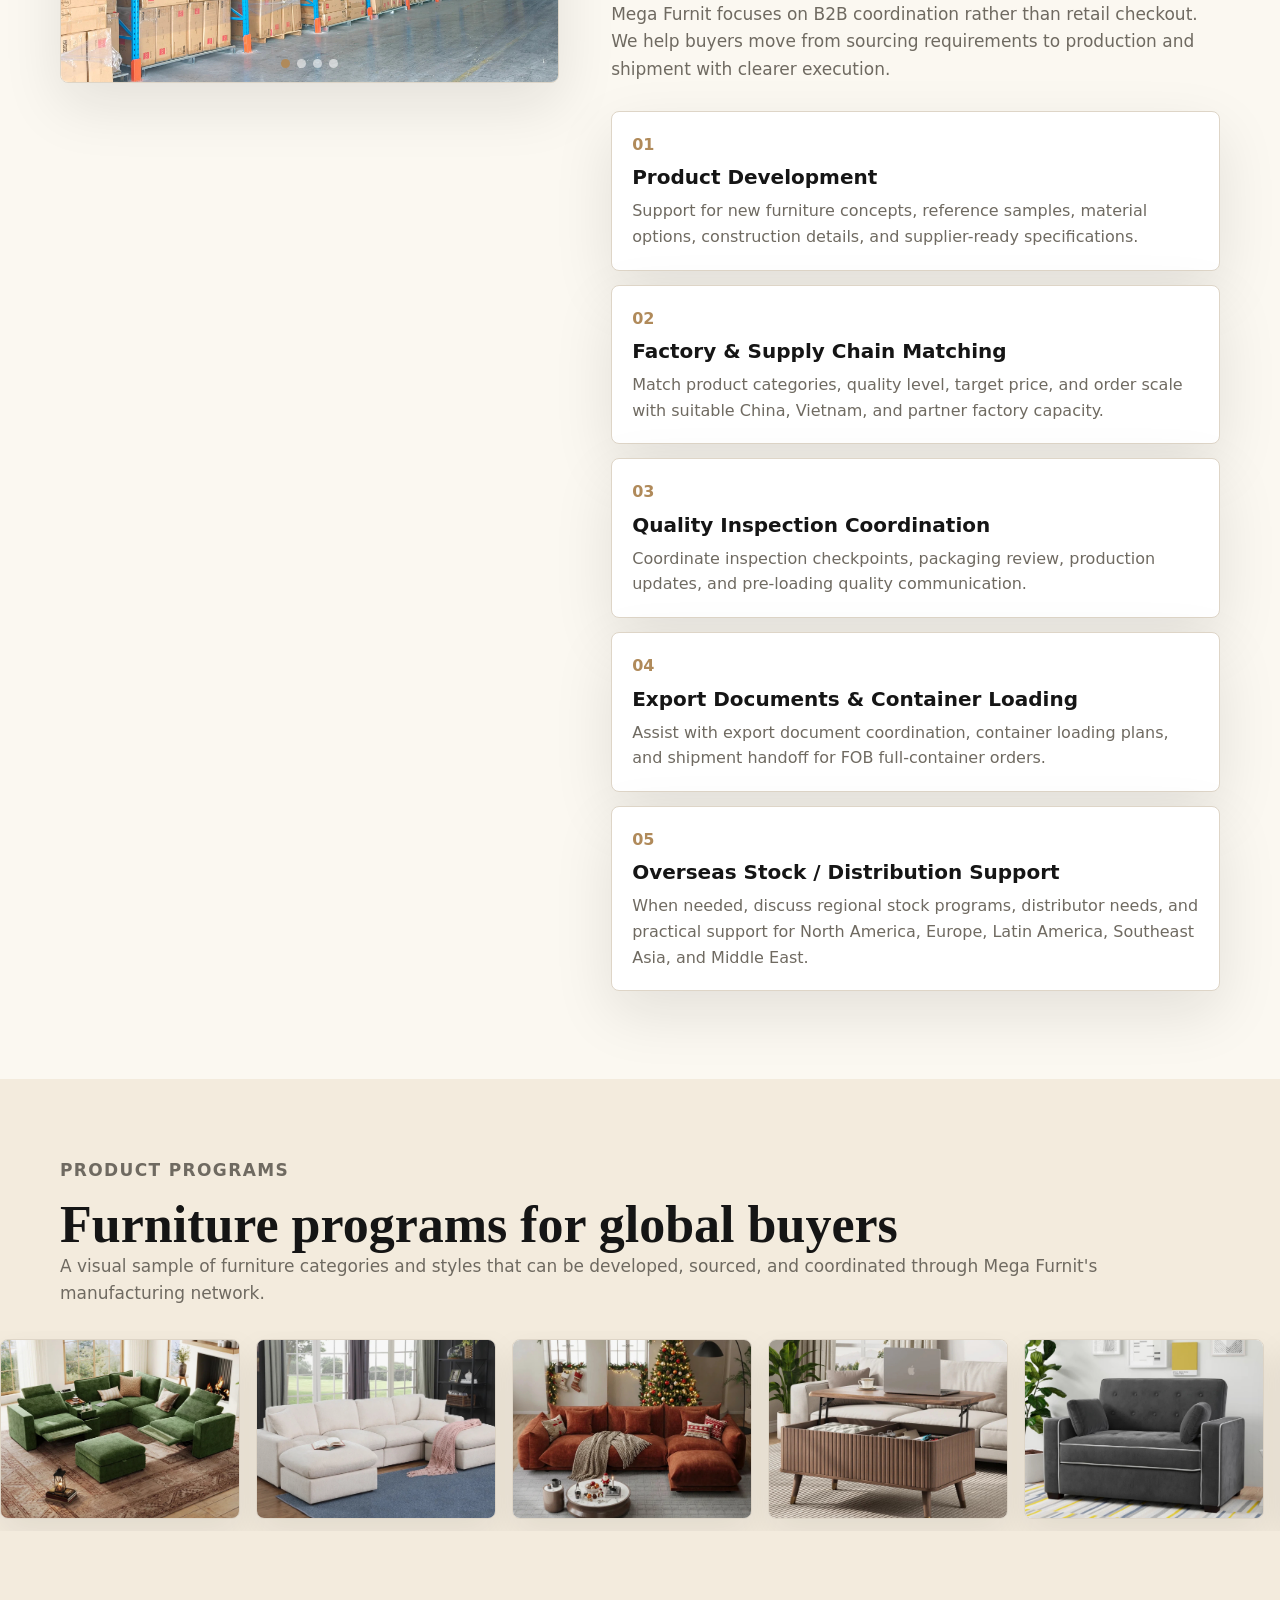
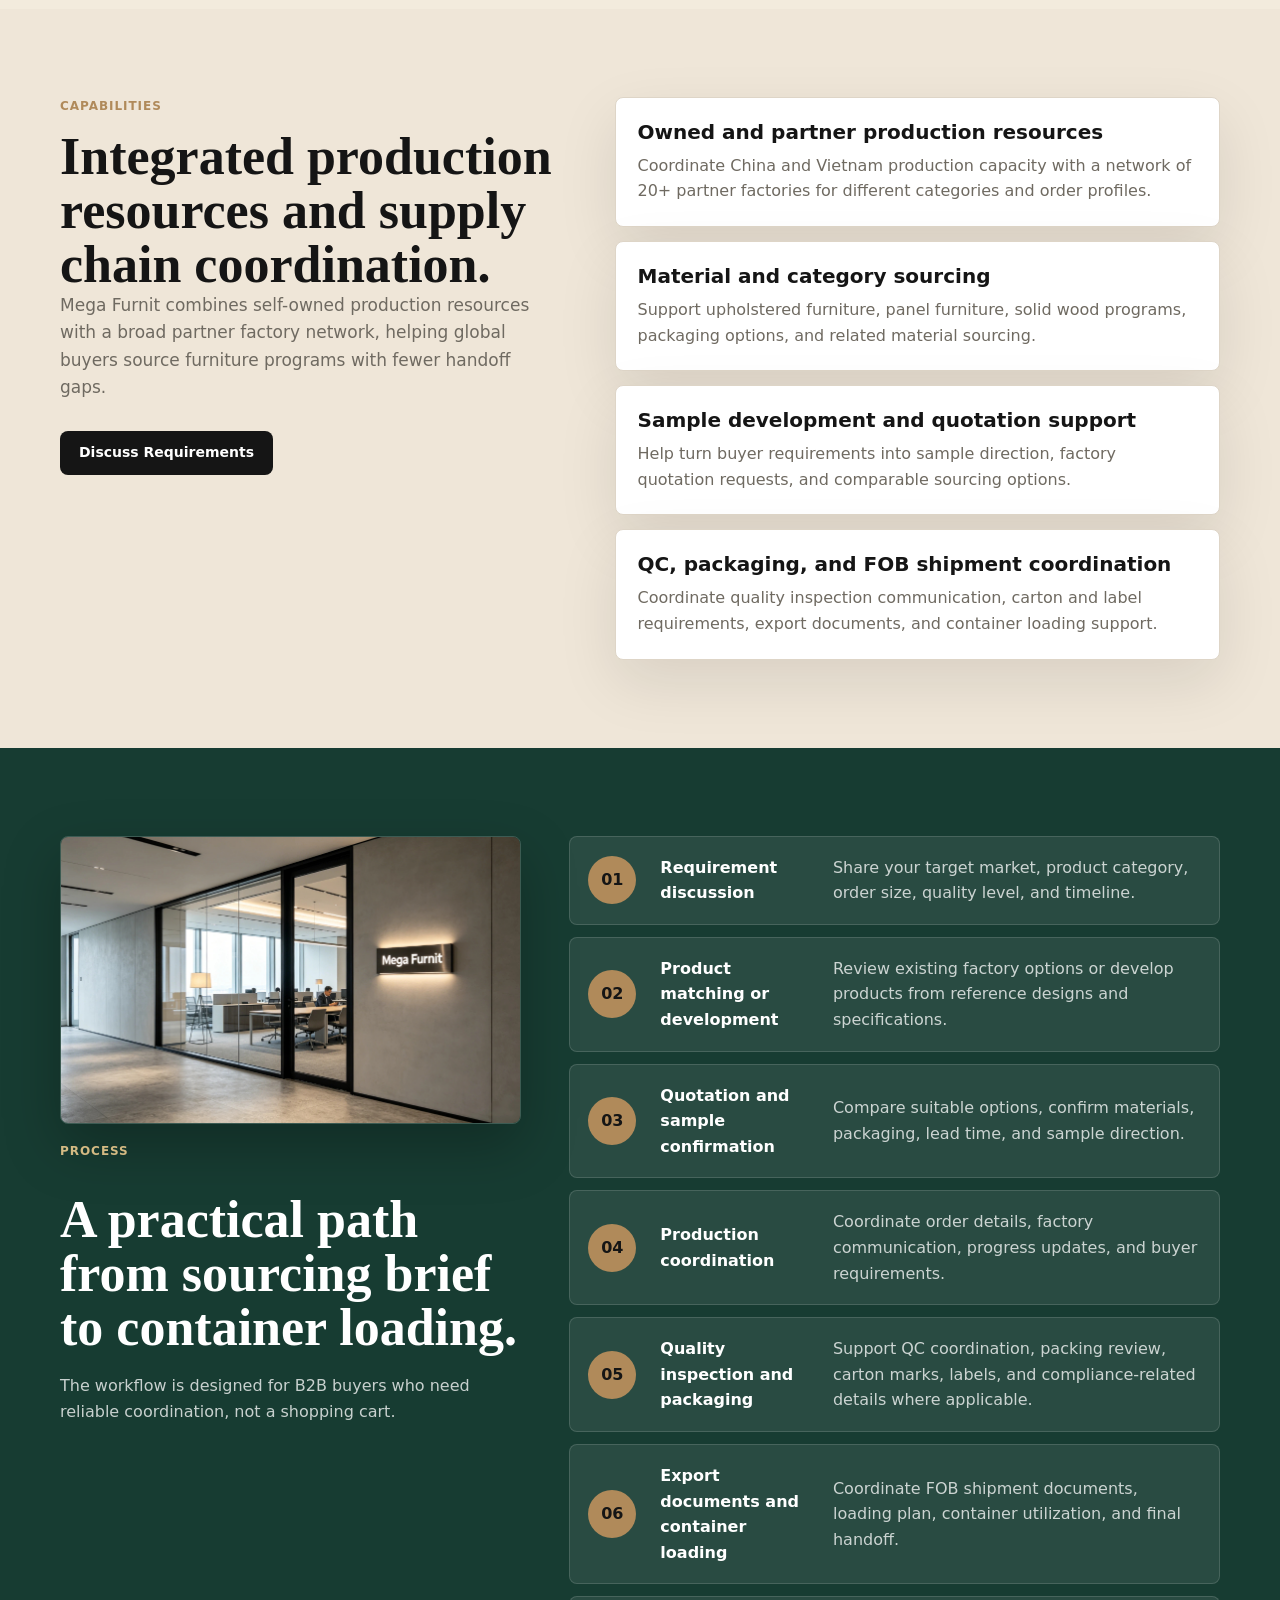
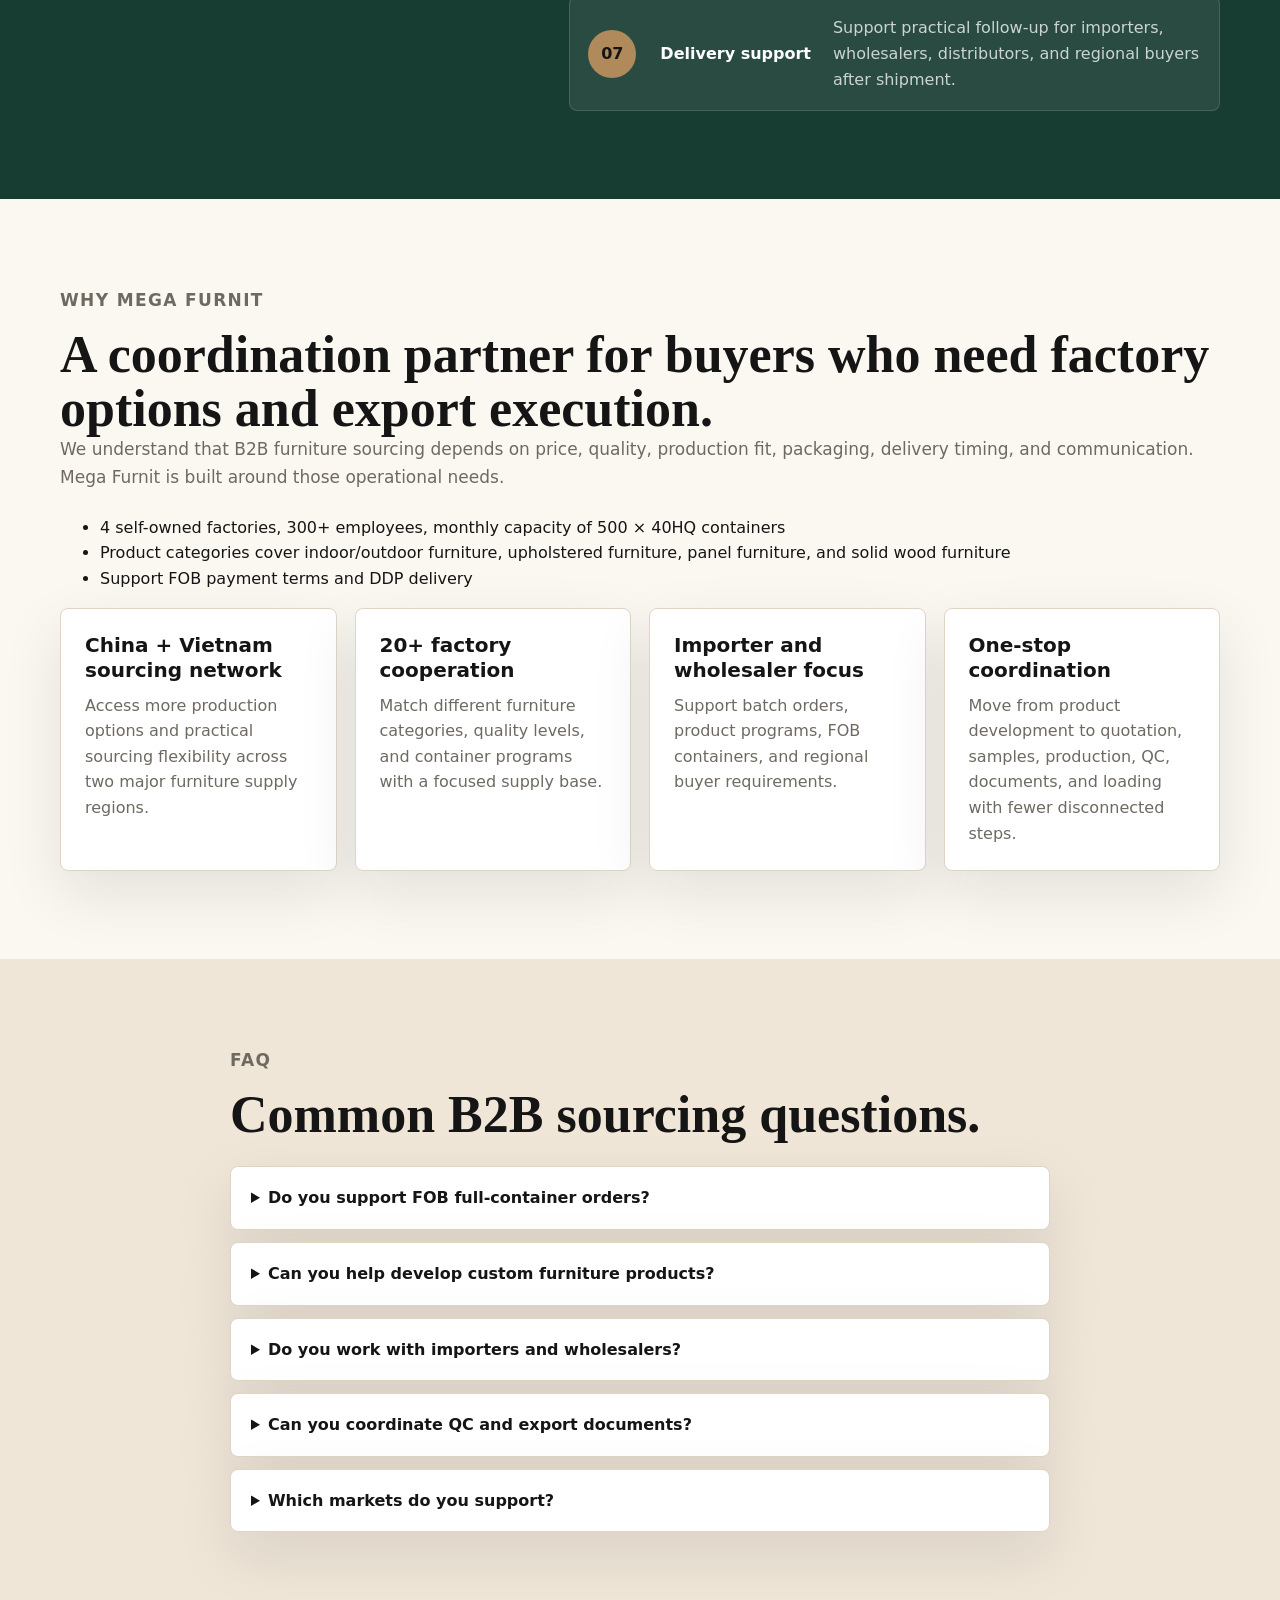
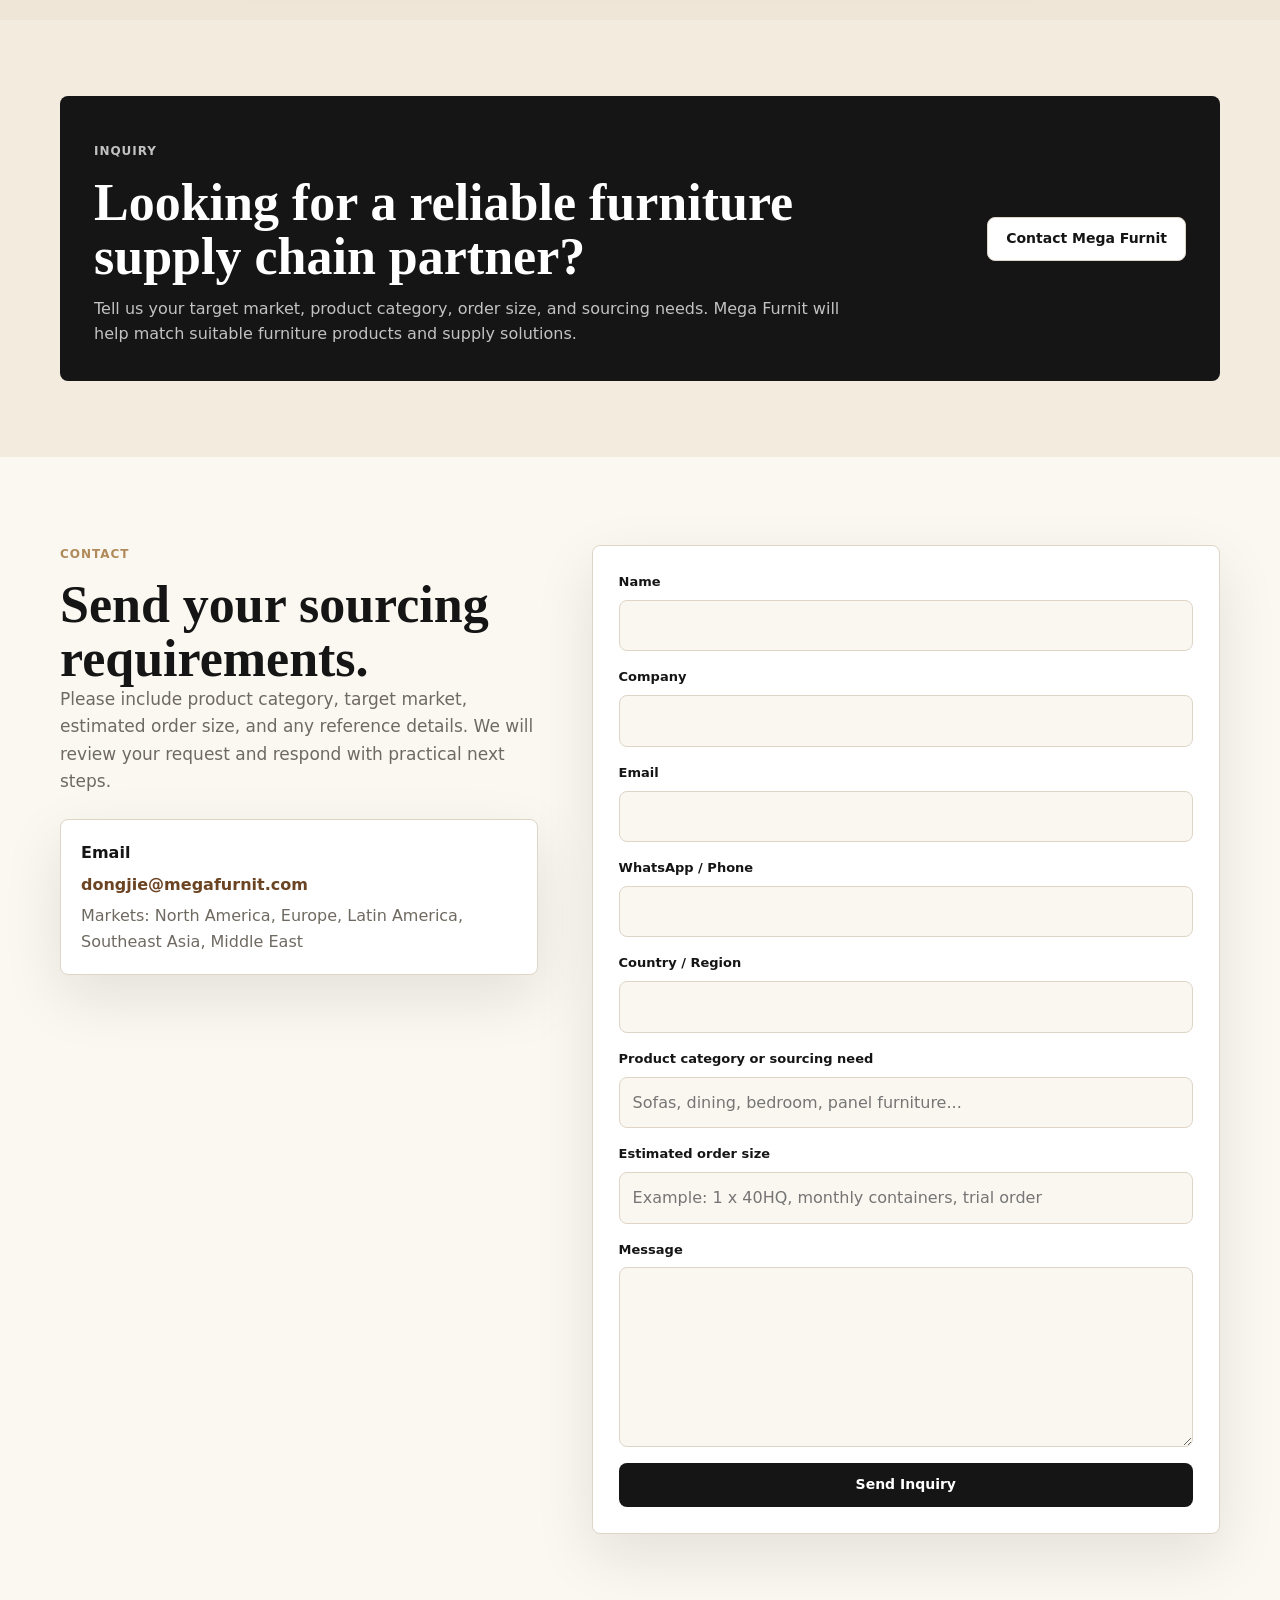
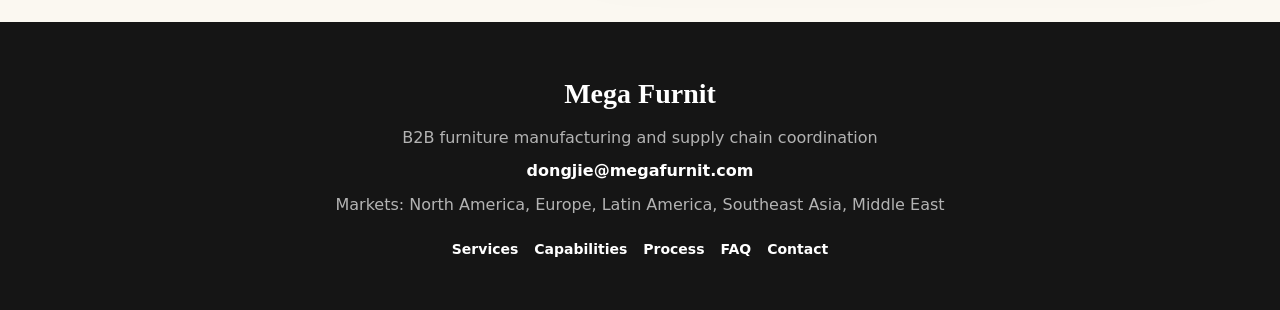
==== commit 25d15b0f: "Add files via upload" ====
--- a/index.html
+++ b/index.html
@@ -185,24 +185,22 @@
     </section>
 
     <section class="section why-section" id="why">
-      <div class="container why-layout">
-        <aside class="why-summary" aria-label="Mega Furnit capability summary">
+      <div class="container">
+        <div class="section-head single why-intro">
           <p class="eyebrow" data-i18n="whyEyebrow">Why Mega Furnit</p>
-          <p data-i18n="whySummary">4 self-owned factories, 300+ employees, monthly capacity of 500 x 40HQ containers
-Product categories cover indoor/outdoor furniture, upholstered furniture, panel furniture, and solid wood furniture
-Support FOB payment terms and DDP delivery</p>
-        </aside>
-        <div class="why-content">
-          <div class="section-head single">
-            <h2 data-i18n="whyTitle">A coordination partner for buyers who need factory options and export execution.</h2>
-            <p data-i18n="whyText">We understand that B2B furniture sourcing depends on price, quality, production fit, packaging, delivery timing, and communication. Mega Furnit is built around those operational needs.</p>
-          </div>
-          <div class="reason-grid">
-            <article><h3 data-i18n="whyOneTitle">China + Vietnam sourcing network</h3><p data-i18n="whyOneText">Access more production options and practical sourcing flexibility across two major furniture supply regions.</p></article>
-            <article><h3 data-i18n="whyTwoTitle">20+ factory cooperation</h3><p data-i18n="whyTwoText">Match different furniture categories, quality levels, and container programs with a focused supply base.</p></article>
-            <article><h3 data-i18n="whyThreeTitle">Importer and wholesaler focus</h3><p data-i18n="whyThreeText">Support batch orders, product programs, FOB containers, and regional buyer requirements.</p></article>
-            <article><h3 data-i18n="whyFourTitle">One-stop coordination</h3><p data-i18n="whyFourText">Move from product development to quotation, samples, production, QC, documents, and loading with fewer disconnected steps.</p></article>
-          </div>
+          <h2 data-i18n="whyTitle">A coordination partner for buyers who need factory options and export execution.</h2>
+          <p data-i18n="whyText">We understand that B2B furniture sourcing depends on price, quality, production fit, packaging, delivery timing, and communication. Mega Furnit is built around those operational needs.</p>
+        </div>
+        <ul class="why-summary-grid" data-i18n-list="whySummary" aria-label="Mega Furnit capability summary">
+          <li>4 self-owned factories, 300+ employees, monthly capacity of 500 × 40HQ containers</li>
+          <li>Product categories cover indoor/outdoor furniture, upholstered furniture, panel furniture, and solid wood furniture</li>
+          <li>Support FOB payment terms and DDP delivery</li>
+        </ul>
+        <div class="reason-grid">
+          <article><h3 data-i18n="whyOneTitle">China + Vietnam sourcing network</h3><p data-i18n="whyOneText">Access more production options and practical sourcing flexibility across two major furniture supply regions.</p></article>
+          <article><h3 data-i18n="whyTwoTitle">20+ factory cooperation</h3><p data-i18n="whyTwoText">Match different furniture categories, quality levels, and container programs with a focused supply base.</p></article>
+          <article><h3 data-i18n="whyThreeTitle">Importer and wholesaler focus</h3><p data-i18n="whyThreeText">Support batch orders, product programs, FOB containers, and regional buyer requirements.</p></article>
+          <article><h3 data-i18n="whyFourTitle">One-stop coordination</h3><p data-i18n="whyFourText">Move from product development to quotation, samples, production, QC, documents, and loading with fewer disconnected steps.</p></article>
         </div>
       </div>
     </section>
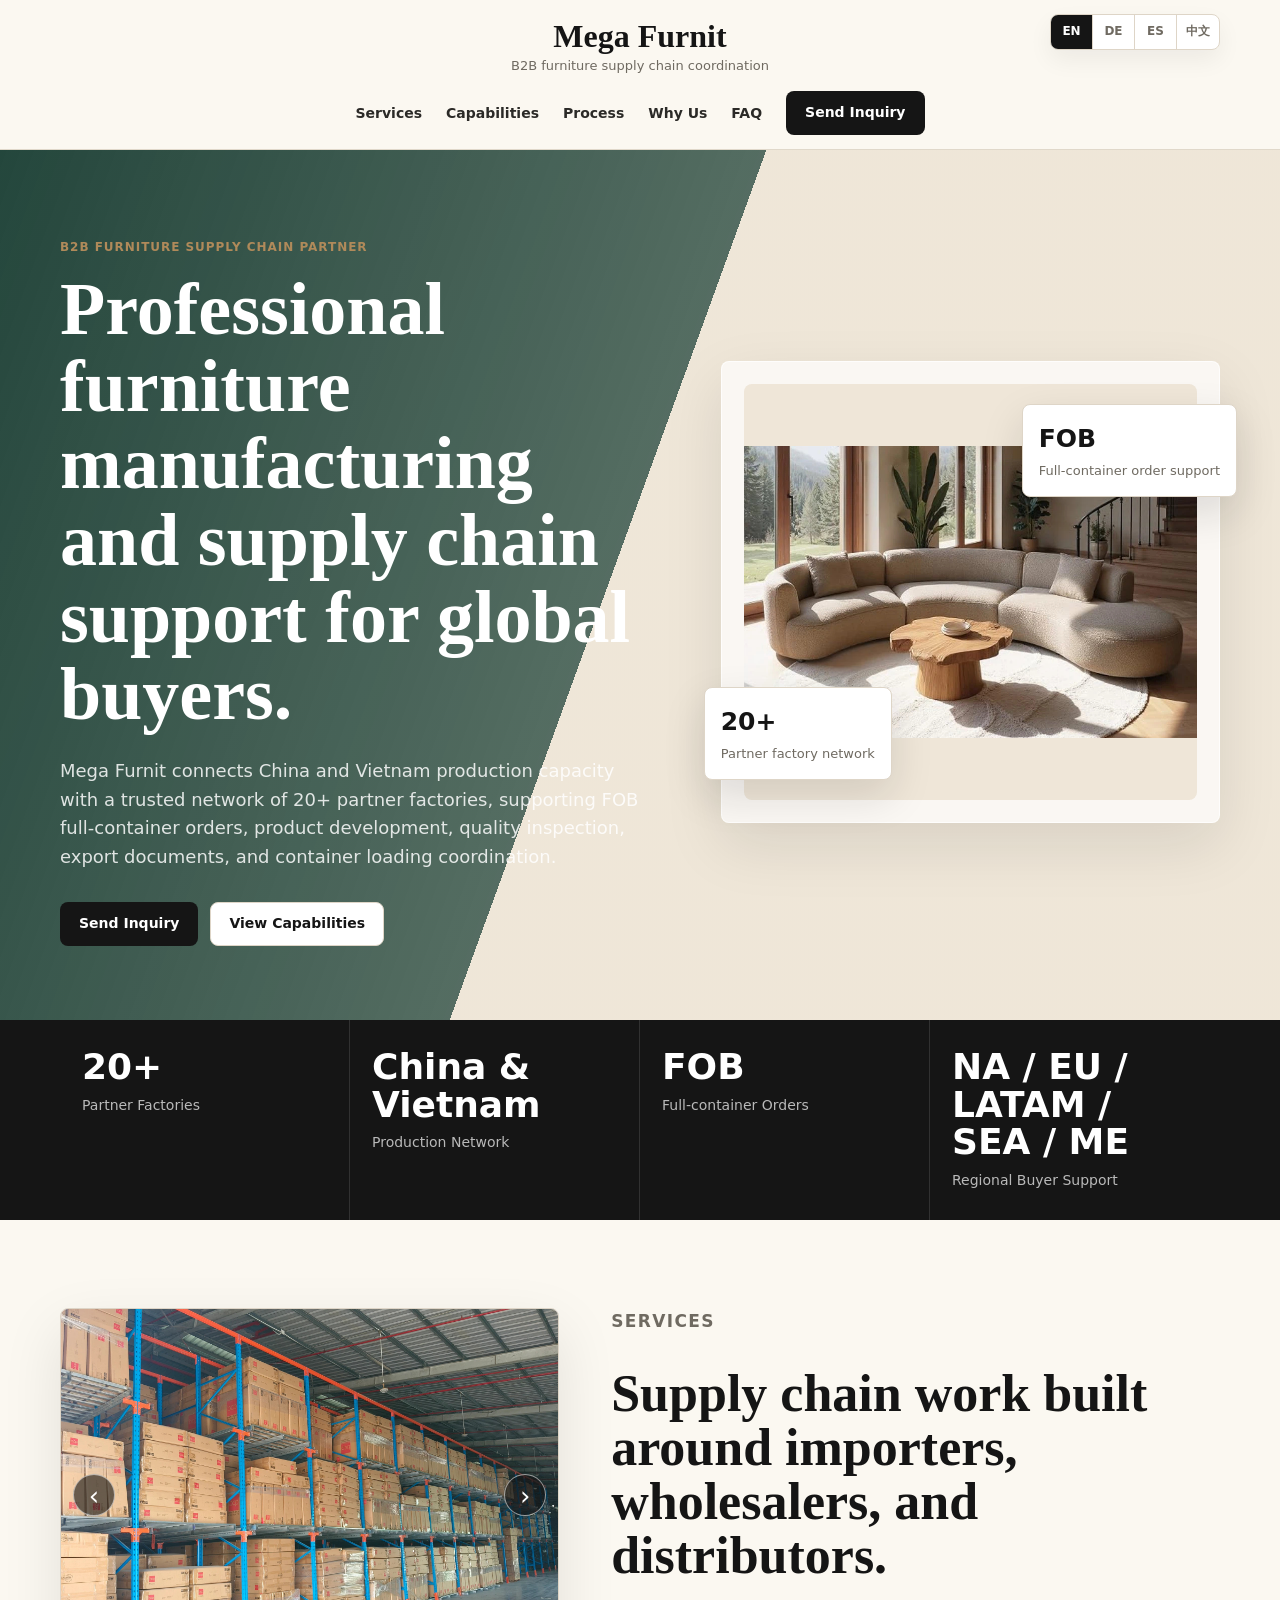
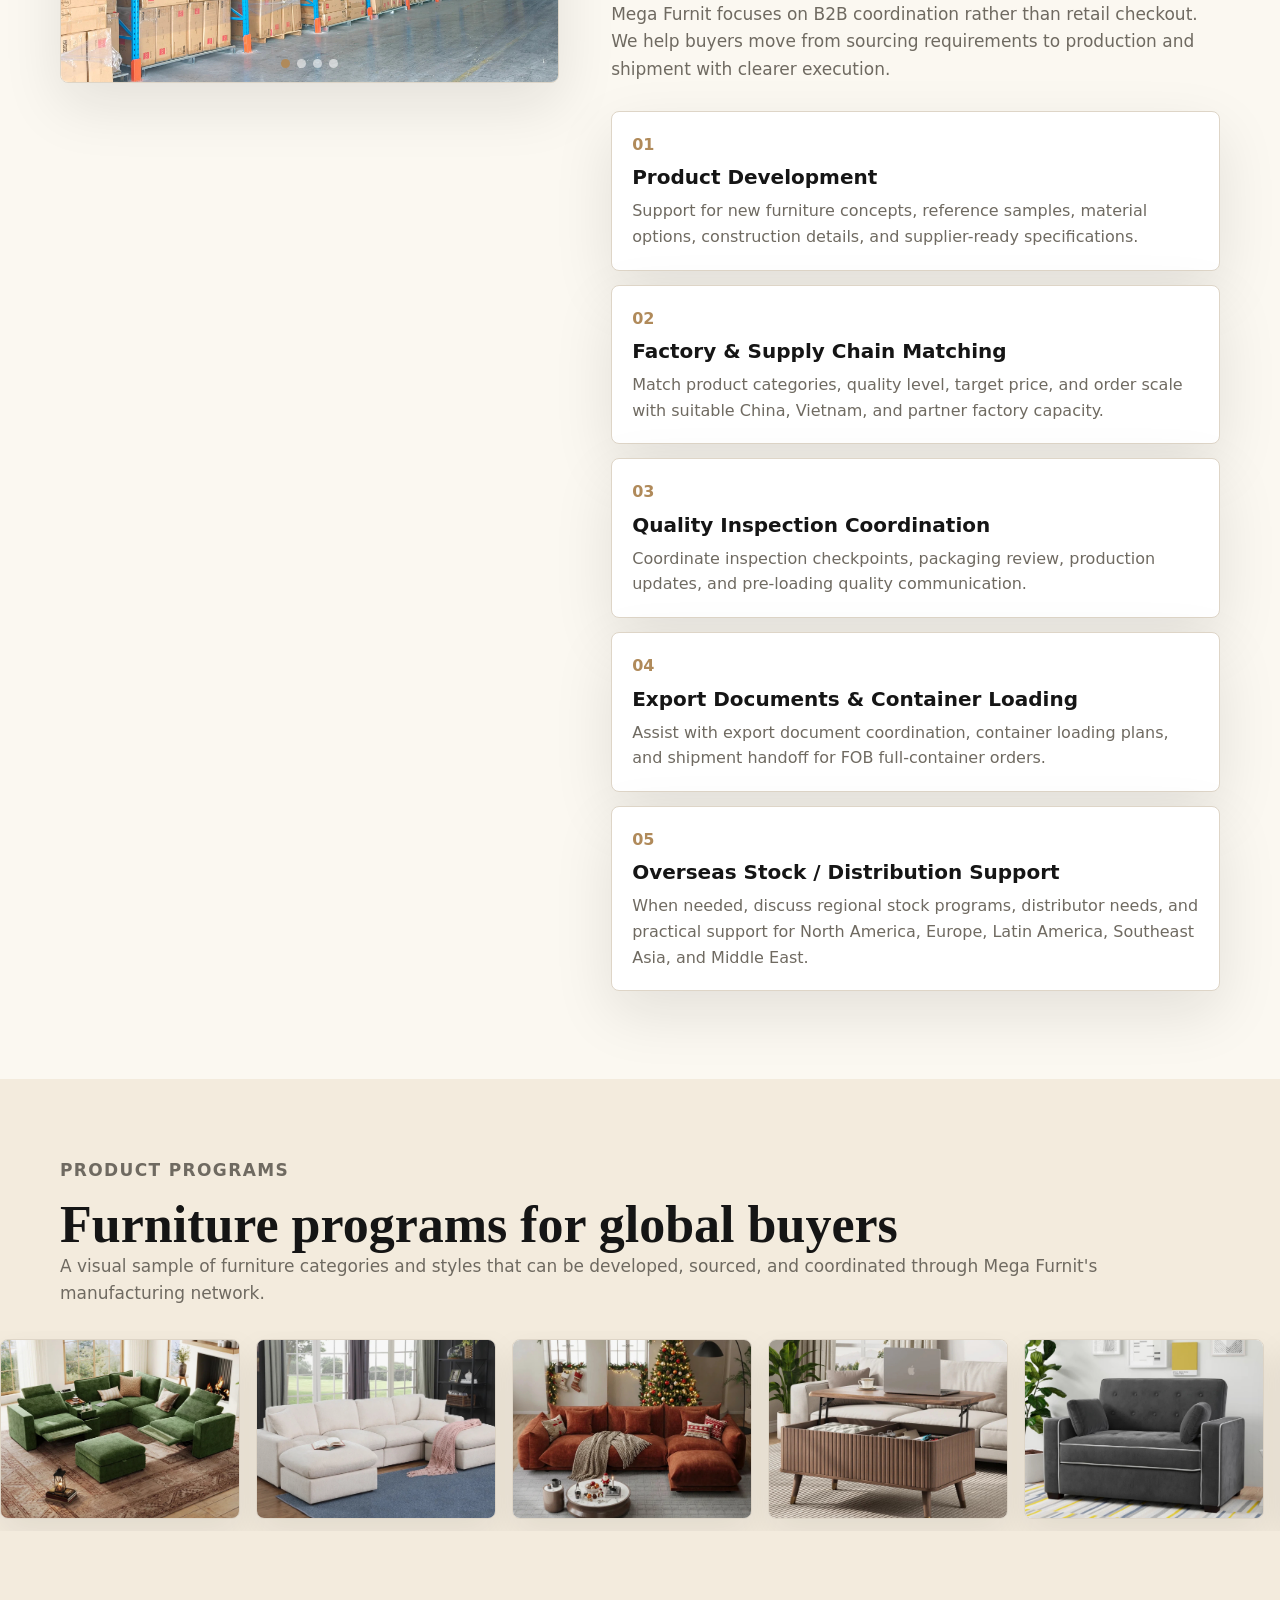
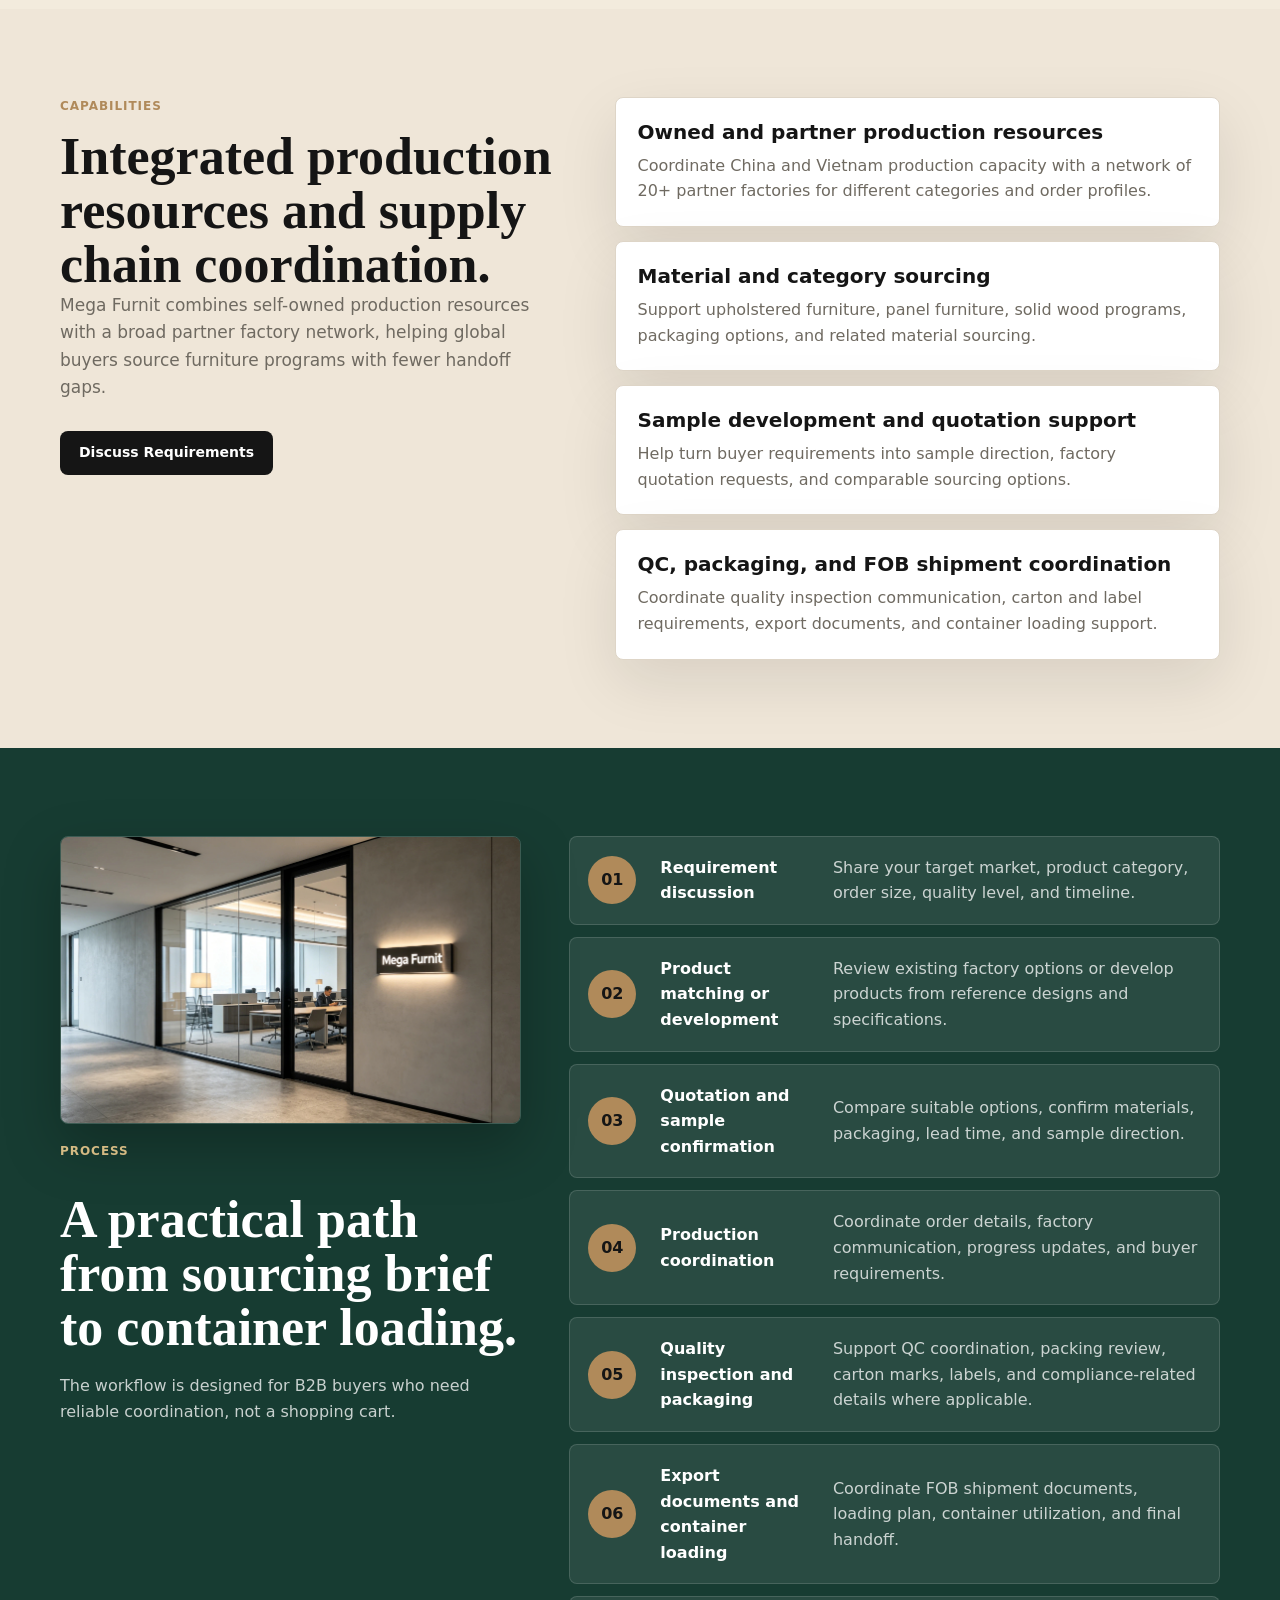
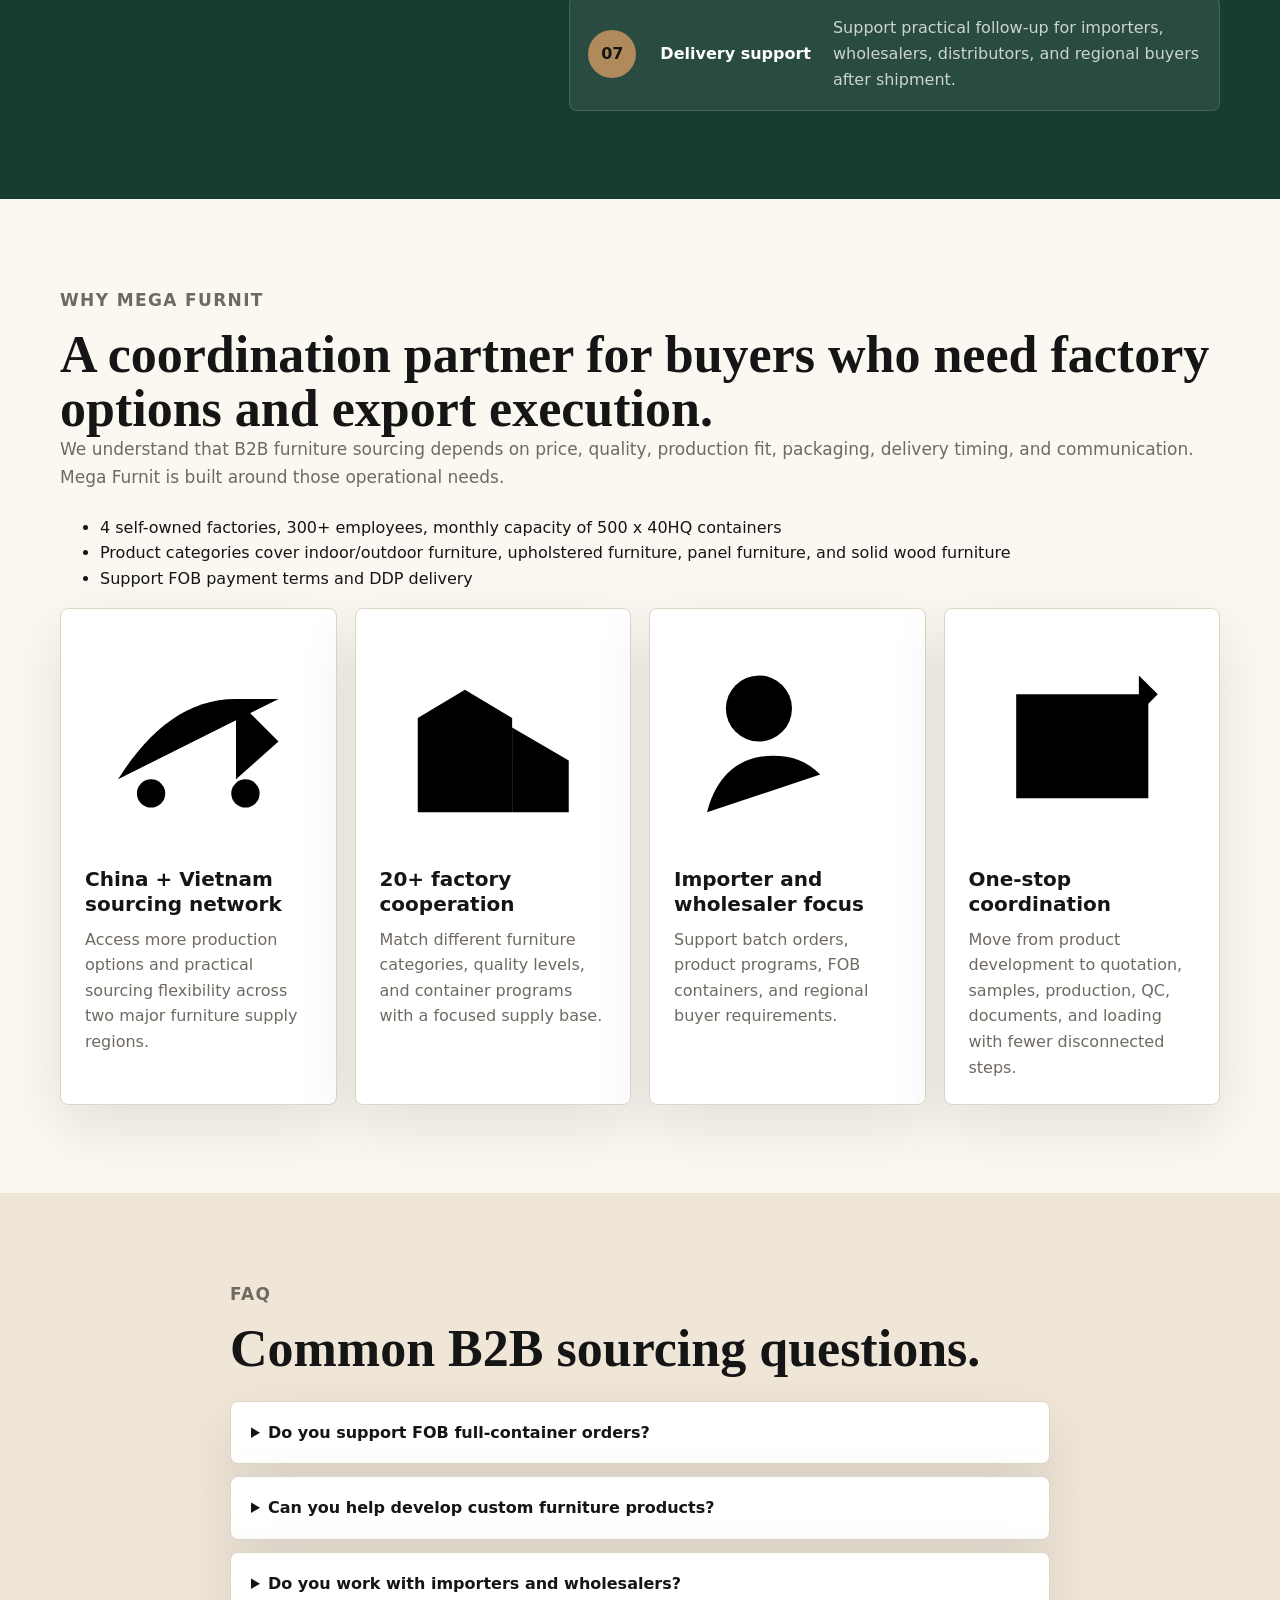
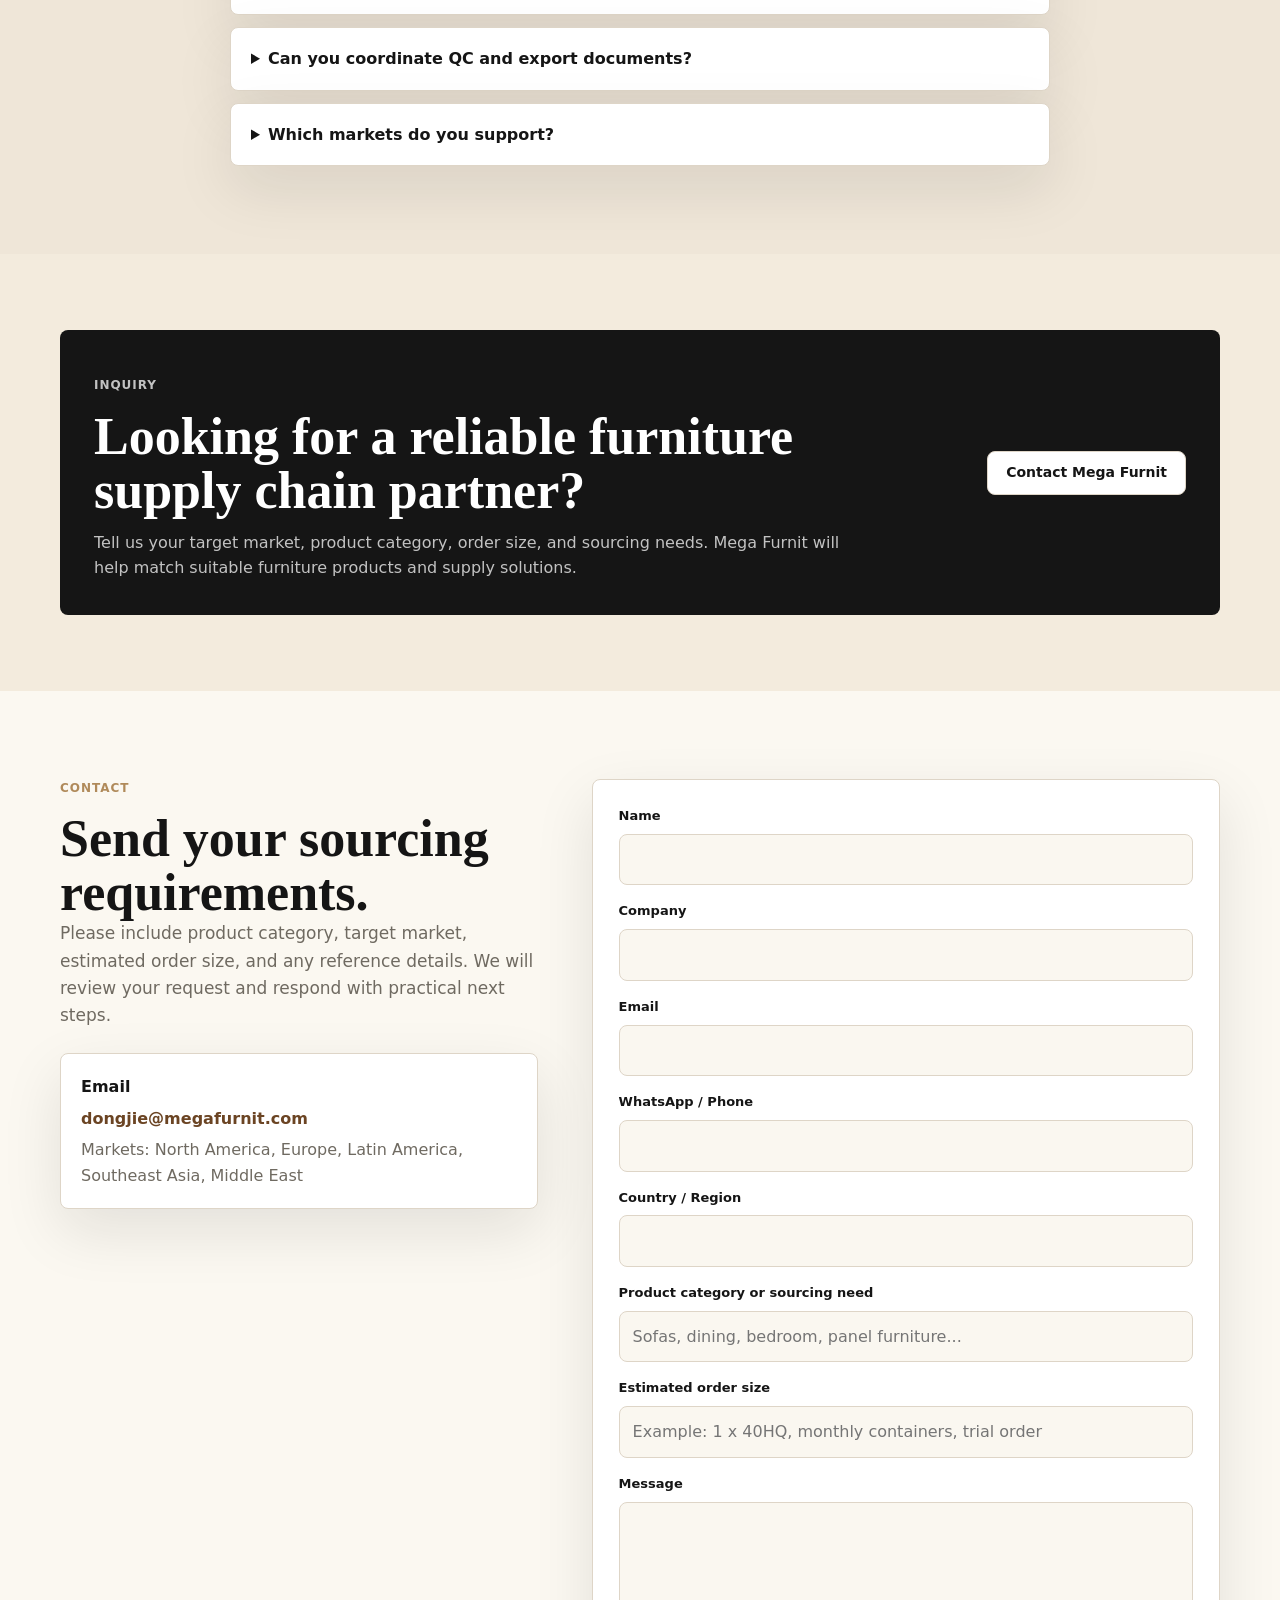
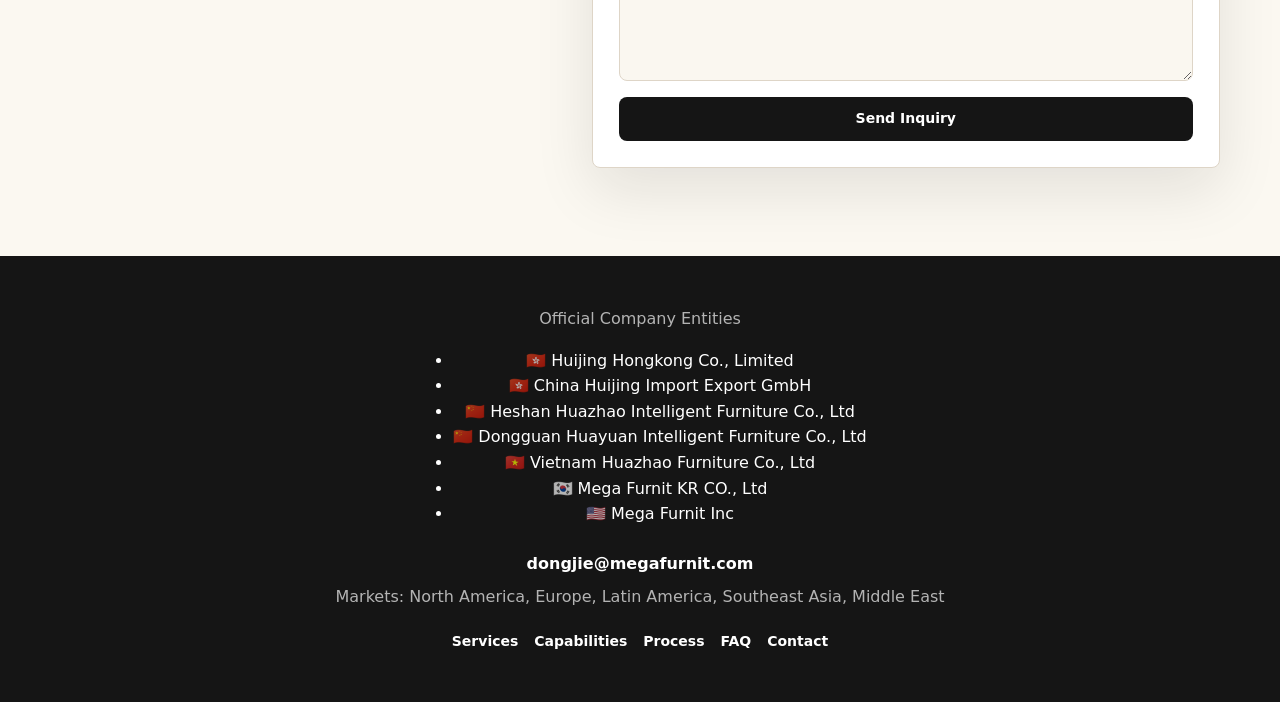
==== commit a4fb7dab: "Add files via upload" ====
--- a/index.html
+++ b/index.html
@@ -45,8 +45,8 @@
       <div class="container hero-grid">
         <div class="hero-copy">
           <p class="eyebrow" data-i18n="heroEyebrow">B2B furniture supply chain partner</p>
-          <h1 data-i18n="heroTitle">Professional furniture manufacturing and supply chain support for global buyers.</h1>
-          <p class="hero-text" data-i18n="heroText">Mega Furnit connects China and Vietnam production capacity with a trusted network of 20+ partner factories, supporting FOB full-container orders, product development, quality inspection, export documents, and container loading coordination.</p>
+          <h1 data-i18n="heroTitle">Furniture manufacturing and supply chain support for global buyers.</h1>
+          <p class="hero-text" data-i18n="heroText">China and Vietnam sourcing for FOB full-container orders, product development, QC, export documents, and container loading.</p>
           <div class="actions">
             <a class="btn btn-primary" href="#inquiry" data-i18n="sendInquiry">Send Inquiry</a>
             <a class="btn btn-secondary" href="#capabilities" data-i18n="viewCapabilities">View Capabilities</a>
@@ -56,11 +56,11 @@
           <img src="assets/images/placeholder-furniture.svg" data-expected-src="assets/images/hero-sofa.jpg" alt="Sofa program visual for Mega Furnit supply chain support">
           <div class="visual-card visual-card-top">
             <strong>FOB</strong>
-            <span data-i18n="heroCardTop">Full-container order support</span>
+            <span data-i18n="heroCardTop">FOB full-container support</span>
           </div>
           <div class="visual-card visual-card-bottom">
             <strong>20+</strong>
-            <span data-i18n="heroCardBottom">Partner factory network</span>
+            <span data-i18n="heroCardBottom">20+ factory cooperation</span>
           </div>
         </div>
       </div>
@@ -78,7 +78,7 @@
         </article>
         <article>
           <strong>FOB</strong>
-          <span data-i18n="metricFob">Full-container Orders</span>
+          <span data-i18n="metricFob">FOB Full-container Orders</span>
         </article>
         <article>
           <strong data-i18n="metricRegionsShort">NA / EU / LATAM / SEA / ME</strong>
@@ -104,21 +104,21 @@
               <img src="assets/images/placeholder-furniture.svg" alt="Wooden panel and pallet production placeholder">
             </button>
           </div>
-          <button class="carousel-control carousel-prev" type="button" data-carousel-prev aria-label="Previous image">‹</button>
-          <button class="carousel-control carousel-next" type="button" data-carousel-next aria-label="Next image">›</button>
+          <button class="carousel-control carousel-prev" type="button" data-carousel-prev aria-label="Previous image">&lsaquo;</button>
+          <button class="carousel-control carousel-next" type="button" data-carousel-next aria-label="Next image">&rsaquo;</button>
           <div class="carousel-dots" aria-label="Carousel slide controls"></div>
         </div>
 
         <div class="services-copy">
           <p class="eyebrow" data-i18n="servicesEyebrow">Services</p>
-          <h2 data-i18n="servicesTitle">Supply chain work built around importers, wholesalers, and distributors.</h2>
-          <p data-i18n="servicesText">Mega Furnit focuses on B2B coordination rather than retail checkout. We help buyers move from sourcing requirements to production and shipment with clearer execution.</p>
+          <h2 data-i18n="servicesTitle">Focused B2B sourcing support.</h2>
+          <p data-i18n="servicesText">Practical coordination from product brief to container loading.</p>
           <div class="service-list">
-            <article><span>01</span><h3 data-i18n="serviceOneTitle">Product Development</h3><p data-i18n="serviceOneText">Support for new furniture concepts, reference samples, material options, construction details, and supplier-ready specifications.</p></article>
-            <article><span>02</span><h3 data-i18n="serviceTwoTitle">Factory & Supply Chain Matching</h3><p data-i18n="serviceTwoText">Match product categories, quality level, target price, and order scale with suitable China, Vietnam, and partner factory capacity.</p></article>
-            <article><span>03</span><h3 data-i18n="serviceThreeTitle">Quality Inspection Coordination</h3><p data-i18n="serviceThreeText">Coordinate inspection checkpoints, packaging review, production updates, and pre-loading quality communication.</p></article>
-            <article><span>04</span><h3 data-i18n="serviceFourTitle">Export Documents & Container Loading</h3><p data-i18n="serviceFourText">Assist with export document coordination, container loading plans, and shipment handoff for FOB full-container orders.</p></article>
-            <article><span>05</span><h3 data-i18n="serviceFiveTitle">Overseas Stock / Distribution Support</h3><p data-i18n="serviceFiveText">When needed, discuss regional stock programs, distributor needs, and practical support for North America, Europe, Latin America, Southeast Asia, and Middle East.</p></article>
+            <article><span>01</span><h3 data-i18n="serviceOneTitle">Product Development</h3><p data-i18n="serviceOneText">Turn references and requirements into factory-ready programs.</p></article>
+            <article><span>02</span><h3 data-i18n="serviceTwoTitle">Factory Matching</h3><p data-i18n="serviceTwoText">Match category, quality level, and order profile with suitable capacity.</p></article>
+            <article><span>03</span><h3 data-i18n="serviceThreeTitle">QC Coordination</h3><p data-i18n="serviceThreeText">Coordinate inspection points, packaging checks, and production updates.</p></article>
+            <article><span>04</span><h3 data-i18n="serviceFourTitle">Documents & Loading</h3><p data-i18n="serviceFourText">Support export documents, loading plans, and FOB handoff.</p></article>
+            <article><span>05</span><h3 data-i18n="serviceFiveTitle">Regional Support</h3><p data-i18n="serviceFiveText">Support buyers across North America, Europe, Latin America, Southeast Asia, and Middle East.</p></article>
           </div>
         </div>
       </div>
@@ -129,7 +129,7 @@
         <div class="section-head single">
           <p class="eyebrow" data-i18n="productsEyebrow">Product programs</p>
           <h2 data-i18n="productsTitle">Furniture programs for global buyers</h2>
-          <p data-i18n="productsText">A visual sample of furniture categories and styles that can be developed, sourced, and coordinated through Mega Furnit's manufacturing network.</p>
+          <p data-i18n="productsText">Sample categories and styles available for sourcing or development.</p>
         </div>
       </div>
       <div class="product-strip" aria-label="Furniture product image strip">
@@ -149,17 +149,17 @@
       <div class="container split-grid">
         <div>
           <p class="eyebrow" data-i18n="capabilitiesEyebrow">Capabilities</p>
-          <h2 data-i18n="capabilitiesTitle">Integrated production resources and supply chain coordination.</h2>
-          <p class="lead" data-i18n="capabilitiesText">Mega Furnit combines self-owned production resources with a broad partner factory network, helping global buyers source furniture programs with fewer handoff gaps.</p>
+          <h2 data-i18n="capabilitiesTitle">Production resources with clear execution.</h2>
+          <p class="lead" data-i18n="capabilitiesText">Owned resources plus 20+ factory cooperation for faster sourcing decisions.</p>
           <div class="actions">
             <a class="btn btn-primary" href="#inquiry" data-i18n="discussRequirements">Discuss Requirements</a>
           </div>
         </div>
         <div class="capability-list">
-          <article><h3 data-i18n="capOneTitle">Owned and partner production resources</h3><p data-i18n="capOneText">Coordinate China and Vietnam production capacity with a network of 20+ partner factories for different categories and order profiles.</p></article>
-          <article><h3 data-i18n="capTwoTitle">Material and category sourcing</h3><p data-i18n="capTwoText">Support upholstered furniture, panel furniture, solid wood programs, packaging options, and related material sourcing.</p></article>
-          <article><h3 data-i18n="capThreeTitle">Sample development and quotation support</h3><p data-i18n="capThreeText">Help turn buyer requirements into sample direction, factory quotation requests, and comparable sourcing options.</p></article>
-          <article><h3 data-i18n="capFourTitle">QC, packaging, and FOB shipment coordination</h3><p data-i18n="capFourText">Coordinate quality inspection communication, carton and label requirements, export documents, and container loading support.</p></article>
+          <article><h3 data-i18n="capOneTitle">China + Vietnam production</h3><p data-i18n="capOneText">Coordinate capacity across owned and partner factories.</p></article>
+          <article><h3 data-i18n="capTwoTitle">Category sourcing</h3><p data-i18n="capTwoText">Cover upholstery, panel, solid wood, indoor, and outdoor furniture.</p></article>
+          <article><h3 data-i18n="capThreeTitle">Samples and quotations</h3><p data-i18n="capThreeText">Convert requirements into samples, quotations, and sourcing options.</p></article>
+          <article><h3 data-i18n="capFourTitle">QC and shipment support</h3><p data-i18n="capFourText">Coordinate QC, packaging, export documents, and loading.</p></article>
         </div>
       </div>
     </section>
@@ -169,17 +169,17 @@
         <div class="process-intro">
           <img src="assets/images/placeholder-furniture.svg" data-expected-src="assets/images/office-mega-furnit-front.jpg" alt="Mega Furnit office front placeholder">
           <p class="eyebrow" data-i18n="processEyebrow">Process</p>
-          <h2 data-i18n="processTitle">A practical path from sourcing brief to container loading.</h2>
-          <p data-i18n="processText">The workflow is designed for B2B buyers who need reliable coordination, not a shopping cart.</p>
+          <h2 data-i18n="processTitle">From brief to container loading.</h2>
+          <p data-i18n="processText">A simple B2B workflow for sourcing, production, QC, and shipment.</p>
         </div>
         <ol class="process-list">
-          <li><span>01</span><strong data-i18n="stepOneTitle">Requirement discussion</strong><p data-i18n="stepOneText">Share your target market, product category, order size, quality level, and timeline.</p></li>
-          <li><span>02</span><strong data-i18n="stepTwoTitle">Product matching or development</strong><p data-i18n="stepTwoText">Review existing factory options or develop products from reference designs and specifications.</p></li>
-          <li><span>03</span><strong data-i18n="stepThreeTitle">Quotation and sample confirmation</strong><p data-i18n="stepThreeText">Compare suitable options, confirm materials, packaging, lead time, and sample direction.</p></li>
-          <li><span>04</span><strong data-i18n="stepFourTitle">Production coordination</strong><p data-i18n="stepFourText">Coordinate order details, factory communication, progress updates, and buyer requirements.</p></li>
-          <li><span>05</span><strong data-i18n="stepFiveTitle">Quality inspection and packaging</strong><p data-i18n="stepFiveText">Support QC coordination, packing review, carton marks, labels, and compliance-related details where applicable.</p></li>
-          <li><span>06</span><strong data-i18n="stepSixTitle">Export documents and container loading</strong><p data-i18n="stepSixText">Coordinate FOB shipment documents, loading plan, container utilization, and final handoff.</p></li>
-          <li><span>07</span><strong data-i18n="stepSevenTitle">Delivery support</strong><p data-i18n="stepSevenText">Support practical follow-up for importers, wholesalers, distributors, and regional buyers after shipment.</p></li>
+          <li><span>01</span><strong data-i18n="stepOneTitle">Requirement discussion</strong><p data-i18n="stepOneText">Confirm market, category, order size, quality level, and timeline.</p></li>
+          <li><span>02</span><strong data-i18n="stepTwoTitle">Product matching</strong><p data-i18n="stepTwoText">Match existing options or develop from references.</p></li>
+          <li><span>03</span><strong data-i18n="stepThreeTitle">Quotation and sample</strong><p data-i18n="stepThreeText">Confirm materials, packaging, lead time, and sample direction.</p></li>
+          <li><span>04</span><strong data-i18n="stepFourTitle">Production coordination</strong><p data-i18n="stepFourText">Track order details, factory communication, and progress.</p></li>
+          <li><span>05</span><strong data-i18n="stepFiveTitle">QC and packaging</strong><p data-i18n="stepFiveText">Coordinate inspection, packing review, carton marks, and labels.</p></li>
+          <li><span>06</span><strong data-i18n="stepSixTitle">Documents and loading</strong><p data-i18n="stepSixText">Support FOB documents, loading plans, and container handoff.</p></li>
+          <li><span>07</span><strong data-i18n="stepSevenTitle">Delivery support</strong><p data-i18n="stepSevenText">Provide practical follow-up after shipment.</p></li>
         </ol>
       </div>
     </section>
@@ -188,19 +188,19 @@
       <div class="container">
         <div class="section-head single why-intro">
           <p class="eyebrow" data-i18n="whyEyebrow">Why Mega Furnit</p>
-          <h2 data-i18n="whyTitle">A coordination partner for buyers who need factory options and export execution.</h2>
-          <p data-i18n="whyText">We understand that B2B furniture sourcing depends on price, quality, production fit, packaging, delivery timing, and communication. Mega Furnit is built around those operational needs.</p>
+          <h2 data-i18n="whyTitle">Built for factory sourcing and export execution.</h2>
+          <p data-i18n="whyText">Clear factory options, practical coordination, and FOB shipment support for global furniture buyers.</p>
         </div>
         <ul class="why-summary-grid" data-i18n-list="whySummary" aria-label="Mega Furnit capability summary">
-          <li>4 self-owned factories, 300+ employees, monthly capacity of 500 × 40HQ containers</li>
+          <li>4 self-owned factories, 300+ employees, monthly capacity of 500 x 40HQ containers</li>
           <li>Product categories cover indoor/outdoor furniture, upholstered furniture, panel furniture, and solid wood furniture</li>
           <li>Support FOB payment terms and DDP delivery</li>
         </ul>
         <div class="reason-grid">
-          <article><h3 data-i18n="whyOneTitle">China + Vietnam sourcing network</h3><p data-i18n="whyOneText">Access more production options and practical sourcing flexibility across two major furniture supply regions.</p></article>
-          <article><h3 data-i18n="whyTwoTitle">20+ factory cooperation</h3><p data-i18n="whyTwoText">Match different furniture categories, quality levels, and container programs with a focused supply base.</p></article>
-          <article><h3 data-i18n="whyThreeTitle">Importer and wholesaler focus</h3><p data-i18n="whyThreeText">Support batch orders, product programs, FOB containers, and regional buyer requirements.</p></article>
-          <article><h3 data-i18n="whyFourTitle">One-stop coordination</h3><p data-i18n="whyFourText">Move from product development to quotation, samples, production, QC, documents, and loading with fewer disconnected steps.</p></article>
+          <article class="reason-card"><span class="reason-icon" aria-hidden="true"><svg viewBox="0 0 48 48" focusable="false"><path d="M7 31c7-11 15-17 25-17h9"/><path d="M13 31h28"/><path d="M32 14l9 9-9 8"/><circle cx="14" cy="34" r="3"/><circle cx="34" cy="34" r="3"/></svg></span><h3 data-i18n="whyOneTitle">China + Vietnam Network</h3><p data-i18n="whyOneText">Flexible production options across two major sourcing regions.</p></article>
+          <article class="reason-card"><span class="reason-icon" aria-hidden="true"><svg viewBox="0 0 48 48" focusable="false"><path d="M8 38V18l10-6 10 6v20"/><path d="M28 38V20l12 7v11"/><path d="M13 24h4M13 30h4M23 24h4M34 31h4"/><path d="M5 38h38"/></svg></span><h3 data-i18n="whyTwoTitle">20+ Factory Cooperation</h3><p data-i18n="whyTwoText">Matched factories by category, quality level, and order profile.</p></article>
+          <article class="reason-card"><span class="reason-icon" aria-hidden="true"><svg viewBox="0 0 48 48" focusable="false"><circle cx="18" cy="16" r="7"/><path d="M7 38c2-8 7-12 14-12 4 0 7 1 10 4"/><path d="M31 18h10M31 25h10M31 32h7"/></svg></span><h3 data-i18n="whyThreeTitle">Importer Focus</h3><p data-i18n="whyThreeText">Built for batch orders, FOB containers, and regional buyer needs.</p></article>
+          <article class="reason-card"><span class="reason-icon" aria-hidden="true"><svg viewBox="0 0 48 48" focusable="false"><path d="M10 13h28v22H10z"/><path d="M16 19h16M16 25h10"/><path d="M14 35l-5 6M34 35l5 6"/><path d="M36 9l4 4-4 4"/></svg></span><h3 data-i18n="whyFourTitle">One-stop Coordination</h3><p data-i18n="whyFourText">From development and quotation to QC, documents, and loading.</p></article>
         </div>
       </div>
     </section>
@@ -212,11 +212,11 @@
           <h2 data-i18n="faqTitle">Common B2B sourcing questions.</h2>
         </div>
         <div class="faq-list">
-          <details><summary data-i18n="faqOneQ">Do you support FOB full-container orders?</summary><p data-i18n="faqOneA">Yes. Mega Furnit focuses on B2B FOB full-container order coordination, including production communication, packing requirements, export documents, and container loading support.</p></details>
-          <details><summary data-i18n="faqTwoQ">Can you help develop custom furniture products?</summary><p data-i18n="faqTwoA">Yes. We can work from reference images, specifications, sample requirements, material direction, and target market needs to coordinate product development with suitable factories.</p></details>
-          <details><summary data-i18n="faqThreeQ">Do you work with importers and wholesalers?</summary><p data-i18n="faqThreeA">Yes. Our service is built for importers, wholesalers, retailers, distributors, sourcing companies, and regional furniture buyers.</p></details>
-          <details><summary data-i18n="faqFourQ">Can you coordinate QC and export documents?</summary><p data-i18n="faqFourA">Yes. We help coordinate QC communication, packaging review, carton and label details, export document preparation, and loading arrangements.</p></details>
-          <details><summary data-i18n="faqFiveQ">Which markets do you support?</summary><p data-i18n="faqFiveA">We support buyers serving North America, Europe, Latin America, Southeast Asia, Middle East, and other international markets where China and Vietnam furniture sourcing is suitable.</p></details>
+          <details><summary data-i18n="faqOneQ">Do you support FOB full-container orders?</summary><p data-i18n="faqOneA">Yes. We coordinate FOB full-container orders from production to loading.</p></details>
+          <details><summary data-i18n="faqTwoQ">Can you help develop custom furniture products?</summary><p data-i18n="faqTwoA">Yes. We turn references, specs, and target needs into factory-ready development.</p></details>
+          <details><summary data-i18n="faqThreeQ">Do you work with importers and wholesalers?</summary><p data-i18n="faqThreeA">Yes. We serve importers, wholesalers, retailers, distributors, and sourcing teams.</p></details>
+          <details><summary data-i18n="faqFourQ">Can you coordinate QC and export documents?</summary><p data-i18n="faqFourA">Yes. We coordinate QC, packaging checks, export documents, and loading.</p></details>
+          <details><summary data-i18n="faqFiveQ">Which markets do you support?</summary><p data-i18n="faqFiveA">We support North America, Europe, Latin America, Southeast Asia, Middle East, and other international markets.</p></details>
         </div>
       </div>
     </section>
@@ -226,7 +226,7 @@
         <div>
           <p class="eyebrow" data-i18n="inquiryEyebrow">Inquiry</p>
           <h2 data-i18n="inquiryTitle">Looking for a reliable furniture supply chain partner?</h2>
-          <p data-i18n="inquiryText">Tell us your target market, product category, order size, and sourcing needs. Mega Furnit will help match suitable furniture products and supply solutions.</p>
+          <p data-i18n="inquiryText">Share your market, category, order size, and sourcing needs. We will suggest practical next steps.</p>
         </div>
         <a class="btn btn-secondary" href="#contact" data-i18n="contactMega">Contact Mega Furnit</a>
       </div>
@@ -237,7 +237,7 @@
         <div>
           <p class="eyebrow" data-i18n="contactEyebrow">Contact</p>
           <h2 data-i18n="contactTitle">Send your sourcing requirements.</h2>
-          <p class="lead" data-i18n="contactText">Please include product category, target market, estimated order size, and any reference details. We will review your request and respond with practical next steps.</p>
+          <p class="lead" data-i18n="contactText">Send your category, target market, order size, and references. We will review and respond.</p>
           <div class="contact-note">
             <strong data-i18n="emailLabel">Email</strong>
             <a href="mailto:dongjie@megafurnit.com">dongjie@megafurnit.com</a>
@@ -267,8 +267,18 @@
 
   <footer class="site-footer">
     <div class="container footer-centered">
-      <strong>Mega Furnit</strong>
-      <p data-i18n="footerDescription">B2B furniture manufacturing and supply chain coordination</p>
+      <div class="footer-entities">
+        <p class="footer-entities-title" data-i18n="footerEntitiesTitle">Official Company Entities</p>
+        <ul class="company-entity-list" aria-label="Official company entities">
+          <li><span aria-hidden="true">🇭🇰</span> Huijing Hongkong Co., Limited</li>
+          <li><span aria-hidden="true">🇭🇰</span> China Huijing Import Export GmbH</li>
+          <li><span aria-hidden="true">🇨🇳</span> Heshan Huazhao Intelligent Furniture Co., Ltd</li>
+          <li><span aria-hidden="true">🇨🇳</span> Dongguan Huayuan Intelligent Furniture Co., Ltd</li>
+          <li><span aria-hidden="true">🇻🇳</span> Vietnam Huazhao Furniture Co., Ltd</li>
+          <li><span aria-hidden="true">🇰🇷</span> Mega Furnit KR CO., Ltd</li>
+          <li><span aria-hidden="true">🇺🇸</span> Mega Furnit Inc</li>
+        </ul>
+      </div>
       <a href="mailto:dongjie@megafurnit.com">dongjie@megafurnit.com</a>
       <span data-i18n="marketsLine">Markets: North America, Europe, Latin America, Southeast Asia, Middle East</span>
       <nav aria-label="Footer navigation">
@@ -282,7 +292,7 @@
   </footer>
 
   <div class="lightbox" data-lightbox hidden>
-    <button class="lightbox-close" type="button" data-lightbox-close aria-label="Close image">×</button>
+    <button class="lightbox-close" type="button" data-lightbox-close aria-label="Close image">&times;</button>
     <img src="assets/images/placeholder-furniture.svg" alt="" data-lightbox-image>
   </div>
 
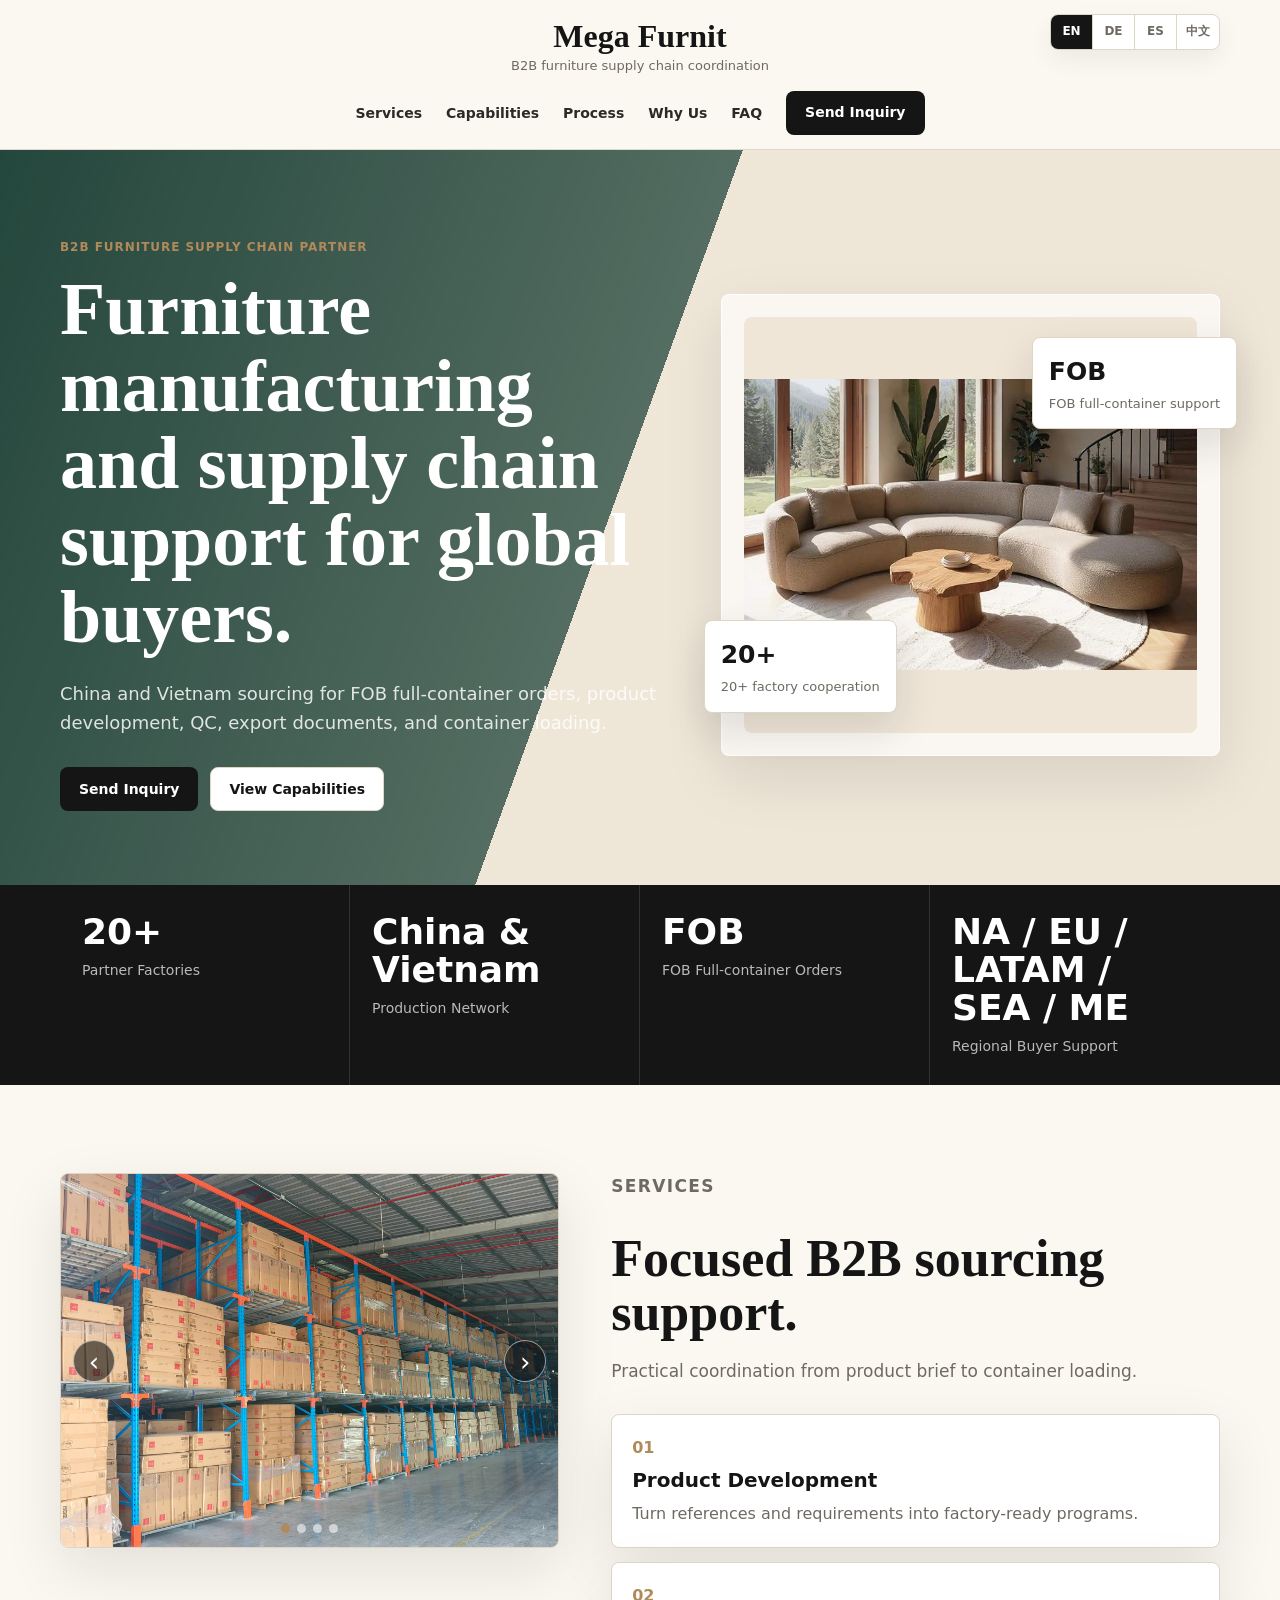
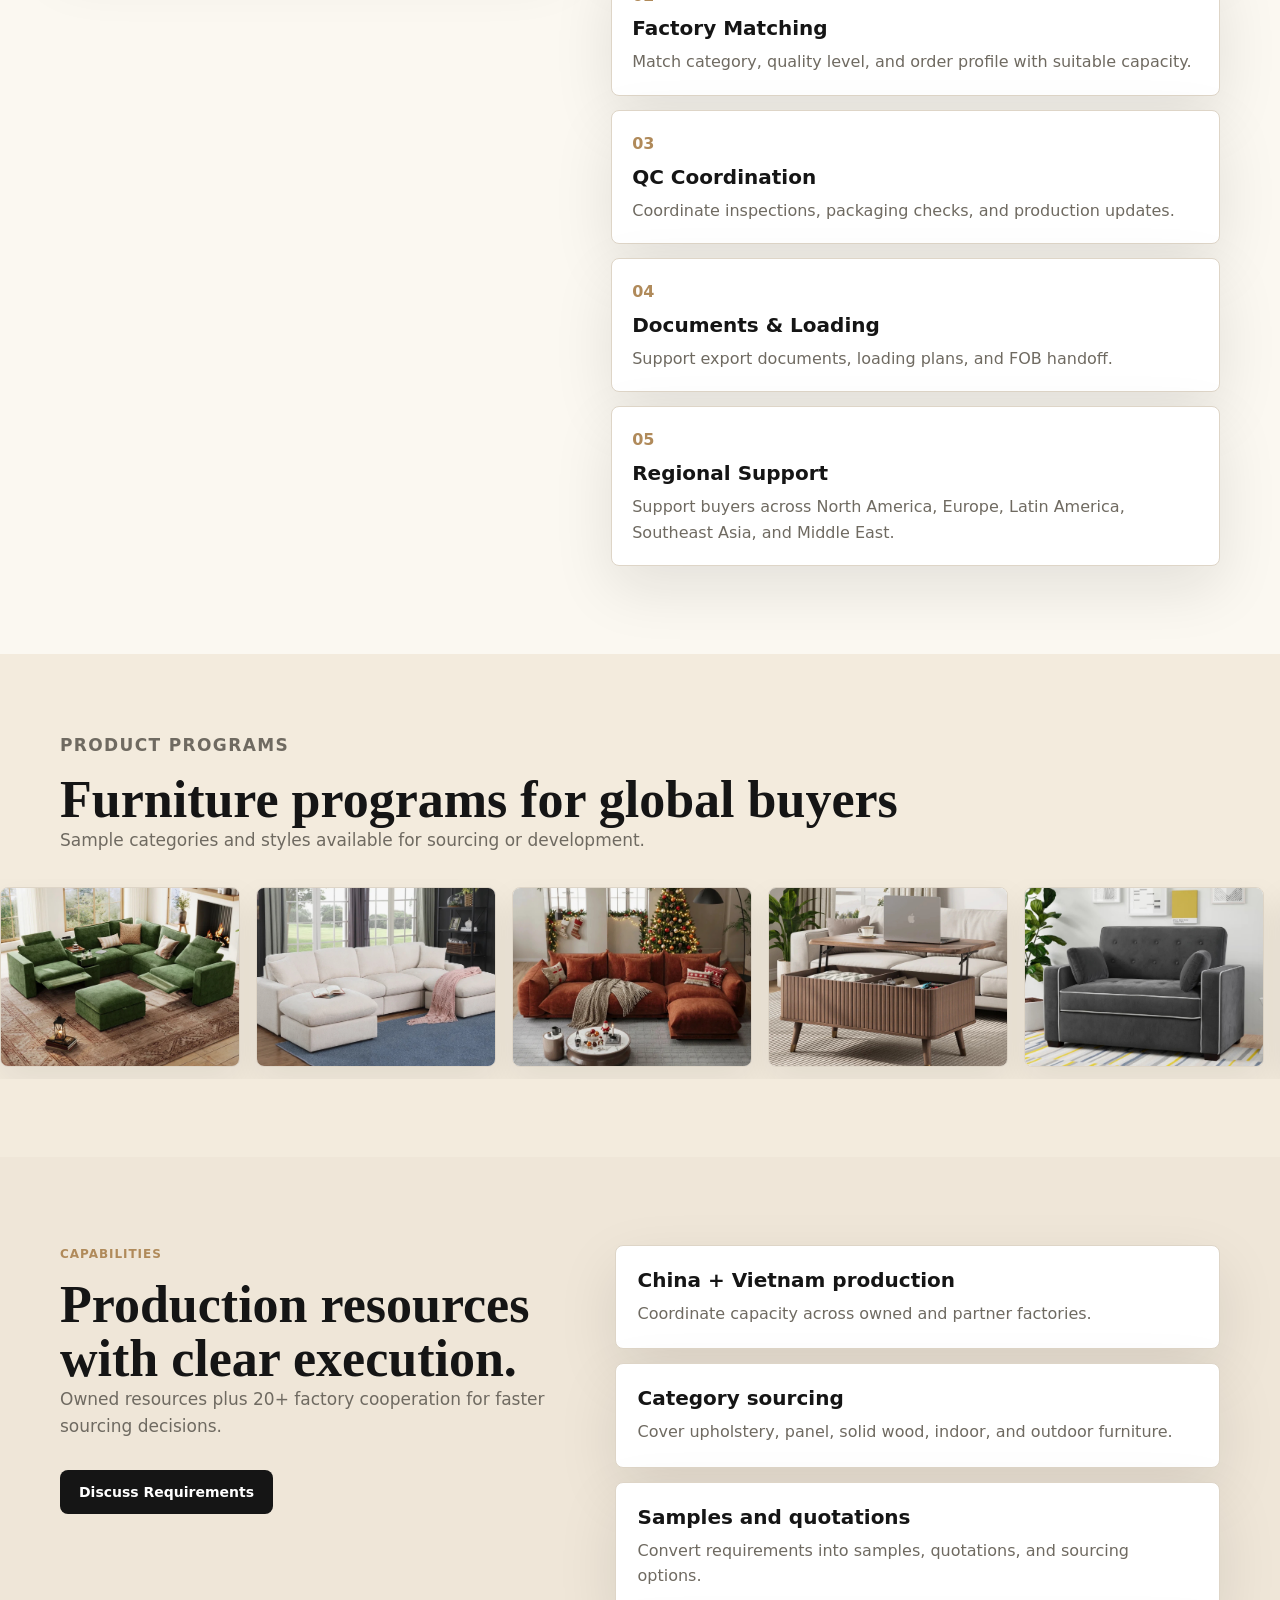
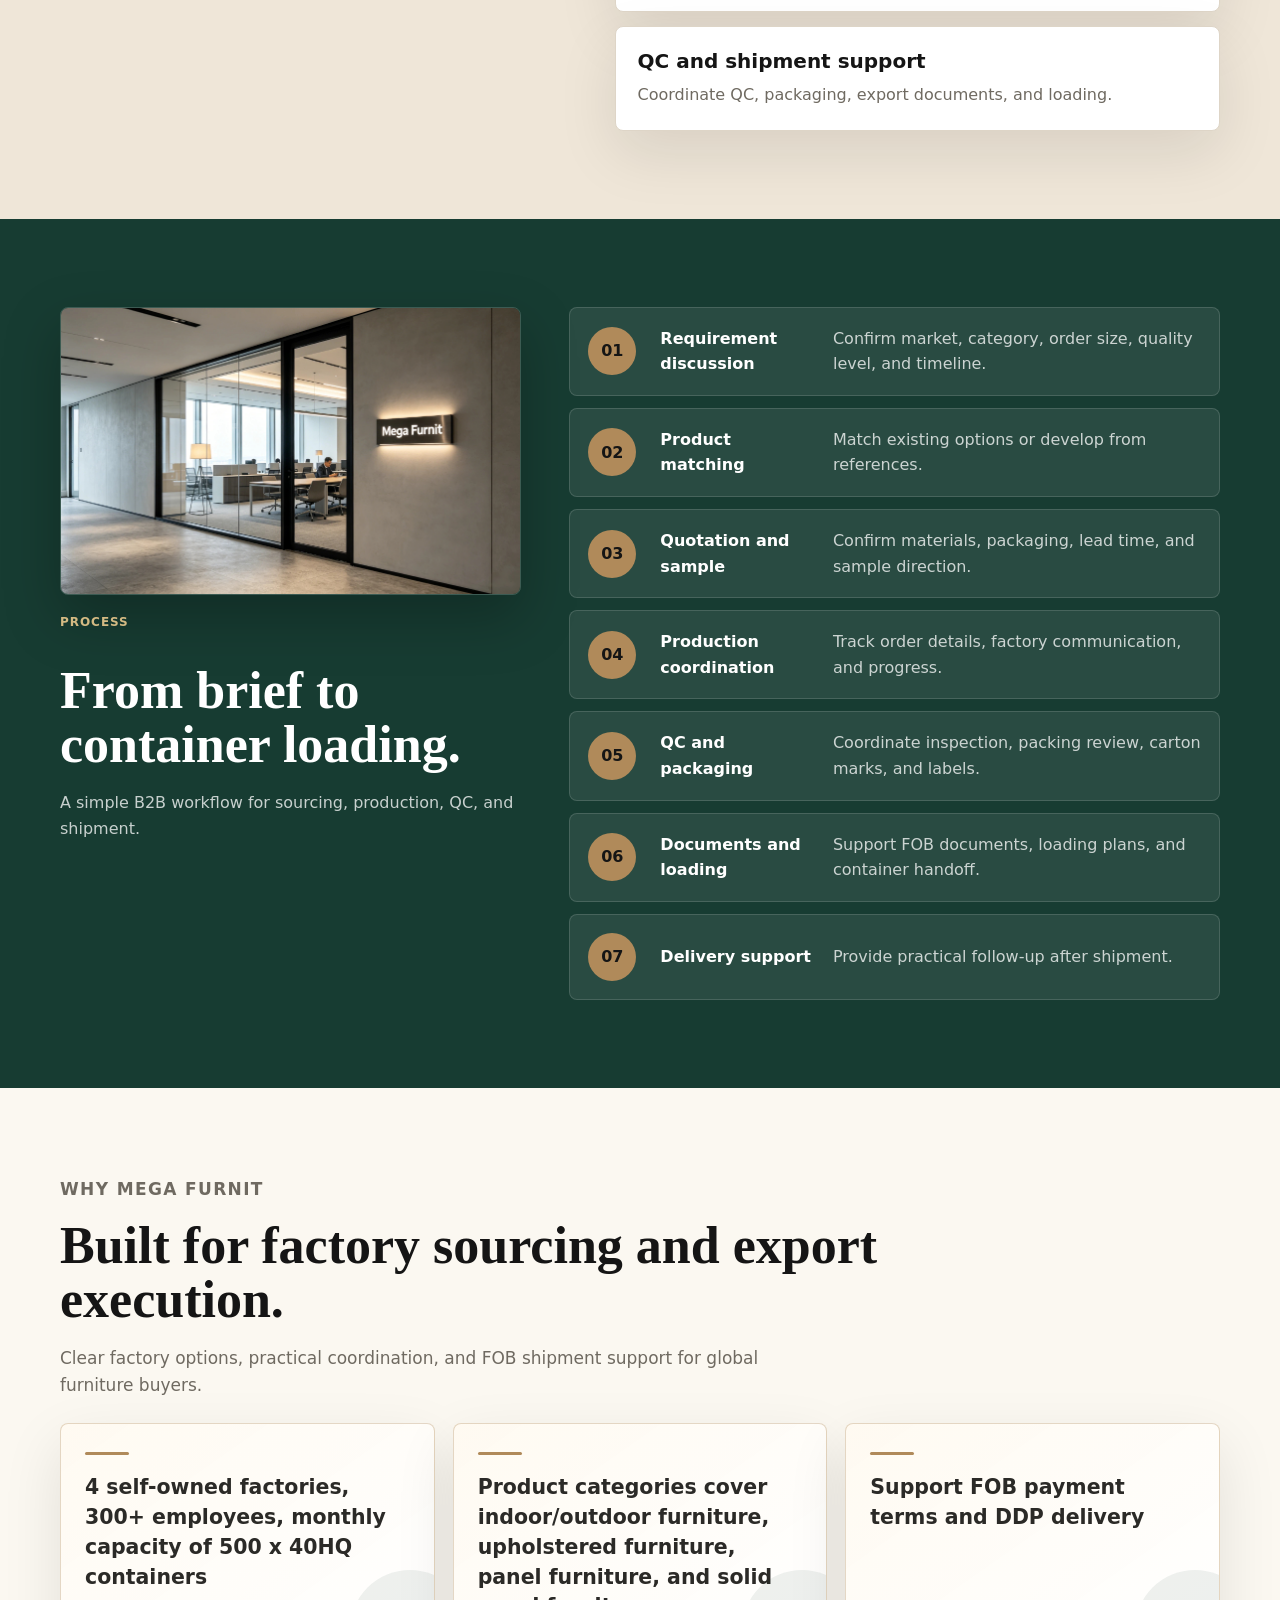
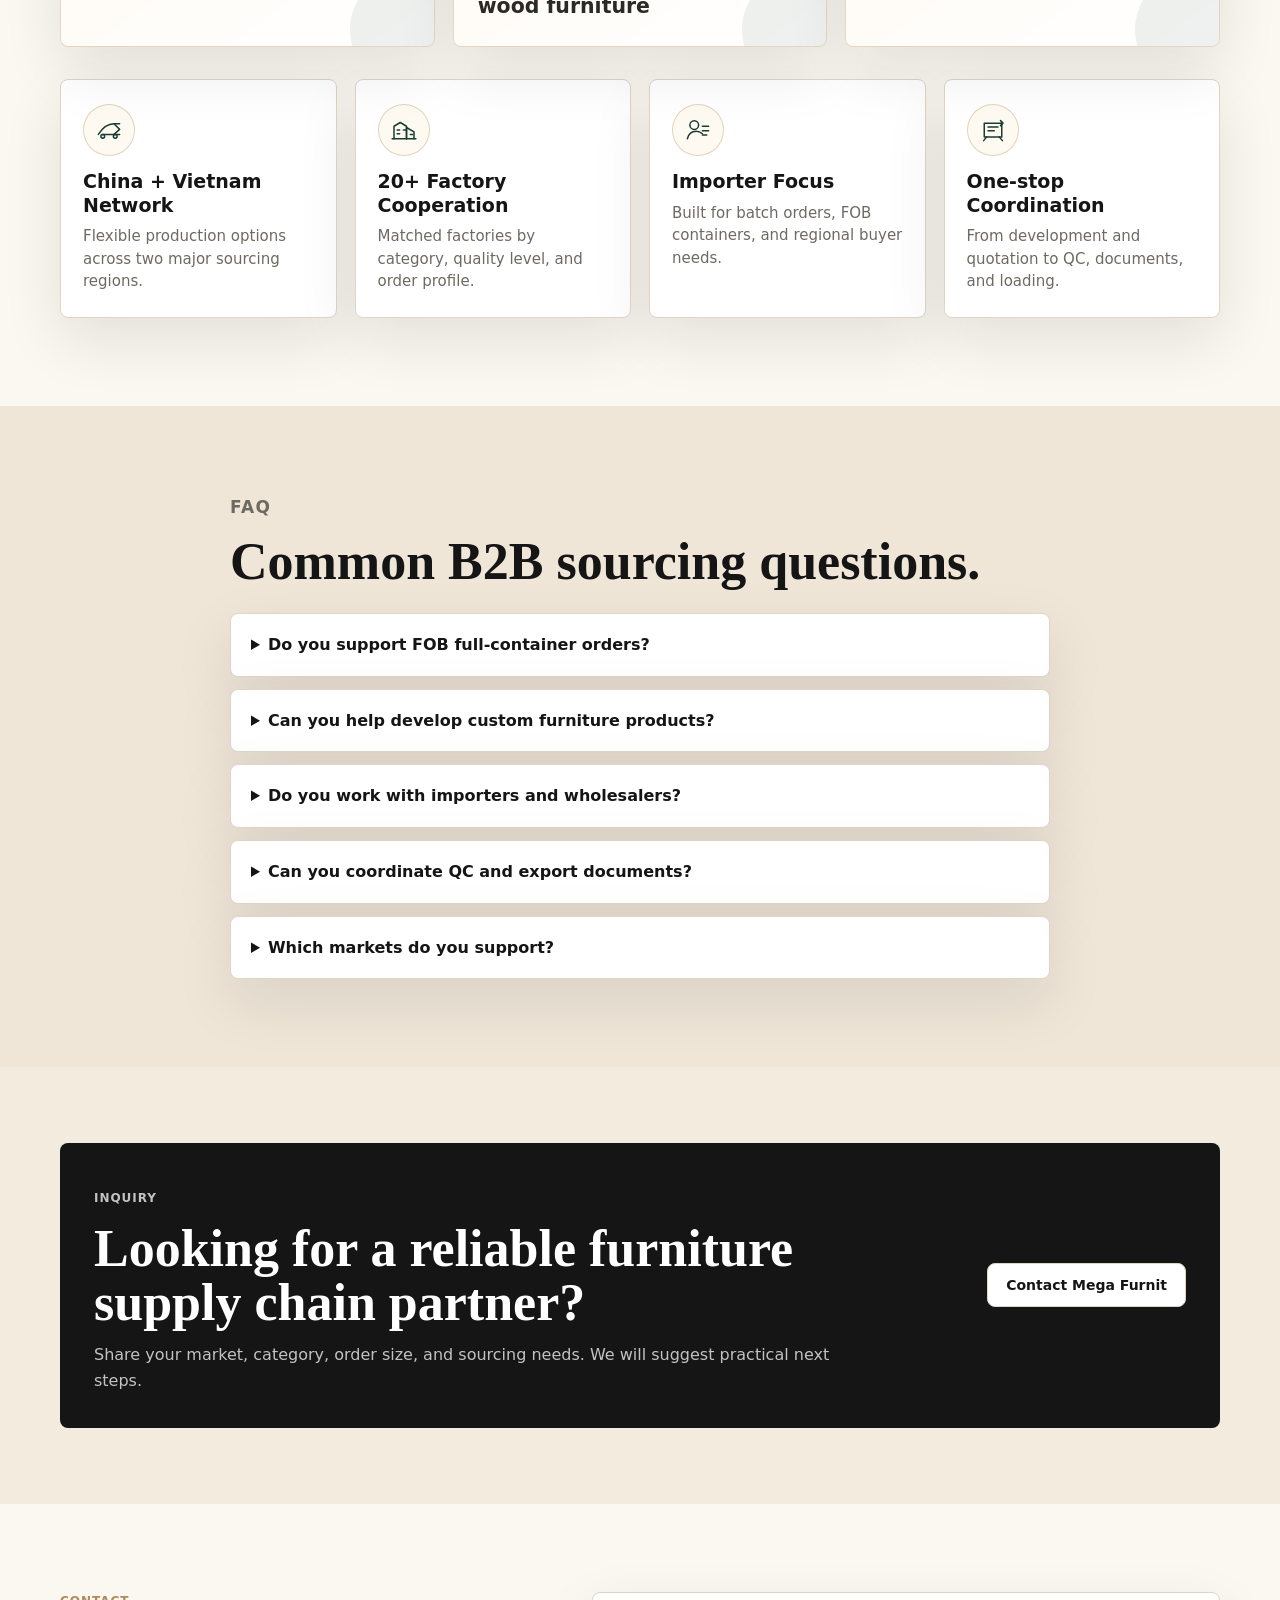
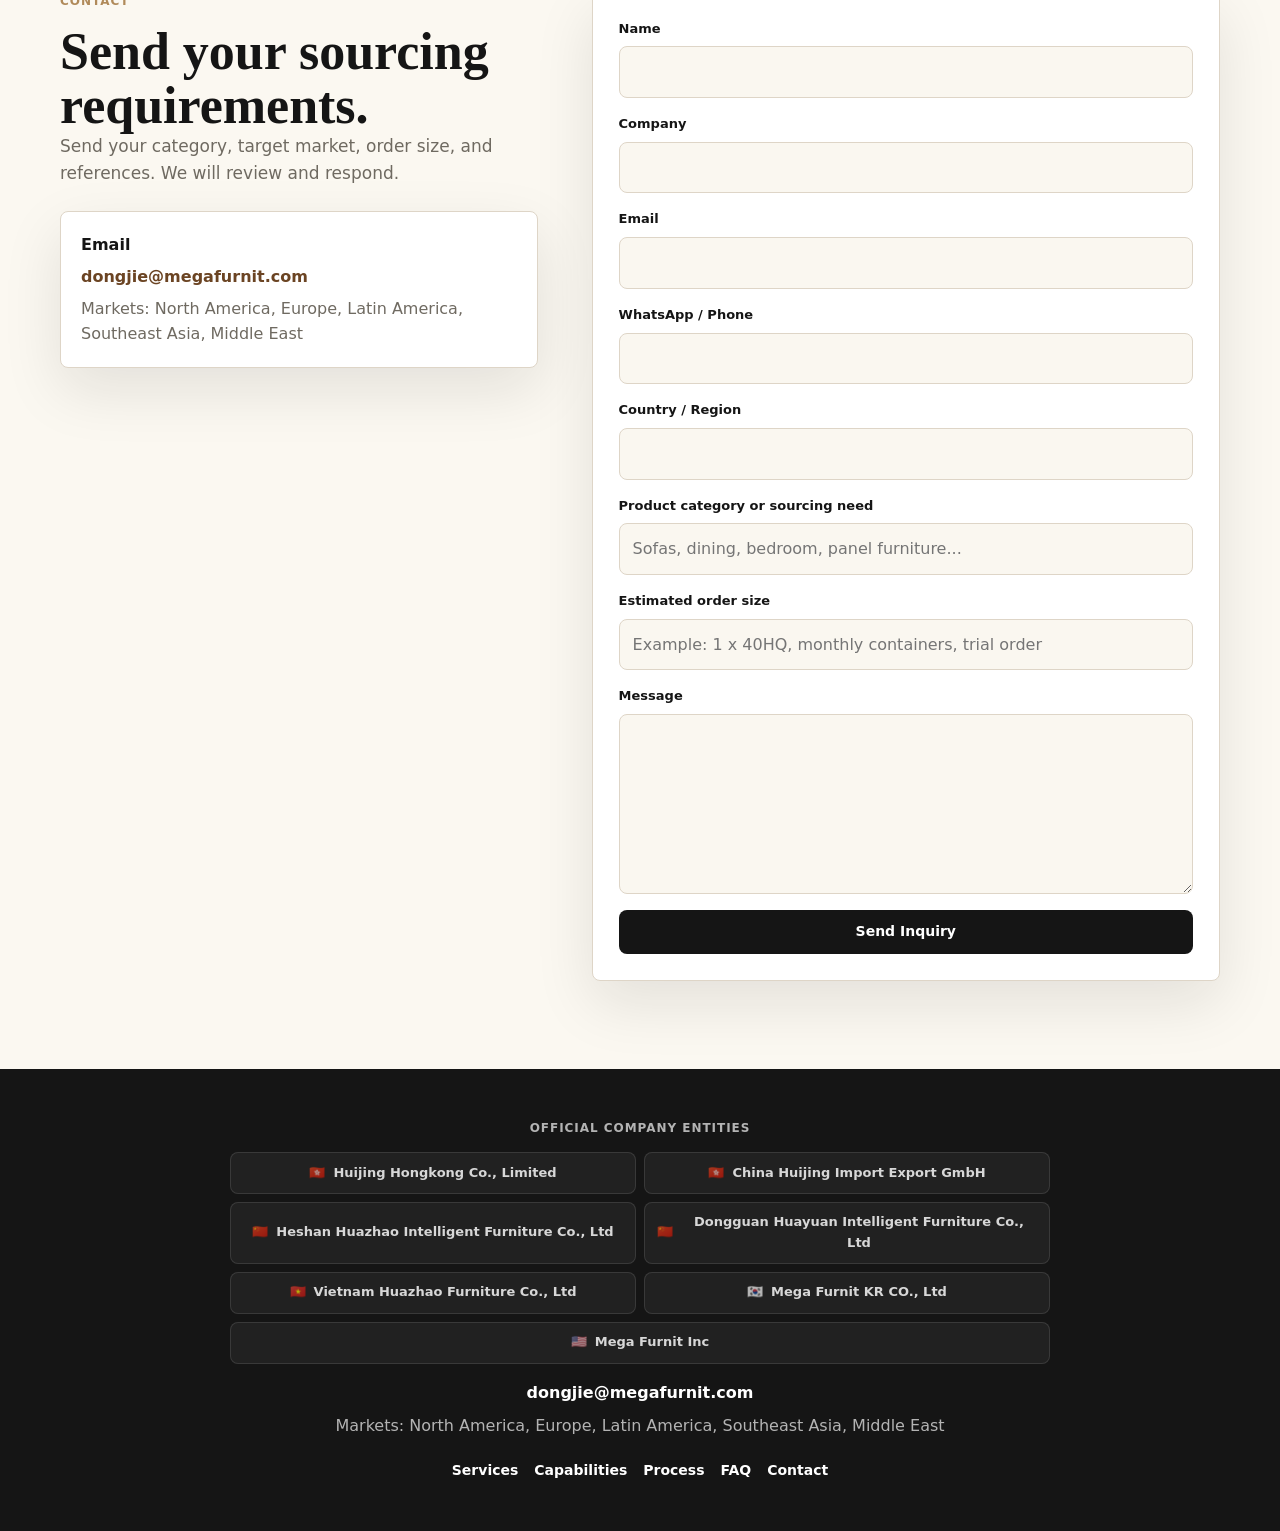
==== commit 1aafd3ed: "Add files via upload" ====
--- a/index.html
+++ b/index.html
@@ -12,6 +12,8 @@
   <meta property="og:url" content="https://megafurnit.com/">
   <meta property="og:image" content="https://megafurnit.com/assets/images/placeholder-furniture.svg">
   <meta name="twitter:card" content="summary_large_image">
+  <link rel="icon" type="image/png" href="assets/images/favicon.png">
+  <link rel="apple-touch-icon" href="assets/images/favicon.png">
   <link rel="stylesheet" href="assets/css/styles.css">
 </head>
 <body>
--- a/assets/css/styles.css
+++ b/assets/css/styles.css
@@ -639,6 +639,72 @@
   font-weight: 900;
 }
 
+.why-section {
+  background: var(--paper);
+}
+
+.why-intro {
+  max-width: 920px;
+  margin-bottom: 30px;
+}
+
+.why-intro .eyebrow {
+  margin-bottom: 16px;
+}
+
+.why-intro p:not(.eyebrow) {
+  max-width: 760px;
+  margin-top: 18px;
+  color: var(--muted);
+  font-size: 17px;
+}
+
+.why-summary-grid {
+  display: grid;
+  grid-template-columns: repeat(3, 1fr);
+  gap: 18px;
+  padding: 0;
+  margin: 0 0 32px;
+  list-style: none;
+}
+
+.why-summary-grid li {
+  position: relative;
+  min-height: 172px;
+  padding: 28px 24px 24px;
+  overflow: hidden;
+  background:
+    linear-gradient(145deg, rgba(255, 250, 241, 0.98), rgba(255, 255, 255, 0.96));
+  border: 1px solid rgba(176, 138, 90, 0.34);
+  border-radius: var(--radius);
+  box-shadow: var(--shadow);
+  color: var(--soft-ink);
+  font-size: clamp(18px, 1.6vw, 22px);
+  font-weight: 800;
+  line-height: 1.45;
+}
+
+.why-summary-grid li::before {
+  content: "";
+  display: block;
+  width: 44px;
+  height: 3px;
+  margin-bottom: 18px;
+  background: var(--gold);
+  border-radius: 999px;
+}
+
+.why-summary-grid li::after {
+  content: "";
+  position: absolute;
+  right: -36px;
+  bottom: -44px;
+  width: 120px;
+  height: 120px;
+  background: rgba(23, 60, 50, 0.07);
+  border-radius: 50%;
+}
+
 .reason-grid {
   display: grid;
   grid-template-columns: repeat(4, 1fr);
@@ -646,12 +712,44 @@
 }
 
 .reason-grid article {
-  min-height: 190px;
-  padding: 24px;
+  min-height: 228px;
+  padding: 24px 22px;
 }
 
 .reason-grid h3 {
-  margin-bottom: 10px;
+  margin: 14px 0 8px;
+  font-size: 19px;
+}
+
+.reason-card {
+  display: grid;
+  align-content: start;
+}
+
+.reason-card p {
+  font-size: 15px;
+  line-height: 1.5;
+}
+
+.reason-icon {
+  display: grid;
+  place-items: center;
+  width: 52px;
+  height: 52px;
+  color: var(--green);
+  background: #fffaf1;
+  border: 1px solid rgba(176, 138, 90, 0.35);
+  border-radius: 50%;
+}
+
+.reason-icon svg {
+  width: 30px;
+  height: 30px;
+  fill: none;
+  stroke: currentColor;
+  stroke-width: 2.4;
+  stroke-linecap: round;
+  stroke-linejoin: round;
 }
 
 .faq-list {
@@ -793,6 +891,51 @@
   justify-items: center;
   gap: 8px;
   text-align: center;
+}
+
+.footer-entities {
+  display: grid;
+  justify-items: center;
+  gap: 14px;
+  width: min(820px, 100%);
+  margin-bottom: 8px;
+}
+
+.footer-entities-title {
+  color: rgba(255, 255, 255, 0.9);
+  font-size: 12px;
+  font-weight: 900;
+  letter-spacing: 0.08em;
+  text-transform: uppercase;
+}
+
+.company-entity-list {
+  display: grid;
+  grid-template-columns: repeat(2, minmax(0, 1fr));
+  gap: 8px;
+  width: 100%;
+  padding: 0;
+  margin: 0;
+  list-style: none;
+}
+
+.company-entity-list li {
+  display: flex;
+  align-items: center;
+  justify-content: center;
+  gap: 8px;
+  min-height: 42px;
+  padding: 9px 12px;
+  color: rgba(255, 255, 255, 0.82);
+  background: rgba(255, 255, 255, 0.055);
+  border: 1px solid rgba(255, 255, 255, 0.11);
+  border-radius: var(--radius);
+  font-size: 13px;
+  font-weight: 750;
+}
+
+.company-entity-list li:last-child:nth-child(odd) {
+  grid-column: 1 / -1;
 }
 
 .footer-centered strong {
@@ -914,6 +1057,10 @@
     grid-template-columns: 1fr;
   }
 
+  .why-summary-grid {
+    grid-template-columns: 1fr;
+  }
+
   .carousel {
     position: relative;
     top: auto;
@@ -1016,4 +1163,12 @@
   .contact-grid {
     gap: 32px;
   }
-}
+
+  .company-entity-list {
+    grid-template-columns: 1fr;
+  }
+
+  .company-entity-list li:last-child:nth-child(odd) {
+    grid-column: auto;
+  }
+}
